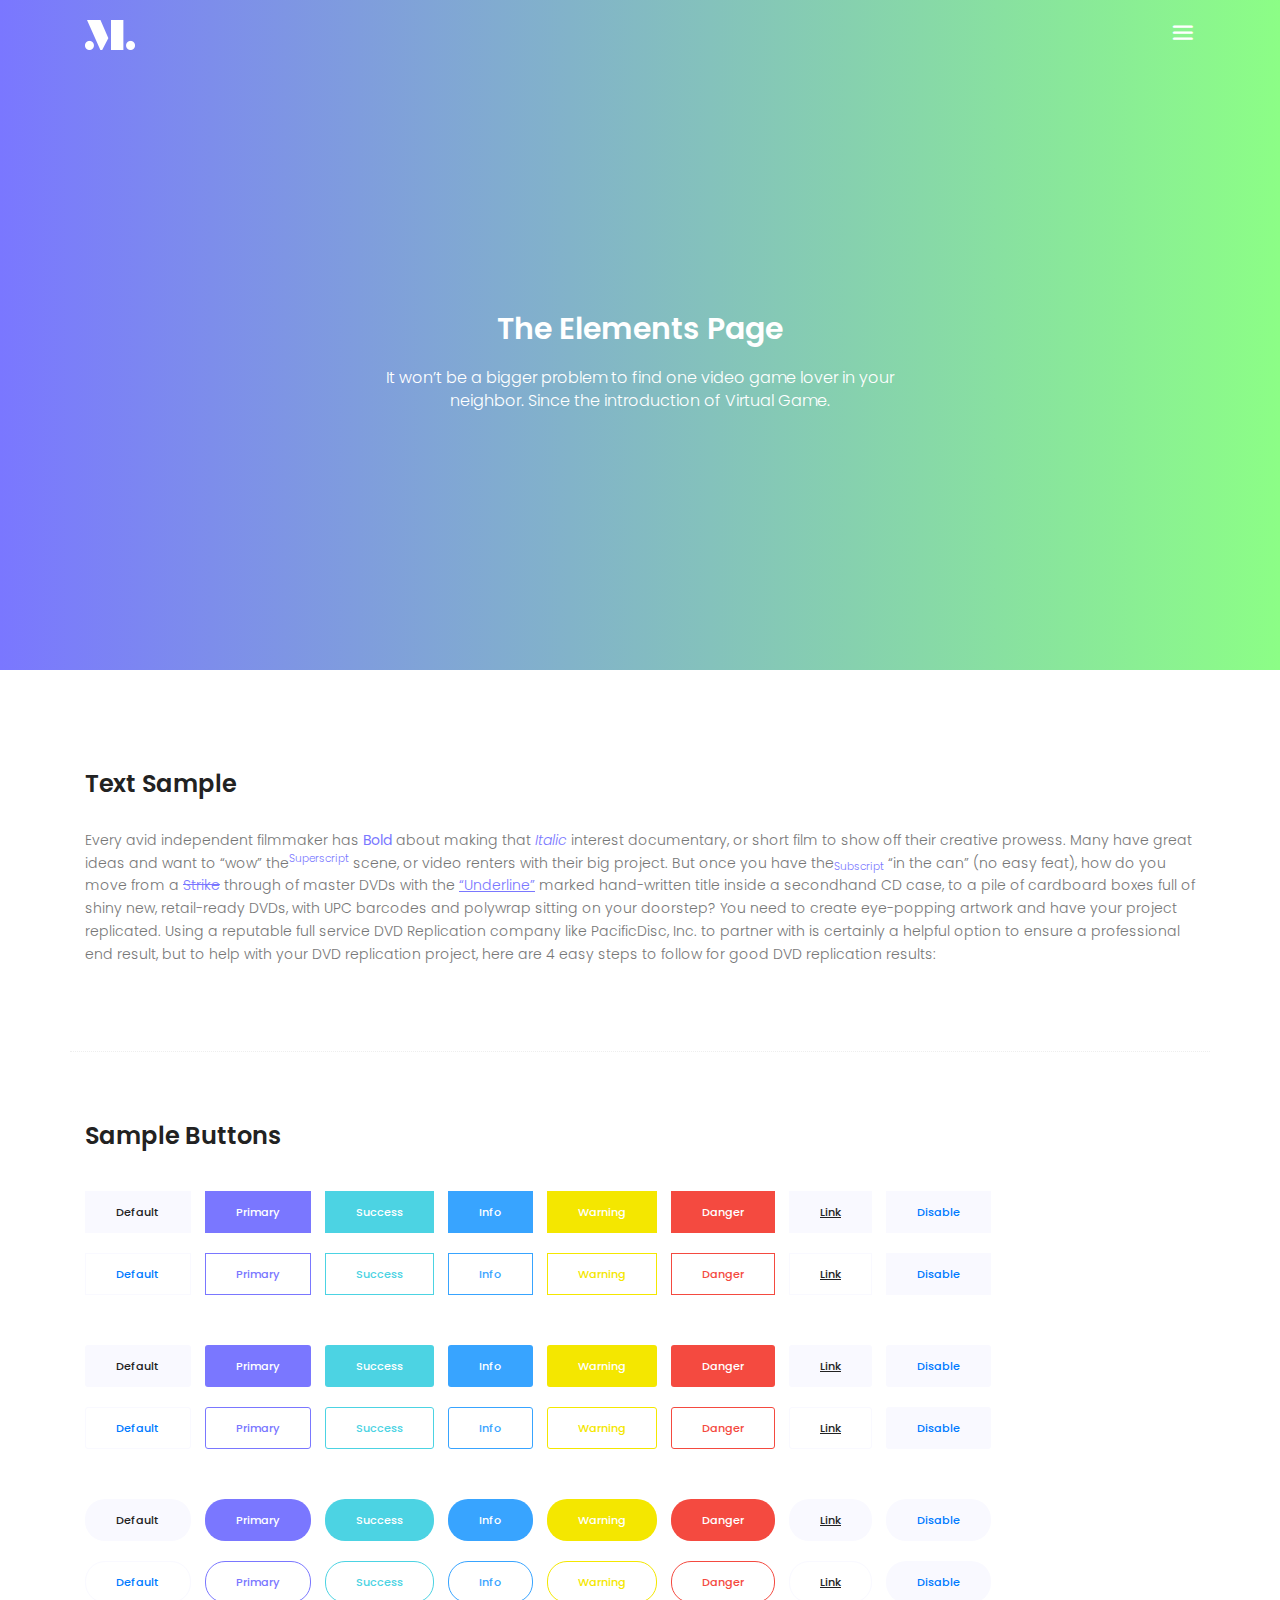
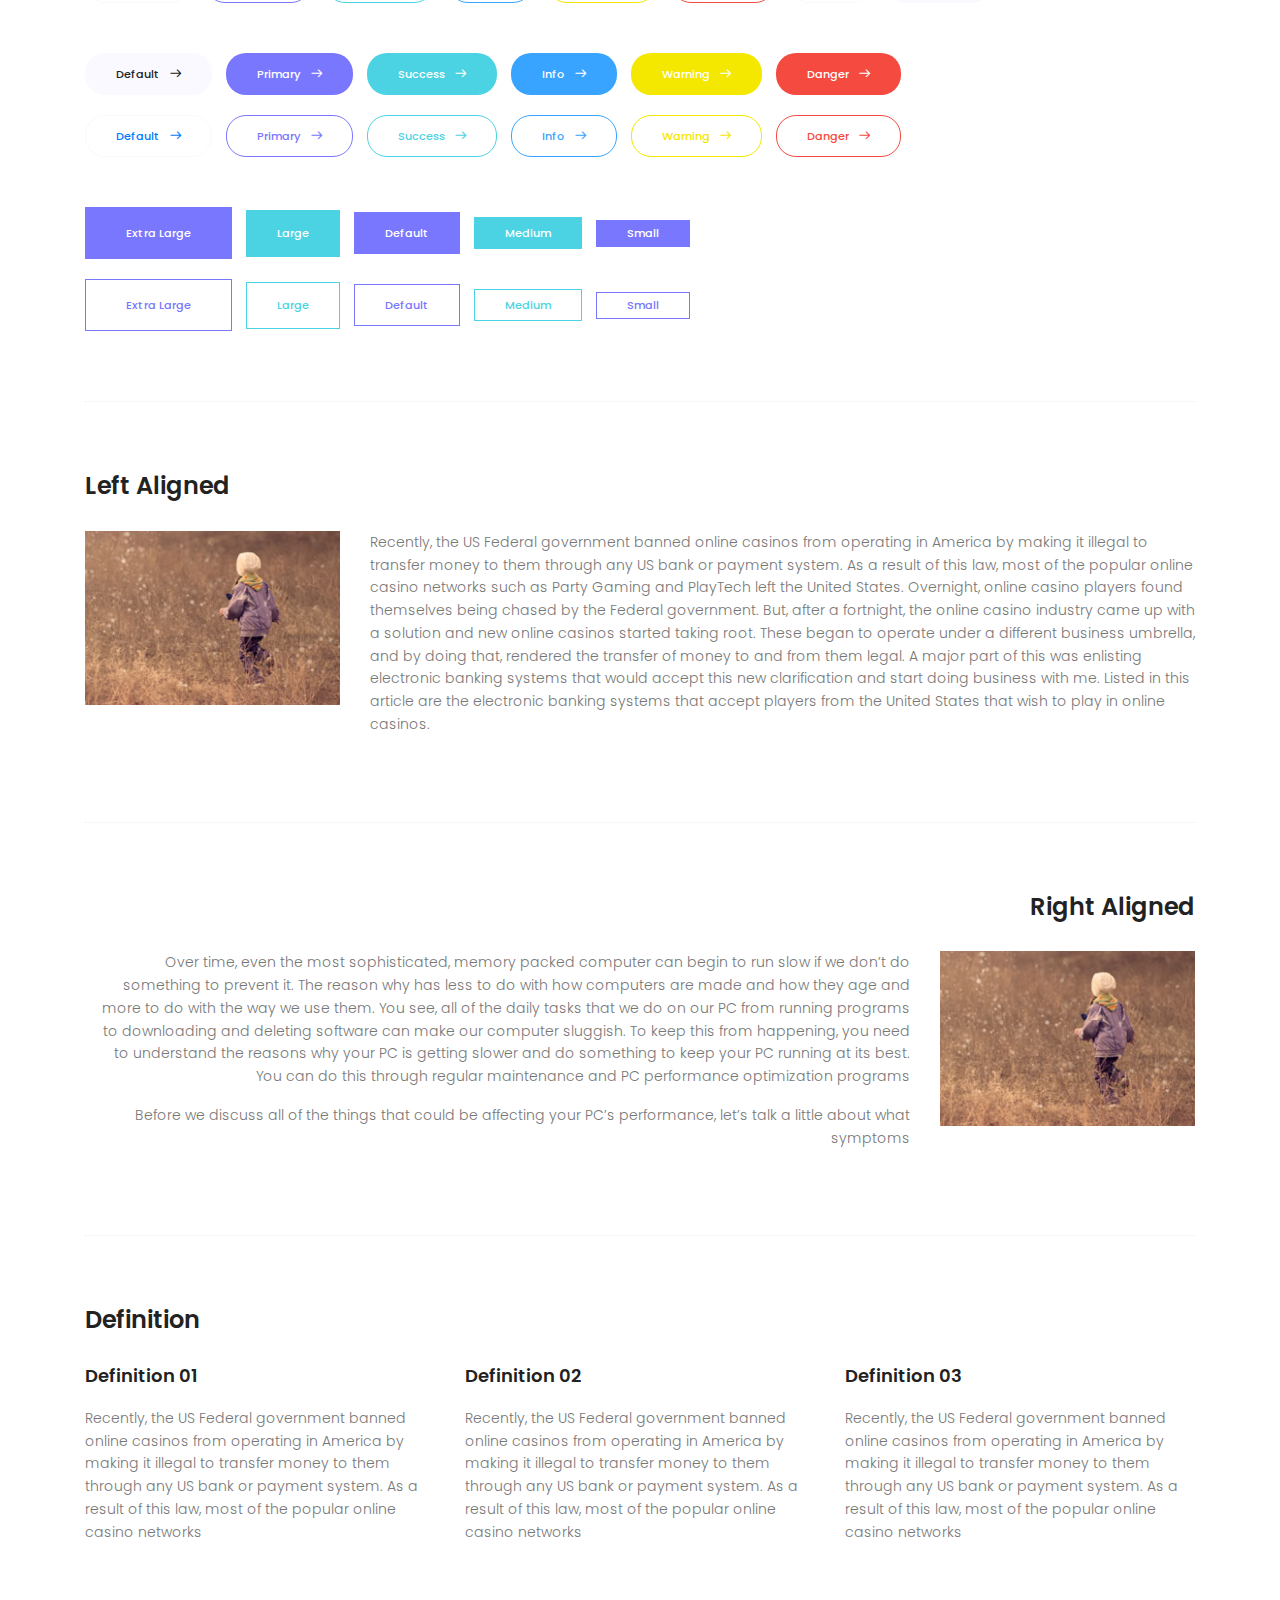
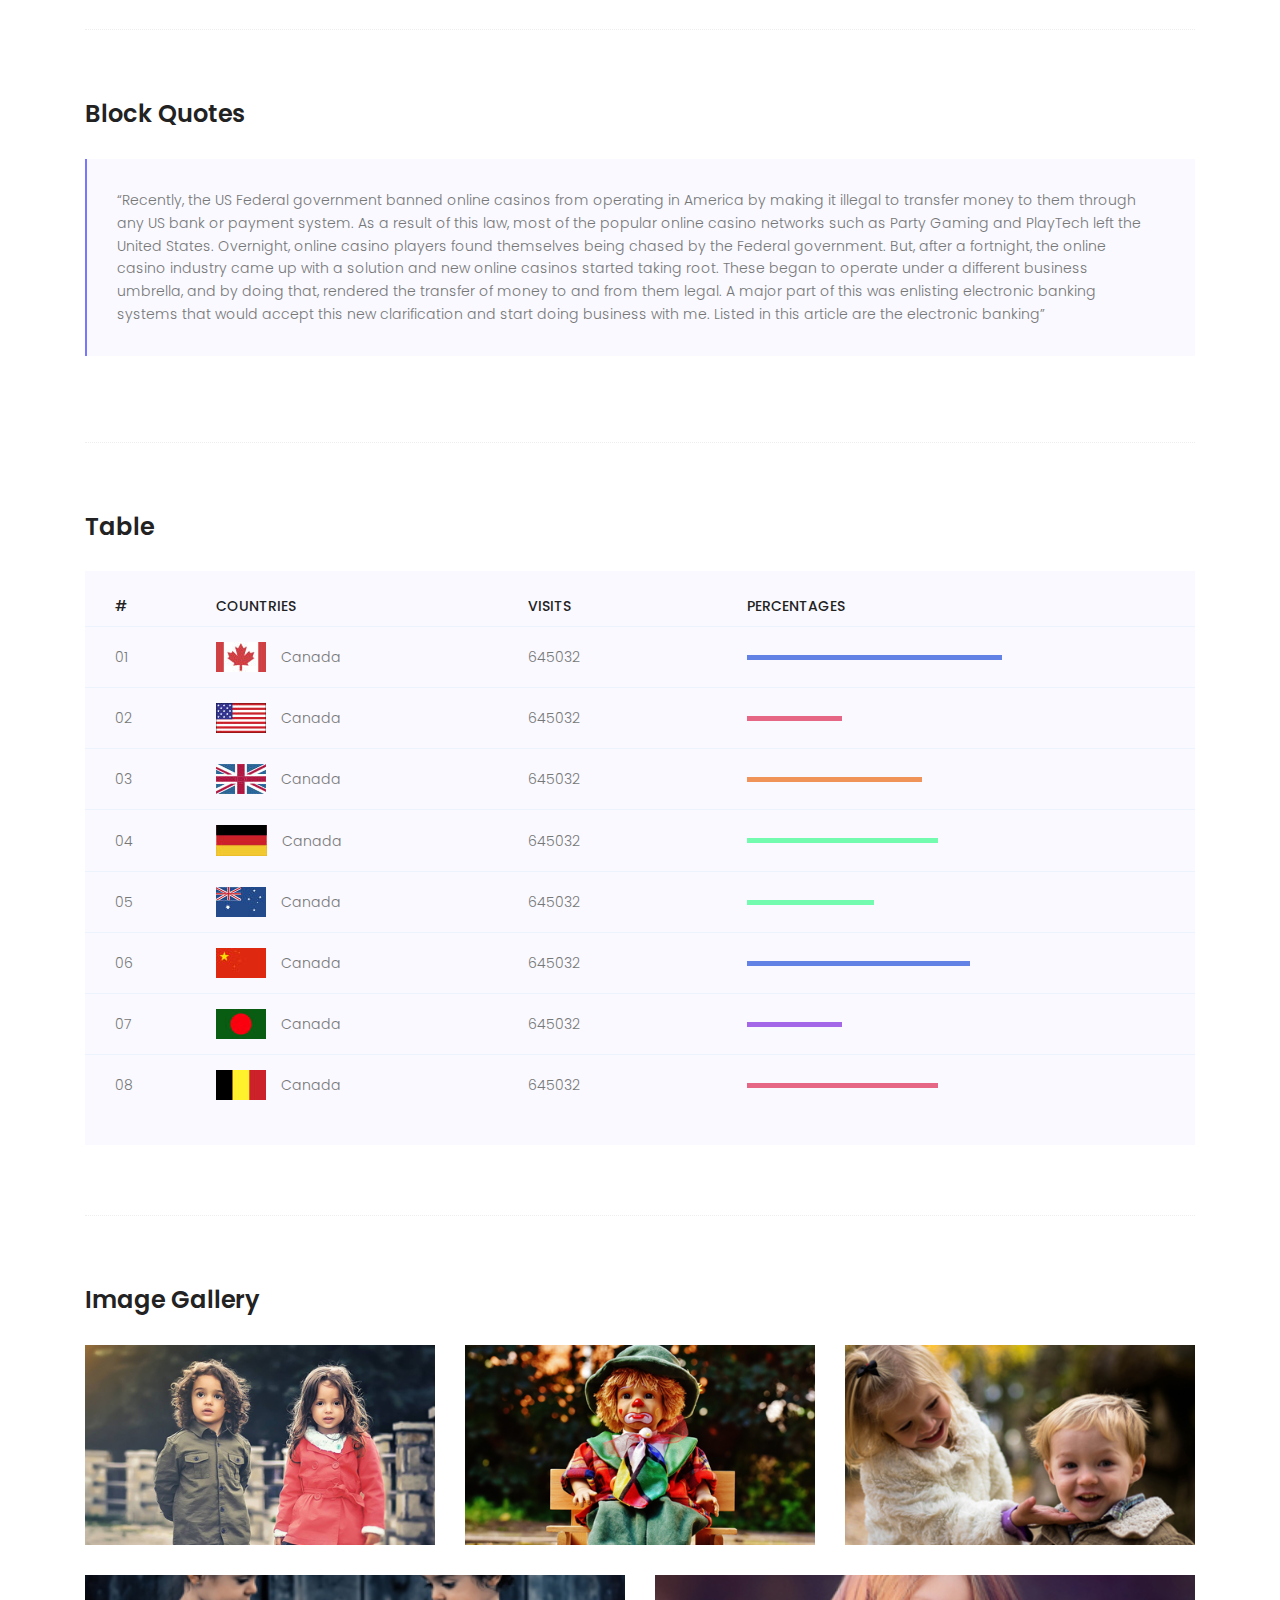
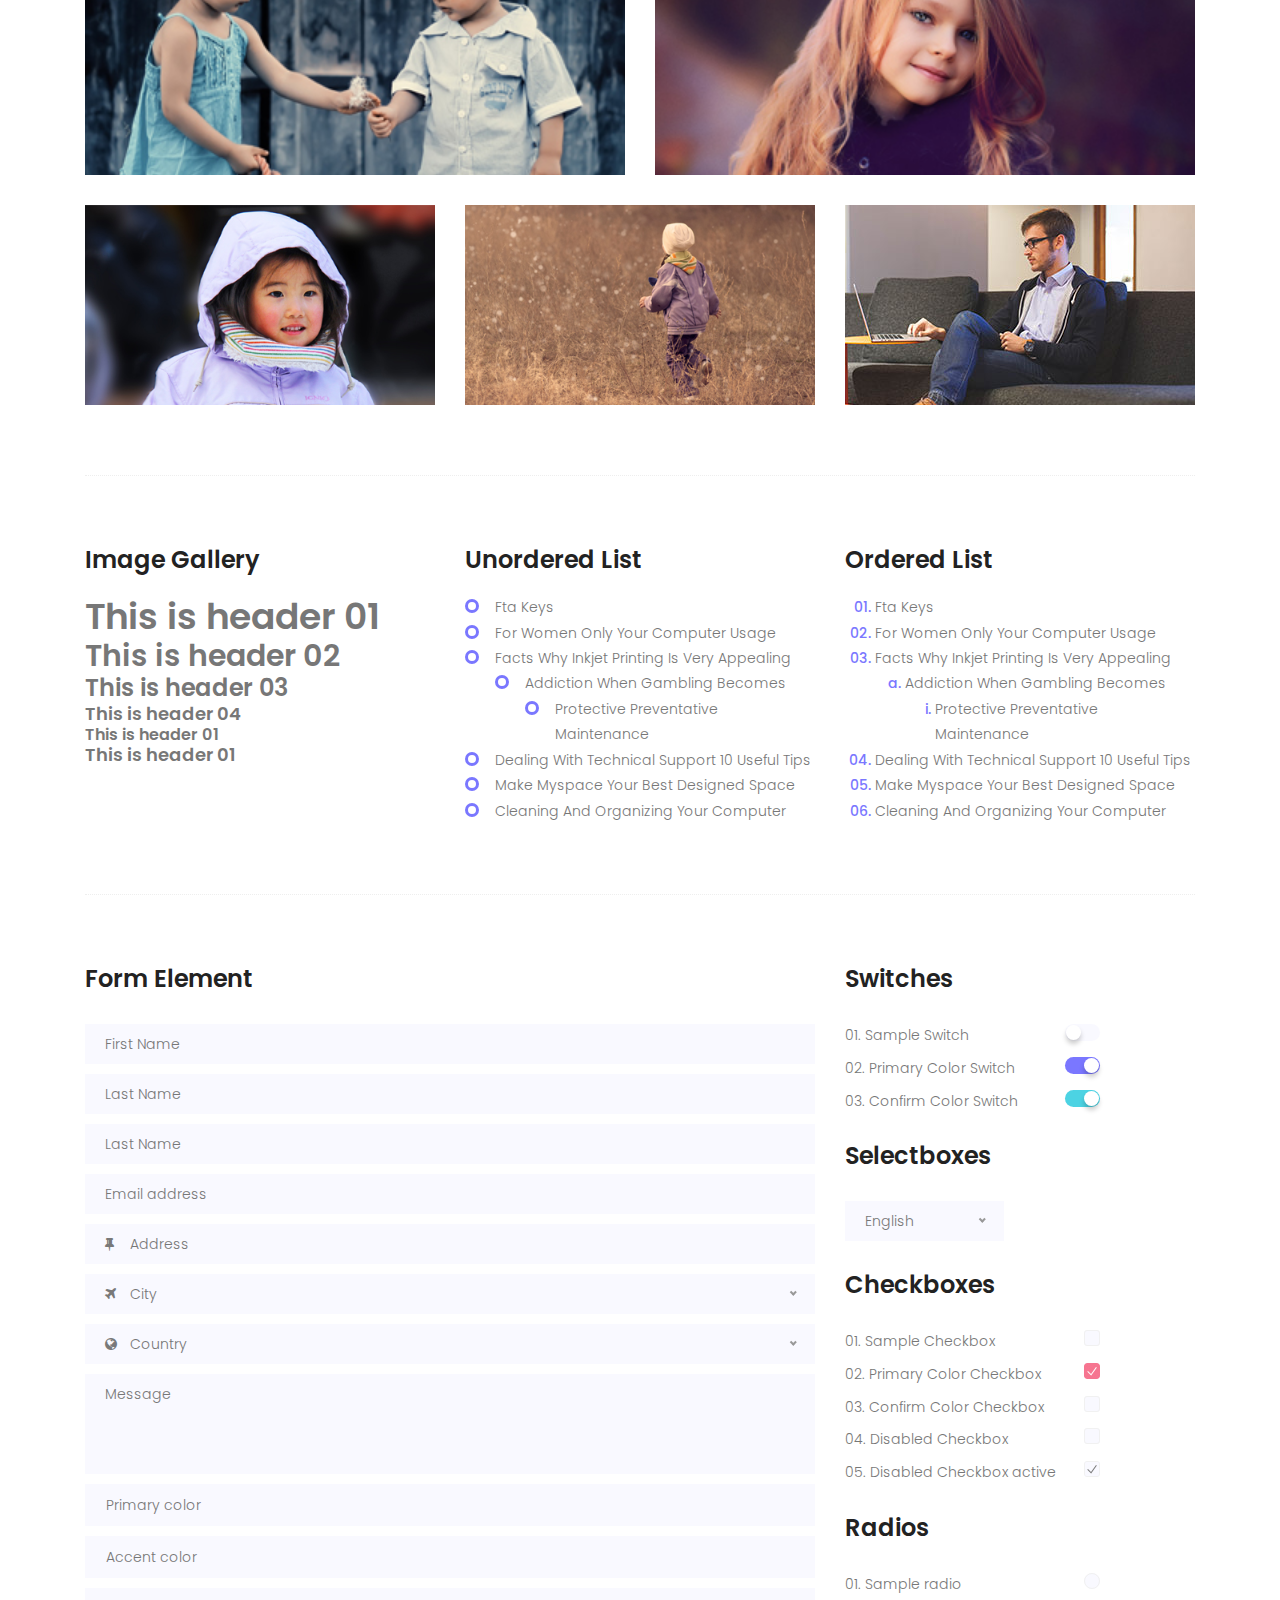
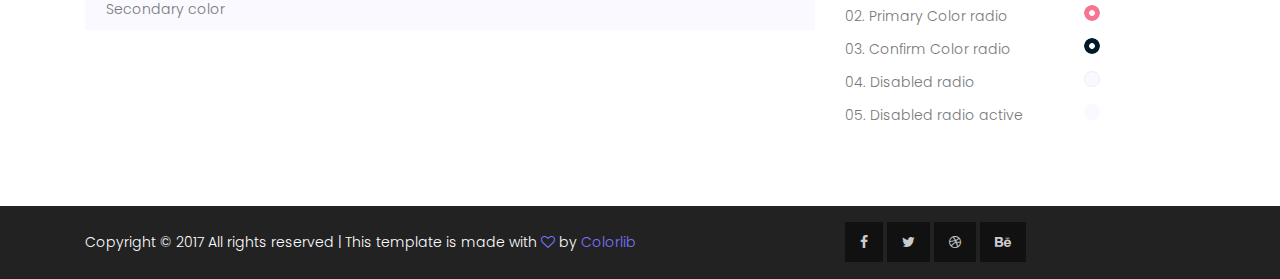
==== elements.html @ a8959bc1 "Importation du template" ====
<!DOCTYPE html>
	<html lang="zxx" class="no-js">
	<head>
		<!-- Mobile Specific Meta -->
		<meta name="viewport" content="width=device-width, initial-scale=1, shrink-to-fit=no">
		<!-- Favicon-->
		<link rel="shortcut icon" href="img/elements/fav.png">
		<!-- Author Meta -->
		<meta name="author" content="CodePixar">
		<!-- Meta Description -->
		<meta name="description" content="">
		<!-- Meta Keyword -->
		<meta name="keywords" content="">
		<!-- meta character set -->
		<meta charset="UTF-8">
		<!-- Site Title -->
		<title>Music</title>

		<link href="https://fonts.googleapis.com/css?family=Poppins:100,200,400,300,500,600,700" rel="stylesheet"> 
			<!--
			CSS
			============================================= -->
			<link rel="stylesheet" href="css/linearicons.css">
			<link rel="stylesheet" href="css/owl.carousel.css">
			<link rel="stylesheet" href="css/font-awesome.min.css">
			<link rel="stylesheet" href="css/nice-select.css">			
			<link rel="stylesheet" href="css/magnific-popup.css">
			<link rel="stylesheet" href="css/bootstrap.css">
			<link rel="stylesheet" href="css/main.css">
		</head>
		<body>
			<!-- Start banner Area -->
			<section class="generic-banner relative">
			<!-- Start Header Area -->
			<header class="default-header">
				<div class="container">
					<div class="header-wrap">
						<div class="header-top d-flex justify-content-between align-items-center">
							<div class="logo">
								<a href="index.html"><img src="img/logo.png" alt=""></a>
							</div>
							<div class="main-menubar d-flex align-items-center">
								<nav class="hide">
									<a href="index.html#home">Home</a>
									<a href="index.html#about">About Me</a>
									<a href="index.html#gallery">Gallery</a>
									<a href="index.html#blog">Blog</a>
									<a href="index.html#contact">Contact</a>
									<a href="generic.html">Generic</a>
									<a href="elements.html">Elements</a>	
								</nav>
								<div class="menu-bar"><span class="lnr lnr-menu"></span></div>
							</div>
						</div>
					</div>
				</div>
			</header>
			<!-- End Header Area -->				
				<div class="container">
					<div class="row height align-items-center justify-content-center">
						<div class="col-lg-10">
							<div class="generic-banner-content">
								<h2 class="text-white">The Elements Page</h2>
								<p class="text-white">It won’t be a bigger problem to find one video game lover in your <br> neighbor. Since the introduction of Virtual Game.</p>
							</div>
						</div>
					</div>
				</div>
			</section>		
			<!-- End banner Area -->
			<!-- Start Sample Area -->
			<section class="sample-text-area">
				<div class="container">
					<h3 class="text-heading">Text Sample</h3>
					<p class="sample-text">
						Every avid independent filmmaker has <b>Bold</b> about making that <i>Italic</i> interest documentary, or short film to show off their creative prowess. Many have great ideas and want to “wow” the<sup>Superscript</sup> scene, or video renters with their big project.  But once you have the<sub>Subscript</sub> “in the can” (no easy feat), how do you move from a <del>Strike</del> through of master DVDs with the <u>“Underline”</u> marked hand-written title inside a secondhand CD case, to a pile of cardboard boxes full of shiny new, retail-ready DVDs, with UPC barcodes and polywrap sitting on your doorstep?  You need to create eye-popping artwork and have your project replicated. Using a reputable full service DVD Replication company like PacificDisc, Inc. to partner with is certainly a helpful option to ensure a professional end result, but to help with your DVD replication project, here are 4 easy steps to follow for good DVD replication results: 

					</p>
				</div>
			</section>
			<!-- End Sample Area -->
			<!-- Start Button -->
			<section class="button-area">
				<div class="container border-top-generic">
					<h3 class="text-heading">Sample Buttons</h3>
					<div class="button-group-area">
						<a href="#" class="genric-btn default">Default</a>
						<a href="#" class="genric-btn primary">Primary</a>
						<a href="#" class="genric-btn success">Success</a>
						<a href="#" class="genric-btn info">Info</a>
						<a href="#" class="genric-btn warning">Warning</a>
						<a href="#" class="genric-btn danger">Danger</a>
						<a href="#" class="genric-btn link">Link</a>
						<a href="#" class="genric-btn disable">Disable</a>
					</div>
					<div class="button-group-area mt-10">
						<a href="#" class="genric-btn default-border">Default</a>
						<a href="#" class="genric-btn primary-border">Primary</a>
						<a href="#" class="genric-btn success-border">Success</a>
						<a href="#" class="genric-btn info-border">Info</a>
						<a href="#" class="genric-btn warning-border">Warning</a>
						<a href="#" class="genric-btn danger-border">Danger</a>
						<a href="#" class="genric-btn link-border">Link</a>
						<a href="#" class="genric-btn disable">Disable</a>
					</div>
					<div class="button-group-area mt-40">
						<a href="#" class="genric-btn default radius">Default</a>
						<a href="#" class="genric-btn primary radius">Primary</a>
						<a href="#" class="genric-btn success radius">Success</a>
						<a href="#" class="genric-btn info radius">Info</a>
						<a href="#" class="genric-btn warning radius">Warning</a>
						<a href="#" class="genric-btn danger radius">Danger</a>
						<a href="#" class="genric-btn link radius">Link</a>
						<a href="#" class="genric-btn disable radius">Disable</a>
					</div>
					<div class="button-group-area mt-10">
						<a href="#" class="genric-btn default-border radius">Default</a>
						<a href="#" class="genric-btn primary-border radius">Primary</a>
						<a href="#" class="genric-btn success-border radius">Success</a>
						<a href="#" class="genric-btn info-border radius">Info</a>
						<a href="#" class="genric-btn warning-border radius">Warning</a>
						<a href="#" class="genric-btn danger-border radius">Danger</a>
						<a href="#" class="genric-btn link-border radius">Link</a>
						<a href="#" class="genric-btn disable radius">Disable</a>
					</div>
					<div class="button-group-area mt-40">
						<a href="#" class="genric-btn default circle">Default</a>
						<a href="#" class="genric-btn primary circle">Primary</a>
						<a href="#" class="genric-btn success circle">Success</a>
						<a href="#" class="genric-btn info circle">Info</a>
						<a href="#" class="genric-btn warning circle">Warning</a>
						<a href="#" class="genric-btn danger circle">Danger</a>
						<a href="#" class="genric-btn link circle">Link</a>
						<a href="#" class="genric-btn disable circle">Disable</a>
					</div>
					<div class="button-group-area mt-10">
						<a href="#" class="genric-btn default-border circle">Default</a>
						<a href="#" class="genric-btn primary-border circle">Primary</a>
						<a href="#" class="genric-btn success-border circle">Success</a>
						<a href="#" class="genric-btn info-border circle">Info</a>
						<a href="#" class="genric-btn warning-border circle">Warning</a>
						<a href="#" class="genric-btn danger-border circle">Danger</a>
						<a href="#" class="genric-btn link-border circle">Link</a>
						<a href="#" class="genric-btn disable circle">Disable</a>
					</div>
					<div class="button-group-area mt-40">
						<a href="#" class="genric-btn default circle arrow">Default<span class="lnr lnr-arrow-right"></span></a>
						<a href="#" class="genric-btn primary circle arrow">Primary<span class="lnr lnr-arrow-right"></span></a>
						<a href="#" class="genric-btn success circle arrow">Success<span class="lnr lnr-arrow-right"></span></a>
						<a href="#" class="genric-btn info circle arrow">Info<span class="lnr lnr-arrow-right"></span></a>
						<a href="#" class="genric-btn warning circle arrow">Warning<span class="lnr lnr-arrow-right"></span></a>
						<a href="#" class="genric-btn danger circle arrow">Danger<span class="lnr lnr-arrow-right"></span></a>
					</div>
					<div class="button-group-area mt-10">
						<a href="#" class="genric-btn default-border circle arrow">Default<span class="lnr lnr-arrow-right"></span></a>
						<a href="#" class="genric-btn primary-border circle arrow">Primary<span class="lnr lnr-arrow-right"></span></a>
						<a href="#" class="genric-btn success-border circle arrow">Success<span class="lnr lnr-arrow-right"></span></a>
						<a href="#" class="genric-btn info-border circle arrow">Info<span class="lnr lnr-arrow-right"></span></a>
						<a href="#" class="genric-btn warning-border circle arrow">Warning<span class="lnr lnr-arrow-right"></span></a>
						<a href="#" class="genric-btn danger-border circle arrow">Danger<span class="lnr lnr-arrow-right"></span></a>
					</div>
					<div class="button-group-area mt-40">
						<a href="#" class="genric-btn primary e-large">Extra Large</a>
						<a href="#" class="genric-btn success large">Large</a>
						<a href="#" class="genric-btn primary">Default</a>
						<a href="#" class="genric-btn success medium">Medium</a>
						<a href="#" class="genric-btn primary small">Small</a>
					</div>
					<div class="button-group-area mt-10">
						<a href="#" class="genric-btn primary-border e-large">Extra Large</a>
						<a href="#" class="genric-btn success-border large">Large</a>
						<a href="#" class="genric-btn primary-border">Default</a>
						<a href="#" class="genric-btn success-border medium">Medium</a>
						<a href="#" class="genric-btn primary-border small">Small</a>
					</div>
				</div>
			</section>
			<!-- End Button -->
			<!-- Start Align Area -->
			<div class="whole-wrap">
				<div class="container">
					<div class="section-top-border">
						<h3 class="mb-30">Left Aligned</h3>
						<div class="row">
							<div class="col-md-3">
								<img src="img/elements/d.jpg" alt="" class="img-fluid">
							</div>
							<div class="col-md-9 mt-sm-20">
								<p>Recently, the US Federal government banned online casinos from operating in America by making it illegal to transfer money to them through any US bank or payment system. As a result of this law, most of the popular online casino networks such as Party Gaming and PlayTech left the United States. Overnight, online casino players found themselves being chased by the Federal government. But, after a fortnight, the online casino industry came up with a solution and new online casinos started taking root. These began to operate under a different business umbrella, and by doing that, rendered the transfer of money to and from them legal. A major part of this was enlisting electronic banking systems that would accept this new clarification and start doing business with me. Listed in this article are the electronic banking systems that accept players from the United States that wish to play in online casinos.</p>
							</div>
						</div>
					</div>
					<div class="section-top-border text-right">
						<h3 class="mb-30">Right Aligned</h3>
						<div class="row">
							<div class="col-md-9">
								<p class="text-right">Over time, even the most sophisticated, memory packed computer can begin to run slow if we don’t do something to prevent it. The reason why has less to do with how computers are made and how they age and more to do with the way we use them. You see, all of the daily tasks that we do on our PC from running programs to downloading and deleting software can make our computer sluggish. To keep this from happening, you need to understand the reasons why your PC is getting slower and do something to keep your PC running at its best. You can do this through regular maintenance and PC performance optimization programs</p>
								<p class="text-right">Before we discuss all of the things that could be affecting your PC’s performance, let’s talk a little about what symptoms</p>
							</div>
							<div class="col-md-3">
								<img src="img/elements/d.jpg" alt="" class="img-fluid">
							</div>
						</div>
					</div>
					<div class="section-top-border">
						<h3 class="mb-30">Definition</h3>
						<div class="row">
							<div class="col-md-4">
								<div class="single-defination">
									<h4 class="mb-20">Definition 01</h4>
									<p>Recently, the US Federal government banned online casinos from operating in America by making it illegal to transfer money to them through any US bank or payment system. As a result of this law, most of the popular online casino networks</p>
								</div>
							</div>
							<div class="col-md-4">
								<div class="single-defination">
									<h4 class="mb-20">Definition 02</h4>
									<p>Recently, the US Federal government banned online casinos from operating in America by making it illegal to transfer money to them through any US bank or payment system. As a result of this law, most of the popular online casino networks</p>
								</div>
							</div>
							<div class="col-md-4">
								<div class="single-defination">
									<h4 class="mb-20">Definition 03</h4>
									<p>Recently, the US Federal government banned online casinos from operating in America by making it illegal to transfer money to them through any US bank or payment system. As a result of this law, most of the popular online casino networks</p>
								</div>
							</div>
						</div>
					</div>
					<div class="section-top-border">
						<h3 class="mb-30">Block Quotes</h3>
						<div class="row">
							<div class="col-lg-12">
								<blockquote class="generic-blockquote">
									“Recently, the US Federal government banned online casinos from operating in America by making it illegal to transfer money to them through any US bank or payment system. As a result of this law, most of the popular online casino networks such as Party Gaming and PlayTech left the United States. Overnight, online casino players found themselves being chased by the Federal government. But, after a fortnight, the online casino industry came up with a solution and new online casinos started taking root. These began to operate under a different business umbrella, and by doing that, rendered the transfer of money to and from them legal. A major part of this was enlisting electronic banking systems that would accept this new clarification and start doing business with me. Listed in this article are the electronic banking” 
								</blockquote>
							</div>
						</div>
					</div>
					<div class="section-top-border">
						<h3 class="mb-30">Table</h3>
						<div class="progress-table-wrap">
							<div class="progress-table">
								<div class="table-head">
									<div class="serial">#</div>
									<div class="country">Countries</div>
									<div class="visit">Visits</div>
									<div class="percentage">Percentages</div>
								</div>
								<div class="table-row">
									<div class="serial">01</div>
									<div class="country"> <img src="img/elements/f1.jpg" alt="flag">Canada</div>
									<div class="visit">645032</div>
									<div class="percentage">
										<div class="progress">
											<div class="progress-bar color-1" role="progressbar" style="width: 80%" aria-valuenow="80" aria-valuemin="0" aria-valuemax="100"></div>
										</div>
									</div>
								</div>
								<div class="table-row">
									<div class="serial">02</div>
									<div class="country"> <img src="img/elements/f2.jpg" alt="flag">Canada</div>
									<div class="visit">645032</div>
									<div class="percentage">
										<div class="progress">
											<div class="progress-bar color-2" role="progressbar" style="width: 30%" aria-valuenow="30" aria-valuemin="0" aria-valuemax="100"></div>
										</div>
									</div>
								</div>
								<div class="table-row">
									<div class="serial">03</div>
									<div class="country"> <img src="img/elements/f3.jpg" alt="flag">Canada</div>
									<div class="visit">645032</div>
									<div class="percentage">
										<div class="progress">
											<div class="progress-bar color-3" role="progressbar" style="width: 55%" aria-valuenow="55" aria-valuemin="0" aria-valuemax="100"></div>
										</div>
									</div>
								</div>
								<div class="table-row">
									<div class="serial">04</div>
									<div class="country"> <img src="img/elements/f4.jpg" alt="flag">Canada</div>
									<div class="visit">645032</div>
									<div class="percentage">
										<div class="progress">
											<div class="progress-bar color-4" role="progressbar" style="width: 60%" aria-valuenow="60" aria-valuemin="0" aria-valuemax="100"></div>
										</div>
									</div>
								</div>
								<div class="table-row">
									<div class="serial">05</div>
									<div class="country"> <img src="img/elements/f5.jpg" alt="flag">Canada</div>
									<div class="visit">645032</div>
									<div class="percentage">
										<div class="progress">
											<div class="progress-bar color-5" role="progressbar" style="width: 40%" aria-valuenow="40" aria-valuemin="0" aria-valuemax="100"></div>
										</div>
									</div>
								</div>
								<div class="table-row">
									<div class="serial">06</div>
									<div class="country"> <img src="img/elements/f6.jpg" alt="flag">Canada</div>
									<div class="visit">645032</div>
									<div class="percentage">
										<div class="progress">
											<div class="progress-bar color-6" role="progressbar" style="width: 70%" aria-valuenow="70" aria-valuemin="0" aria-valuemax="100"></div>
										</div>
									</div>
								</div>
								<div class="table-row">
									<div class="serial">07</div>
									<div class="country"> <img src="img/elements/f7.jpg" alt="flag">Canada</div>
									<div class="visit">645032</div>
									<div class="percentage">
										<div class="progress">
											<div class="progress-bar color-7" role="progressbar" style="width: 30%" aria-valuenow="30" aria-valuemin="0" aria-valuemax="100"></div>
										</div>
									</div>
								</div>
								<div class="table-row">
									<div class="serial">08</div>
									<div class="country"> <img src="img/elements/f8.jpg" alt="flag">Canada</div>
									<div class="visit">645032</div>
									<div class="percentage">
										<div class="progress">
											<div class="progress-bar color-8" role="progressbar" style="width: 60%" aria-valuenow="60" aria-valuemin="0" aria-valuemax="100"></div>
										</div>
									</div>
								</div>
							</div>
						</div>
					</div>
					<div class="section-top-border" id="gallery">
						<h3>Image Gallery</h3>
						<div class="row gallery-item">
							<div class="col-md-4">
								<a href="img/elements/g1.jpg" class="img-pop-up"><div class="single-gallery-image" style="background: url(img/elements/g1.jpg);"></div></a>
							</div>
							<div class="col-md-4">
								<a href="img/elements/g2.jpg" class="img-pop-up"><div class="single-gallery-image" style="background: url(img/elements/g2.jpg);"></div></a>
							</div>
							<div class="col-md-4">
								<a href="img/elements/g3.jpg" class="img-pop-up"><div class="single-gallery-image" style="background: url(img/elements/g3.jpg);"></div></a>
							</div>
							<div class="col-md-6">
								<a href="img/elements/g4.jpg" class="img-pop-up"><div class="single-gallery-image" style="background: url(img/elements/g4.jpg);"></div></a>
							</div>
							<div class="col-md-6">
								<a href="img/elements/g5.jpg" class="img-pop-up"><div class="single-gallery-image" style="background: url(img/elements/g5.jpg);"></div></a>
							</div>
							<div class="col-md-4">
								<a href="img/elements/g6.jpg" class="img-pop-up"><div class="single-gallery-image" style="background: url(img/elements/g6.jpg);"></div></a>
							</div>
							<div class="col-md-4">
								<a href="img/elements/g7.jpg" class="img-pop-up"><div class="single-gallery-image" style="background: url(img/elements/g7.jpg);"></div></a>
							</div>
							<div class="col-md-4">
								<a href="img/elements/g8.jpg" class="img-pop-up"><div class="single-gallery-image" style="background: url(img/elements/g8.jpg);"></div></a>
							</div>
						</div>
					</div>
					<div class="section-top-border">
						<div class="row">
							<div class="col-md-4">
								<h3 class="mb-20">Image Gallery</h3>
								<div class="typography">
									<h1>This is header 01</h1>
									<h2>This is header 02</h2>
									<h3>This is header 03</h3>
									<h4>This is header 04</h4>
									<h5>This is header 01</h5>
									<h6>This is header 01</h6>
								</div>
							</div>
							<div class="col-md-4 mt-sm-30">
								<h3 class="mb-20">Unordered List</h3>
								<div class="">
									<ul class="unordered-list">
										<li>Fta Keys</li>
										<li>For Women Only Your Computer Usage</li>
										<li>Facts Why Inkjet Printing Is Very Appealing
											<ul>
												<li>Addiction When Gambling Becomes
													<ul>
														<li>Protective Preventative Maintenance</li>
													</ul>
												</li>
											</ul>
										</li>
										<li>Dealing With Technical Support 10 Useful Tips</li>
										<li>Make Myspace Your Best Designed Space</li>
										<li>Cleaning And Organizing Your Computer</li>
									</ul>
								</div>
							</div>
							<div class="col-md-4 mt-sm-30">
								<h3 class="mb-20">Ordered List</h3>
								<div class="">
									<ol class="ordered-list">
										<li><span>Fta Keys</span></li>
										<li><span>For Women Only Your Computer Usage</span></li>
										<li><span>Facts Why Inkjet Printing Is Very Appealing</span>
											<ol class="ordered-list-alpha">
												<li><span>Addiction When Gambling Becomes</span>
													<ol class="ordered-list-roman">
														<li><span>Protective Preventative Maintenance</span></li>
													</ol>
												</li>
											</ol>
										</li>
										<li><span>Dealing With Technical Support 10 Useful Tips</span></li>
										<li><span>Make Myspace Your Best Designed Space</span></li>
										<li><span>Cleaning And Organizing Your Computer</span></li>
									</ol>
								</div>
							</div>
						</div>
					</div>
					<div class="section-top-border">
						<div class="row">
							<div class="col-lg-8 col-md-8">
								<h3 class="mb-30">Form Element</h3>
								<form action="#">
									<div class="mt-10">
										<input type="text" name="first_name" placeholder="First Name" onfocus="this.placeholder = ''" onblur="this.placeholder = 'First Name'" required class="single-input">
									</div>
									<div class="mt-10">
										<input type="text" name="last_name" placeholder="Last Name" onfocus="this.placeholder = ''" onblur="this.placeholder = 'Last Name'" required class="single-input">
									</div>
									<div class="mt-10">
										<input type="text" name="last_name" placeholder="Last Name" onfocus="this.placeholder = ''" onblur="this.placeholder = 'Last Name'" required class="single-input">
									</div>
									<div class="mt-10">
										<input type="email" name="EMAIL" placeholder="Email address" onfocus="this.placeholder = ''" onblur="this.placeholder = 'Email address'" required class="single-input">
									</div>
									<div class="input-group-icon mt-10">
										<div class="icon"><i class="fa fa-thumb-tack" aria-hidden="true"></i></div>
										<input type="text" name="address" placeholder="Address" onfocus="this.placeholder = ''" onblur="this.placeholder = 'Address'" required class="single-input">
									</div>
									<div class="input-group-icon mt-10">
										<div class="icon"><i class="fa fa-plane" aria-hidden="true"></i></div>
										<div class="form-select" id="default-select"">
											<select>
												<option value="1">City</option>
												<option value="1">Dhaka</option>
												<option value="1">Dilli</option>
												<option value="1">Newyork</option>
												<option value="1">Islamabad</option>
											</select>
										</div>
									</div>
									<div class="input-group-icon mt-10">
										<div class="icon"><i class="fa fa-globe" aria-hidden="true"></i></div>
										<div class="form-select" id="default-select"">
											<select>
												<option value="1">Country</option>
												<option value="1">Bangladesh</option>
												<option value="1">India</option>
												<option value="1">England</option>
												<option value="1">Srilanka</option>
											</select>
										</div>
									</div>
									
									<div class="mt-10">
										<textarea class="single-textarea" placeholder="Message" onfocus="this.placeholder = ''" onblur="this.placeholder = 'Message'" required></textarea>
									</div>
									<!-- For Gradient Border Use -->
									<!-- <div class="mt-10">
										<div class="primary-input">
											<input id="primary-input" type="text" name="first_name" placeholder="Primary color" onfocus="this.placeholder = ''" onblur="this.placeholder = 'Primary color'">
											<label for="primary-input"></label>
										</div>
									</div> -->
									<div class="mt-10">
										<input type="text" name="first_name" placeholder="Primary color" onfocus="this.placeholder = ''" onblur="this.placeholder = 'Primary color'" required class="single-input-primary">
									</div>
									<div class="mt-10">
										<input type="text" name="first_name" placeholder="Accent color" onfocus="this.placeholder = ''" onblur="this.placeholder = 'Accent color'" required class="single-input-accent">
									</div>
									<div class="mt-10">
										<input type="text" name="first_name" placeholder="Secondary color" onfocus="this.placeholder = ''" onblur="this.placeholder = 'Secondary color'" required class="single-input-secondary">
									</div>
								</form>
							</div>
							<div class="col-lg-3 col-md-4 mt-sm-30">
								<div class="single-element-widget">
									<h3 class="mb-30">Switches</h3>
									<div class="switch-wrap d-flex justify-content-between">
										<p>01. Sample Switch</p>
										<div class="primary-switch">
											<input type="checkbox" id="default-switch">
											<label for="default-switch"></label>
										</div>
									</div>
									<div class="switch-wrap d-flex justify-content-between">
										<p>02. Primary Color Switch</p>
										<div class="primary-switch">
											<input type="checkbox" id="primary-switch" checked>
											<label for="primary-switch"></label>
										</div>
									</div>
									<div class="switch-wrap d-flex justify-content-between">
										<p>03. Confirm Color Switch</p>
										<div class="confirm-switch">
											<input type="checkbox" id="confirm-switch" checked>
											<label for="confirm-switch"></label>
										</div>
									</div>
								</div>
								<div class="single-element-widget mt-30">
									<h3 class="mb-30">Selectboxes</h3>
									<div class="default-select" id="default-select"">
										<select>
											<option value="1">English</option>
											<option value="1">Spanish</option>
											<option value="1">Arabic</option>
											<option value="1">Portuguise</option>
											<option value="1">Bengali</option>
										</select>
									</div>
								</div>
								<div class="single-element-widget mt-30">
									<h3 class="mb-30">Checkboxes</h3>
									<div class="switch-wrap d-flex justify-content-between">
										<p>01. Sample Checkbox</p>
										<div class="primary-checkbox">
											<input type="checkbox" id="default-checkbox">
											<label for="default-checkbox"></label>
										</div>
									</div>
									<div class="switch-wrap d-flex justify-content-between">
										<p>02. Primary Color Checkbox</p>
										<div class="primary-checkbox">
											<input type="checkbox" id="primary-checkbox" checked>
											<label for="primary-checkbox"></label>
										</div>
									</div>
									<div class="switch-wrap d-flex justify-content-between">
										<p>03. Confirm Color Checkbox</p>
										<div class="confirm-checkbox">
											<input type="checkbox" id="confirm-checkbox">
											<label for="confirm-checkbox"></label>
										</div>
									</div>
									<div class="switch-wrap d-flex justify-content-between">
										<p>04. Disabled Checkbox</p>
										<div class="disabled-checkbox">
											<input type="checkbox" id="disabled-checkbox" disabled>
											<label for="disabled-checkbox"></label>
										</div>
									</div>
									<div class="switch-wrap d-flex justify-content-between">
										<p>05. Disabled Checkbox active</p>
										<div class="disabled-checkbox">
											<input type="checkbox" id="disabled-checkbox-active" checked disabled>
											<label for="disabled-checkbox-active"></label>
										</div>
									</div>
								</div>
								<div class="single-element-widget mt-30">
									<h3 class="mb-30">Radios</h3>
									<div class="switch-wrap d-flex justify-content-between">
										<p>01. Sample radio</p>
										<div class="primary-radio">
											<input type="checkbox" id="default-radio">
											<label for="default-radio"></label>
										</div>
									</div>
									<div class="switch-wrap d-flex justify-content-between">
										<p>02. Primary Color radio</p>
										<div class="primary-radio">
											<input type="checkbox" id="primary-radio" checked>
											<label for="primary-radio"></label>
										</div>
									</div>
									<div class="switch-wrap d-flex justify-content-between">
										<p>03. Confirm Color radio</p>
										<div class="confirm-radio">
											<input type="checkbox" id="confirm-radio" checked>
											<label for="confirm-radio"></label>
										</div>
									</div>
									<div class="switch-wrap d-flex justify-content-between">
										<p>04. Disabled radio</p>
										<div class="disabled-radio">
											<input type="checkbox" id="disabled-radio" disabled>
											<label for="disabled-radio"></label>
										</div>
									</div>
									<div class="switch-wrap d-flex justify-content-between">
										<p>05. Disabled radio active</p>
										<div class="disabled-radio">
											<input type="checkbox" id="disabled-radio-active" checked disabled>
											<label for="disabled-radio-active"></label>
										</div>
									</div>
								</div>
							</div>
						</div>
					</div>
				</div>
			</div>
			<!-- End Align Area -->


			<!-- start footer Area -->		
			<footer class="footer-area">
				<div class="container">
					<div class="row footer-bottom d-flex justify-content-between">
						<p class="col-lg-8 col-sm-12 footer-text m-0 text-white">Copyright © 2017 All rights reserved   |   This template is made with <i class="fa fa-heart-o" aria-hidden="true"></i> by <a href="#">Colorlib</a></p>
						<div class="col-lg-4 col-sm-12 footer-social">
							<a href="#"><i class="fa fa-facebook"></i></a>
							<a href="#"><i class="fa fa-twitter"></i></a>
							<a href="#"><i class="fa fa-dribbble"></i></a>
							<a href="#"><i class="fa fa-behance"></i></a>
						</div>
					</div>
				</div>
			</footer>
			<!-- End footer Area -->	


			<script src="js/vendor/jquery-2.2.4.min.js"></script>
			<script src="https://cdnjs.cloudflare.com/ajax/libs/popper.js/1.11.0/umd/popper.min.js" integrity="sha384-b/U6ypiBEHpOf/4+1nzFpr53nxSS+GLCkfwBdFNTxtclqqenISfwAzpKaMNFNmj4" crossorigin="anonymous"></script>
			<script src="js/vendor/bootstrap.min.js"></script>
			<script src="js/owl.carousel.min.js"></script>
			<script src="js/jquery.sticky.js"></script>
			<script src="js/jquery.nice-select.min.js"></script>			
			<script src="js/parallax.min.js"></script>
			<script src="js/jquery.magnific-popup.min.js"></script>
			<script src="js/main.js"></script>	
		</body>
	</html>
---- css/linearicons.css ----
@font-face {
	font-family: 'Linearicons-Free';
	src:url('../fonts/Linearicons-Free.eot?w118d');
	src:url('../fonts/Linearicons-Free.eot?#iefixw118d') format('embedded-opentype'),
		url('../fonts/Linearicons-Free.woff2?w118d') format('woff2'),
		url('../fonts/Linearicons-Free.woff?w118d') format('woff'),
		url('../fonts/Linearicons-Free.ttf?w118d') format('truetype'),
		url('../fonts/Linearicons-Free.svg?w118d#Linearicons-Free') format('svg');
	font-weight: normal;
	font-style: normal;
}

.lnr {
	font-family: 'Linearicons-Free';
	speak: none;
	font-style: normal;
	font-weight: normal;
	font-variant: normal;
	text-transform: none;
	line-height: 1;

	/* Better Font Rendering =========== */
	-webkit-font-smoothing: antialiased;
	-moz-osx-font-smoothing: grayscale;
}

.lnr-home:before {
	content: "\e800";
}
.lnr-apartment:before {
	content: "\e801";
}
.lnr-pencil:before {
	content: "\e802";
}
.lnr-magic-wand:before {
	content: "\e803";
}
.lnr-drop:before {
	content: "\e804";
}
.lnr-lighter:before {
	content: "\e805";
}
.lnr-poop:before {
	content: "\e806";
}
.lnr-sun:before {
	content: "\e807";
}
.lnr-moon:before {
	content: "\e808";
}
.lnr-cloud:before {
	content: "\e809";
}
.lnr-cloud-upload:before {
	content: "\e80a";
}
.lnr-cloud-download:before {
	content: "\e80b";
}
.lnr-cloud-sync:before {
	content: "\e80c";
}
.lnr-cloud-check:before {
	content: "\e80d";
}
.lnr-database:before {
	content: "\e80e";
}
.lnr-lock:before {
	content: "\e80f";
}
.lnr-cog:before {
	content: "\e810";
}
.lnr-trash:before {
	content: "\e811";
}
.lnr-dice:before {
	content: "\e812";
}
.lnr-heart:before {
	content: "\e813";
}
.lnr-star:before {
	content: "\e814";
}
.lnr-star-half:before {
	content: "\e815";
}
.lnr-star-empty:before {
	content: "\e816";
}
.lnr-flag:before {
	content: "\e817";
}
.lnr-envelope:before {
	content: "\e818";
}
.lnr-paperclip:before {
	content: "\e819";
}
.lnr-inbox:before {
	content: "\e81a";
}
.lnr-eye:before {
	content: "\e81b";
}
.lnr-printer:before {
	content: "\e81c";
}
.lnr-file-empty:before {
	content: "\e81d";
}
.lnr-file-add:before {
	content: "\e81e";
}
.lnr-enter:before {
	content: "\e81f";
}
.lnr-exit:before {
	content: "\e820";
}
.lnr-graduation-hat:before {
	content: "\e821";
}
.lnr-license:before {
	content: "\e822";
}
.lnr-music-note:before {
	content: "\e823";
}
.lnr-film-play:before {
	content: "\e824";
}
.lnr-camera-video:before {
	content: "\e825";
}
.lnr-camera:before {
	content: "\e826";
}
.lnr-picture:before {
	content: "\e827";
}
.lnr-book:before {
	content: "\e828";
}
.lnr-bookmark:before {
	content: "\e829";
}
.lnr-user:before {
	content: "\e82a";
}
.lnr-users:before {
	content: "\e82b";
}
.lnr-shirt:before {
	content: "\e82c";
}
.lnr-store:before {
	content: "\e82d";
}
.lnr-cart:before {
	content: "\e82e";
}
.lnr-tag:before {
	content: "\e82f";
}
.lnr-phone-handset:before {
	content: "\e830";
}
.lnr-phone:before {
	content: "\e831";
}
.lnr-pushpin:before {
	content: "\e832";
}
.lnr-map-marker:before {
	content: "\e833";
}
.lnr-map:before {
	content: "\e834";
}
.lnr-location:before {
	content: "\e835";
}
.lnr-calendar-full:before {
	content: "\e836";
}
.lnr-keyboard:before {
	content: "\e837";
}
.lnr-spell-check:before {
	content: "\e838";
}
.lnr-screen:before {
	content: "\e839";
}
.lnr-smartphone:before {
	content: "\e83a";
}
.lnr-tablet:before {
	content: "\e83b";
}
.lnr-laptop:before {
	content: "\e83c";
}
.lnr-laptop-phone:before {
	content: "\e83d";
}
.lnr-power-switch:before {
	content: "\e83e";
}
.lnr-bubble:before {
	content: "\e83f";
}
.lnr-heart-pulse:before {
	content: "\e840";
}
.lnr-construction:before {
	content: "\e841";
}
.lnr-pie-chart:before {
	content: "\e842";
}
.lnr-chart-bars:before {
	content: "\e843";
}
.lnr-gift:before {
	content: "\e844";
}
.lnr-diamond:before {
	content: "\e845";
}
.lnr-linearicons:before {
	content: "\e846";
}
.lnr-dinner:before {
	content: "\e847";
}
.lnr-coffee-cup:before {
	content: "\e848";
}
.lnr-leaf:before {
	content: "\e849";
}
.lnr-paw:before {
	content: "\e84a";
}
.lnr-rocket:before {
	content: "\e84b";
}
.lnr-briefcase:before {
	content: "\e84c";
}
.lnr-bus:before {
	content: "\e84d";
}
.lnr-car:before {
	content: "\e84e";
}
.lnr-train:before {
	content: "\e84f";
}
.lnr-bicycle:before {
	content: "\e850";
}
.lnr-wheelchair:before {
	content: "\e851";
}
.lnr-select:before {
	content: "\e852";
}
.lnr-earth:before {
	content: "\e853";
}
.lnr-smile:before {
	content: "\e854";
}
.lnr-sad:before {
	content: "\e855";
}
.lnr-neutral:before {
	content: "\e856";
}
.lnr-mustache:before {
	content: "\e857";
}
.lnr-alarm:before {
	content: "\e858";
}
.lnr-bullhorn:before {
	content: "\e859";
}
.lnr-volume-high:before {
	content: "\e85a";
}
.lnr-volume-medium:before {
	content: "\e85b";
}
.lnr-volume-low:before {
	content: "\e85c";
}
.lnr-volume:before {
	content: "\e85d";
}
.lnr-mic:before {
	content: "\e85e";
}
.lnr-hourglass:before {
	content: "\e85f";
}
.lnr-undo:before {
	content: "\e860";
}
.lnr-redo:before {
	content: "\e861";
}
.lnr-sync:before {
	content: "\e862";
}
.lnr-history:before {
	content: "\e863";
}
.lnr-clock:before {
	content: "\e864";
}
.lnr-download:before {
	content: "\e865";
}
.lnr-upload:before {
	content: "\e866";
}
.lnr-enter-down:before {
	content: "\e867";
}
.lnr-exit-up:before {
	content: "\e868";
}
.lnr-bug:before {
	content: "\e869";
}
.lnr-code:before {
	content: "\e86a";
}
.lnr-link:before {
	content: "\e86b";
}
.lnr-unlink:before {
	content: "\e86c";
}
.lnr-thumbs-up:before {
	content: "\e86d";
}
.lnr-thumbs-down:before {
	content: "\e86e";
}
.lnr-magnifier:before {
	content: "\e86f";
}
.lnr-cross:before {
	content: "\e870";
}
.lnr-menu:before {
	content: "\e871";
}
.lnr-list:before {
	content: "\e872";
}
.lnr-chevron-up:before {
	content: "\e873";
}
.lnr-chevron-down:before {
	content: "\e874";
}
.lnr-chevron-left:before {
	content: "\e875";
}
.lnr-chevron-right:before {
	content: "\e876";
}
.lnr-arrow-up:before {
	content: "\e877";
}
.lnr-arrow-down:before {
	content: "\e878";
}
.lnr-arrow-left:before {
	content: "\e879";
}
.lnr-arrow-right:before {
	content: "\e87a";
}
.lnr-move:before {
	content: "\e87b";
}
.lnr-warning:before {
	content: "\e87c";
}
.lnr-question-circle:before {
	content: "\e87d";
}
.lnr-menu-circle:before {
	content: "\e87e";
}
.lnr-checkmark-circle:before {
	content: "\e87f";
}
.lnr-cross-circle:before {
	content: "\e880";
}
.lnr-plus-circle:before {
	content: "\e881";
}
.lnr-circle-minus:before {
	content: "\e882";
}
.lnr-arrow-up-circle:before {
	content: "\e883";
}
.lnr-arrow-down-circle:before {
	content: "\e884";
}
.lnr-arrow-left-circle:before {
	content: "\e885";
}
.lnr-arrow-right-circle:before {
	content: "\e886";
}
.lnr-chevron-up-circle:before {
	content: "\e887";
}
.lnr-chevron-down-circle:before {
	content: "\e888";
}
.lnr-chevron-left-circle:before {
	content: "\e889";
}
.lnr-chevron-right-circle:before {
	content: "\e88a";
}
.lnr-crop:before {
	content: "\e88b";
}
.lnr-frame-expand:before {
	content: "\e88c";
}
.lnr-frame-contract:before {
	content: "\e88d";
}
.lnr-layers:before {
	content: "\e88e";
}
.lnr-funnel:before {
	content: "\e88f";
}
.lnr-text-format:before {
	content: "\e890";
}
.lnr-text-format-remove:before {
	content: "\e891";
}
.lnr-text-size:before {
	content: "\e892";
}
.lnr-bold:before {
	content: "\e893";
}
.lnr-italic:before {
	content: "\e894";
}
.lnr-underline:before {
	content: "\e895";
}
.lnr-strikethrough:before {
	content: "\e896";
}
.lnr-highlight:before {
	content: "\e897";
}
.lnr-text-align-left:before {
	content: "\e898";
}
.lnr-text-align-center:before {
	content: "\e899";
}
.lnr-text-align-right:before {
	content: "\e89a";
}
.lnr-text-align-justify:before {
	content: "\e89b";
}
.lnr-line-spacing:before {
	content: "\e89c";
}
.lnr-indent-increase:before {
	content: "\e89d";
}
.lnr-indent-decrease:before {
	content: "\e89e";
}
.lnr-pilcrow:before {
	content: "\e89f";
}
.lnr-direction-ltr:before {
	content: "\e8a0";
}
.lnr-direction-rtl:before {
	content: "\e8a1";
}
.lnr-page-break:before {
	content: "\e8a2";
}
.lnr-sort-alpha-asc:before {
	content: "\e8a3";
}
.lnr-sort-amount-asc:before {
	content: "\e8a4";
}
.lnr-hand:before {
	content: "\e8a5";
}
.lnr-pointer-up:before {
	content: "\e8a6";
}
.lnr-pointer-right:before {
	content: "\e8a7";
}
.lnr-pointer-down:before {
	content: "\e8a8";
}
.lnr-pointer-left:before {
	content: "\e8a9";
}
---- css/nice-select.css ----
.nice-select {
  -webkit-tap-highlight-color: transparent;
  background-color: #fff;
  border-radius: 5px;
  border: solid 1px #e8e8e8;
  box-sizing: border-box;
  clear: both;
  cursor: pointer;
  display: block;
  float: left;
  font-family: inherit;
  font-size: 14px;
  font-weight: normal;
  height: 42px;
  line-height: 40px;
  outline: none;
  padding-left: 18px;
  padding-right: 30px;
  position: relative;
  text-align: left !important;
  -webkit-transition: all 0.2s ease-in-out;
  transition: all 0.2s ease-in-out;
  -webkit-user-select: none;
     -moz-user-select: none;
      -ms-user-select: none;
          user-select: none;
  white-space: nowrap;
  width: auto; }
  .nice-select:hover {
    border-color: #dbdbdb; }
  .nice-select:active, .nice-select.open, .nice-select:focus {
    border-color: #999; }
  .nice-select:after {
    border-bottom: 2px solid #999;
    border-right: 2px solid #999;
    content: '';
    display: block;
    height: 5px;
    margin-top: -4px;
    pointer-events: none;
    position: absolute;
    right: 12px;
    top: 50%;
    -webkit-transform-origin: 66% 66%;
        -ms-transform-origin: 66% 66%;
            transform-origin: 66% 66%;
    -webkit-transform: rotate(45deg);
        -ms-transform: rotate(45deg);
            transform: rotate(45deg);
    -webkit-transition: all 0.15s ease-in-out;
    transition: all 0.15s ease-in-out;
    width: 5px; }
  .nice-select.open:after {
    -webkit-transform: rotate(-135deg);
        -ms-transform: rotate(-135deg);
            transform: rotate(-135deg); }
  .nice-select.open .list {
    opacity: 1;
    pointer-events: auto;
    -webkit-transform: scale(1) translateY(0);
        -ms-transform: scale(1) translateY(0);
            transform: scale(1) translateY(0); }
  .nice-select.disabled {
    border-color: #ededed;
    color: #999;
    pointer-events: none; }
    .nice-select.disabled:after {
      border-color: #cccccc; }
  .nice-select.wide {
    width: 100%; }
    .nice-select.wide .list {
      left: 0 !important;
      right: 0 !important; }
  .nice-select.right {
    float: right; }
    .nice-select.right .list {
      left: auto;
      right: 0; }
  .nice-select.small {
    font-size: 12px;
    height: 36px;
    line-height: 34px; }
    .nice-select.small:after {
      height: 4px;
      width: 4px; }
    .nice-select.small .option {
      line-height: 34px;
      min-height: 34px; }
  .nice-select .list {
    background-color: #fff;
    border-radius: 5px;
    box-shadow: 0 0 0 1px rgba(68, 68, 68, 0.11);
    box-sizing: border-box;
    margin-top: 4px;
    opacity: 0;
    overflow: hidden;
    padding: 0;
    pointer-events: none;
    position: absolute;
    top: 100%;
    left: 0;
    -webkit-transform-origin: 50% 0;
        -ms-transform-origin: 50% 0;
            transform-origin: 50% 0;
    -webkit-transform: scale(0.75) translateY(-21px);
        -ms-transform: scale(0.75) translateY(-21px);
            transform: scale(0.75) translateY(-21px);
    -webkit-transition: all 0.2s cubic-bezier(0.5, 0, 0, 1.25), opacity 0.15s ease-out;
    transition: all 0.2s cubic-bezier(0.5, 0, 0, 1.25), opacity 0.15s ease-out;
    z-index: 9; }
    .nice-select .list:hover .option:not(:hover) {
      background-color: transparent !important; }
  .nice-select .option {
    cursor: pointer;
    font-weight: 400;
    line-height: 40px;
    list-style: none;
    min-height: 40px;
    outline: none;
    padding-left: 18px;
    padding-right: 29px;
    text-align: left;
    -webkit-transition: all 0.2s;
    transition: all 0.2s; }
    .nice-select .option:hover, .nice-select .option.focus, .nice-select .option.selected.focus {
      background-color: #f6f6f6; }
    .nice-select .option.selected {
      font-weight: bold; }
    .nice-select .option.disabled {
      background-color: transparent;
      color: #999;
      cursor: default; }

.no-csspointerevents .nice-select .list {
  display: none; }

.no-csspointerevents .nice-select.open .list {
  display: block; }
---- css/main.css ----
/*--------------------------- Color variations ----------------------*/
/* Medium Layout: 1280px */
/* Tablet Layout: 768px */
/* Mobile Layout: 320px */
/* Wide Mobile Layout: 480px */
/* =================================== */
/*  Basic Style 
/* =================================== */
::-moz-selection {
  /* Code for Firefox */
  background-color: #7a77ff;
  color: #fff; }

::selection {
  background-color: #7a77ff;
  color: #fff; }

::-webkit-input-placeholder {
  /* WebKit, Blink, Edge */
  color: #777777;
  font-weight: 300; }

:-moz-placeholder {
  /* Mozilla Firefox 4 to 18 */
  color: #777777;
  opacity: 1;
  font-weight: 300; }

::-moz-placeholder {
  /* Mozilla Firefox 19+ */
  color: #777777;
  opacity: 1;
  font-weight: 300; }

:-ms-input-placeholder {
  /* Internet Explorer 10-11 */
  color: #777777;
  font-weight: 300; }

::-ms-input-placeholder {
  /* Microsoft Edge */
  color: #777777;
  font-weight: 300; }

body {
  color: #777777;
  font-family: "Poppins", sans-serif;
  font-size: 14px;
  font-weight: 300;
  line-height: 1.625em;
  position: relative; }

ol, ul {
  margin: 0;
  padding: 0;
  list-style: none; }

select {
  display: block; }

figure {
  margin: 0; }

a {
  -webkit-transition: all 0.3s ease 0s;
  -moz-transition: all 0.3s ease 0s;
  -o-transition: all 0.3s ease 0s;
  transition: all 0.3s ease 0s; }

iframe {
  border: 0; }

a, a:focus, a:hover {
  text-decoration: none;
  outline: 0; }

.btn.active.focus,
.btn.active:focus,
.btn.focus,
.btn.focus:active,
.btn:active:focus,
.btn:focus {
  text-decoration: none;
  outline: 0; }

.card-panel {
  margin: 0;
  padding: 60px; }

/**
 *  Typography
 *
 **/
.btn i, .btn-large i, .btn-floating i, .btn-large i, .btn-flat i {
  font-size: 1em;
  line-height: inherit; }

.gray-bg {
  background: #f9f9ff; }

h1, h2, h3,
h4, h5, h6 {
  font-family: "Poppins", sans-serif;
  color: #222222;
  line-height: 1.2em !important;
  margin-bottom: 0;
  margin-top: 0;
  font-weight: 600; }

.h1, .h2, .h3,
.h4, .h5, .h6 {
  margin-bottom: 0;
  margin-top: 0;
  font-family: "Poppins", sans-serif;
  font-weight: 600;
  color: #222222; }

h1, .h1 {
  font-size: 36px; }

h2, .h2 {
  font-size: 30px; }

h3, .h3 {
  font-size: 24px; }

h4, .h4 {
  font-size: 20px; }

h5, .h5 {
  font-size: 16px; }

h6, .h6 {
  font-size: 14px;
  color: #222222; }

td, th {
  border-radius: 0px; }

/**
 * For modern browsers
 * 1. The space content is one way to avoid an Opera bug when the
 *    contenteditable attribute is included anywhere else in the document.
 *    Otherwise it causes space to appear at the top and bottom of elements
 *    that are clearfixed.
 * 2. The use of `table` rather than `block` is only necessary if using
 *    `:before` to contain the top-margins of child elements.
 */
.clear::before, .clear::after {
  content: " ";
  display: table; }
.clear::after {
  clear: both; }

.fz-11 {
  font-size: 11px; }

.fz-12 {
  font-size: 12px; }

.fz-13 {
  font-size: 13px; }

.fz-14 {
  font-size: 14px; }

.fz-15 {
  font-size: 15px; }

.fz-16 {
  font-size: 16px; }

.fz-18 {
  font-size: 18px; }

.fz-30 {
  font-size: 30px; }

.fz-48 {
  font-size: 48px !important; }

.fw100 {
  font-weight: 100; }

.fw300 {
  font-weight: 300; }

.fw400 {
  font-weight: 400 !important; }

.fw500 {
  font-weight: 500; }

.f700 {
  font-weight: 700; }

.fsi {
  font-style: italic; }

.mt-10 {
  margin-top: 10px; }

.mt-15 {
  margin-top: 15px; }

.mt-20 {
  margin-top: 20px; }

.mt-25 {
  margin-top: 25px; }

.mt-30 {
  margin-top: 30px; }

.mt-35 {
  margin-top: 35px; }

.mt-40 {
  margin-top: 40px; }

.mt-50 {
  margin-top: 50px; }

.mt-60 {
  margin-top: 60px; }

.mt-70 {
  margin-top: 70px; }

.mt-80 {
  margin-top: 80px; }

.mt-100 {
  margin-top: 100px; }

.mt-120 {
  margin-top: 120px; }

.mt-150 {
  margin-top: 150px; }

.ml-0 {
  margin-left: 0 !important; }

.ml-5 {
  margin-left: 5px !important; }

.ml-10 {
  margin-left: 10px; }

.ml-15 {
  margin-left: 15px; }

.ml-20 {
  margin-left: 20px; }

.ml-30 {
  margin-left: 30px; }

.ml-50 {
  margin-left: 50px; }

.mr-0 {
  margin-right: 0 !important; }

.mr-5 {
  margin-right: 5px !important; }

.mr-15 {
  margin-right: 15px; }

.mr-10 {
  margin-right: 10px; }

.mr-20 {
  margin-right: 20px; }

.mr-30 {
  margin-right: 30px; }

.mr-50 {
  margin-right: 50px; }

.mb-0 {
  margin-bottom: 0px; }

.mb-0-i {
  margin-bottom: 0px !important; }

.mb-5 {
  margin-bottom: 5px; }

.mb-10 {
  margin-bottom: 10px; }

.mb-15 {
  margin-bottom: 15px; }

.mb-20 {
  margin-bottom: 20px; }

.mb-25 {
  margin-bottom: 25px; }

.mb-30 {
  margin-bottom: 30px; }

.mb-40 {
  margin-bottom: 40px; }

.mb-50 {
  margin-bottom: 50px; }

.mb-60 {
  margin-bottom: 60px; }

.mb-70 {
  margin-bottom: 70px; }

.mb-80 {
  margin-bottom: 80px; }

.mb-90 {
  margin-bottom: 90px; }

.mb-100 {
  margin-bottom: 100px; }

.pt-0 {
  padding-top: 0px; }

.pt-10 {
  padding-top: 10px; }

.pt-15 {
  padding-top: 15px; }

.pt-20 {
  padding-top: 20px; }

.pt-25 {
  padding-top: 25px; }

.pt-30 {
  padding-top: 30px; }

.pt-40 {
  padding-top: 40px; }

.pt-50 {
  padding-top: 50px; }

.pt-60 {
  padding-top: 60px; }

.pt-70 {
  padding-top: 70px; }

.pt-80 {
  padding-top: 80px; }

.pt-90 {
  padding-top: 90px; }

.pt-100 {
  padding-top: 100px; }

.pt-120 {
  padding-top: 120px; }

.pt-150 {
  padding-top: 150px; }

.pb-0 {
  padding-bottom: 0px; }

.pb-10 {
  padding-bottom: 10px; }

.pb-15 {
  padding-bottom: 15px; }

.pb-20 {
  padding-bottom: 20px; }

.pb-25 {
  padding-bottom: 25px; }

.pb-30 {
  padding-bottom: 30px; }

.pb-40 {
  padding-bottom: 40px; }

.pb-50 {
  padding-bottom: 50px; }

.pb-60 {
  padding-bottom: 60px; }

.pb-70 {
  padding-bottom: 70px; }

.pb-80 {
  padding-bottom: 80px; }

.pb-90 {
  padding-bottom: 90px; }

.pb-100 {
  padding-bottom: 100px; }

.pb-120 {
  padding-bottom: 120px; }

.pb-150 {
  padding-bottom: 150px; }

.pr-30 {
  padding-right: 30px; }

.pl-30 {
  padding-left: 30px; }

.pl-90 {
  padding-left: 90px; }

.p-40 {
  padding: 40px; }

.float-left {
  float: left; }

.float-right {
  float: right; }

.text-italic {
  font-style: italic; }

.text-white {
  color: #fff; }

.transition {
  -webkit-transition: all 0.3s ease 0s;
  -moz-transition: all 0.3s ease 0s;
  -o-transition: all 0.3s ease 0s;
  transition: all 0.3s ease 0s; }

.section-full {
  padding: 100px 0; }

.section-half {
  padding: 75px 0; }

.text-center {
  text-align: center; }

.text-left {
  text-align: left; }

.text-rigth {
  text-align: right; }

.flex {
  display: -webkit-box;
  display: -webkit-flex;
  display: -moz-flex;
  display: -ms-flexbox;
  display: flex; }

.inline-flex {
  display: -webkit-inline-box;
  display: -webkit-inline-flex;
  display: -moz-inline-flex;
  display: -ms-inline-flexbox;
  display: inline-flex; }

.flex-grow {
  -webkit-box-flex: 1;
  -webkit-flex-grow: 1;
  -moz-flex-grow: 1;
  -ms-flex-positive: 1;
  flex-grow: 1; }

.flex-wrap {
  -webkit-flex-wrap: wrap;
  -moz-flex-wrap: wrap;
  -ms-flex-wrap: wrap;
  flex-wrap: wrap; }

.flex-left {
  -webkit-box-pack: start;
  -ms-flex-pack: start;
  -webkit-justify-content: flex-start;
  -moz-justify-content: flex-start;
  justify-content: flex-start; }

.flex-middle {
  -webkit-box-align: center;
  -ms-flex-align: center;
  -webkit-align-items: center;
  -moz-align-items: center;
  align-items: center; }

.flex-right {
  -webkit-box-pack: end;
  -ms-flex-pack: end;
  -webkit-justify-content: flex-end;
  -moz-justify-content: flex-end;
  justify-content: flex-end; }

.flex-top {
  -webkit-align-self: flex-start;
  -moz-align-self: flex-start;
  -ms-flex-item-align: start;
  align-self: flex-start; }

.flex-center {
  -webkit-box-pack: center;
  -ms-flex-pack: center;
  -webkit-justify-content: center;
  -moz-justify-content: center;
  justify-content: center; }

.flex-bottom {
  -webkit-align-self: flex-end;
  -moz-align-self: flex-end;
  -ms-flex-item-align: end;
  align-self: flex-end; }

.space-between {
  -webkit-box-pack: justify;
  -ms-flex-pack: justify;
  -webkit-justify-content: space-between;
  -moz-justify-content: space-between;
  justify-content: space-between; }

.space-around {
  -ms-flex-pack: distribute;
  -webkit-justify-content: space-around;
  -moz-justify-content: space-around;
  justify-content: space-around; }

.flex-column {
  -webkit-box-direction: normal;
  -webkit-box-orient: vertical;
  -webkit-flex-direction: column;
  -moz-flex-direction: column;
  -ms-flex-direction: column;
  flex-direction: column; }

.flex-cell {
  display: -webkit-box;
  display: -webkit-flex;
  display: -moz-flex;
  display: -ms-flexbox;
  display: flex;
  -webkit-box-flex: 1;
  -webkit-flex-grow: 1;
  -moz-flex-grow: 1;
  -ms-flex-positive: 1;
  flex-grow: 1; }

.display-table {
  display: table; }

.light {
  color: #fff; }

.dark {
  color: #000; }

.relative {
  position: relative; }

.overflow-hidden {
  overflow: hidden; }

.overlay {
  position: absolute;
  left: 0;
  right: 0;
  top: 0;
  bottom: 0; }

.container.fullwidth {
  width: 100%; }
.container.no-padding {
  padding-left: 0;
  padding-right: 0; }

.no-padding {
  padding: 0; }

.section-bg {
  background: #f9fafc; }

@media (max-width: 767px) {
  .no-flex-xs {
    display: block !important; } }

.row.no-margin {
  margin-left: 0;
  margin-right: 0; }

.sample-text-area {
  background: #fff;
  padding: 100px 0 70px 0; }

.text-heading {
  margin-bottom: 30px;
  font-size: 24px; }

b, i, sup, sub, u, del {
  color: #7a77ff; }

h1 {
  font-size: 36px; }

h2 {
  font-size: 30px; }

h3 {
  font-size: 24px; }

h4 {
  font-size: 18px; }

h5 {
  font-size: 16px; }

h6 {
  font-size: 14px; }

h1, h2, h3, h4, h5, h6 {
  line-height: 1.5em; }

.typography h1, .typography h2, .typography h3, .typography h4, .typography h5, .typography h6 {
  color: #777777; }

.button-area {
  background: #fff; }
  .button-area .border-top-generic {
    padding: 70px 15px;
    border-top: 1px dotted #eee; }

.button-group-area .genric-btn {
  margin-right: 10px;
  margin-top: 10px; }
  .button-group-area .genric-btn:last-child {
    margin-right: 0; }

.genric-btn {
  display: inline-block;
  outline: none;
  line-height: 40px;
  padding: 0 30px;
  font-size: .8em;
  text-align: center;
  text-decoration: none;
  font-weight: 500;
  cursor: pointer;
  -webkit-transition: all 0.3s ease 0s;
  -moz-transition: all 0.3s ease 0s;
  -o-transition: all 0.3s ease 0s;
  transition: all 0.3s ease 0s; }
  .genric-btn:focus {
    outline: none; }
  .genric-btn.e-large {
    padding: 0 40px;
    line-height: 50px; }
  .genric-btn.large {
    line-height: 45px; }
  .genric-btn.medium {
    line-height: 30px; }
  .genric-btn.small {
    line-height: 25px; }
  .genric-btn.radius {
    border-radius: 3px; }
  .genric-btn.circle {
    border-radius: 20px; }
  .genric-btn.arrow {
    display: -webkit-inline-box;
    display: -ms-inline-flexbox;
    display: inline-flex;
    -webkit-box-align: center;
    -ms-flex-align: center;
    align-items: center; }
    .genric-btn.arrow span {
      margin-left: 10px; }
  .genric-btn.default {
    color: #222222;
    background: #f9f9ff;
    border: 1px solid transparent; }
    .genric-btn.default:hover {
      border: 1px solid #f9f9ff;
      background: #fff; }
  .genric-btn.default-border {
    border: 1px solid #f9f9ff;
    background: #fff; }
    .genric-btn.default-border:hover {
      color: #222222;
      background: #f9f9ff;
      border: 1px solid transparent; }
  .genric-btn.primary {
    color: #fff;
    background: #7a77ff;
    border: 1px solid transparent; }
    .genric-btn.primary:hover {
      color: #7a77ff;
      border: 1px solid #7a77ff;
      background: #fff; }
  .genric-btn.primary-border {
    color: #7a77ff;
    border: 1px solid #7a77ff;
    background: #fff; }
    .genric-btn.primary-border:hover {
      color: #fff;
      background: #7a77ff;
      border: 1px solid transparent; }
  .genric-btn.success {
    color: #fff;
    background: #4cd3e3;
    border: 1px solid transparent; }
    .genric-btn.success:hover {
      color: #4cd3e3;
      border: 1px solid #4cd3e3;
      background: #fff; }
  .genric-btn.success-border {
    color: #4cd3e3;
    border: 1px solid #4cd3e3;
    background: #fff; }
    .genric-btn.success-border:hover {
      color: #fff;
      background: #4cd3e3;
      border: 1px solid transparent; }
  .genric-btn.info {
    color: #fff;
    background: #38a4ff;
    border: 1px solid transparent; }
    .genric-btn.info:hover {
      color: #38a4ff;
      border: 1px solid #38a4ff;
      background: #fff; }
  .genric-btn.info-border {
    color: #38a4ff;
    border: 1px solid #38a4ff;
    background: #fff; }
    .genric-btn.info-border:hover {
      color: #fff;
      background: #38a4ff;
      border: 1px solid transparent; }
  .genric-btn.warning {
    color: #fff;
    background: #f4e700;
    border: 1px solid transparent; }
    .genric-btn.warning:hover {
      color: #f4e700;
      border: 1px solid #f4e700;
      background: #fff; }
  .genric-btn.warning-border {
    color: #f4e700;
    border: 1px solid #f4e700;
    background: #fff; }
    .genric-btn.warning-border:hover {
      color: #fff;
      background: #f4e700;
      border: 1px solid transparent; }
  .genric-btn.danger {
    color: #fff;
    background: #f44a40;
    border: 1px solid transparent; }
    .genric-btn.danger:hover {
      color: #f44a40;
      border: 1px solid #f44a40;
      background: #fff; }
  .genric-btn.danger-border {
    color: #f44a40;
    border: 1px solid #f44a40;
    background: #fff; }
    .genric-btn.danger-border:hover {
      color: #fff;
      background: #f44a40;
      border: 1px solid transparent; }
  .genric-btn.link {
    color: #222222;
    background: #f9f9ff;
    text-decoration: underline;
    border: 1px solid transparent; }
    .genric-btn.link:hover {
      color: #222222;
      border: 1px solid #f9f9ff;
      background: #fff; }
  .genric-btn.link-border {
    color: #222222;
    border: 1px solid #f9f9ff;
    background: #fff;
    text-decoration: underline; }
    .genric-btn.link-border:hover {
      color: #222222;
      background: #f9f9ff;
      border: 1px solid transparent; }
  .genric-btn.disable {
    color: #222222, 0.3;
    background: #f9f9ff;
    border: 1px solid transparent;
    cursor: not-allowed; }

.generic-blockquote {
  padding: 30px 50px 30px 30px;
  background: #f9f9ff;
  border-left: 2px solid #7a77ff; }

.progress-table-wrap {
  overflow-x: scroll; }

.progress-table {
  background: #f9f9ff;
  padding: 15px 0px 30px 0px;
  min-width: 800px; }
  .progress-table .serial {
    width: 11.83%;
    padding-left: 30px; }
  .progress-table .country {
    width: 28.07%; }
  .progress-table .visit {
    width: 19.74%; }
  .progress-table .percentage {
    width: 40.36%;
    padding-right: 50px; }
  .progress-table .table-head {
    display: flex; }
    .progress-table .table-head .serial, .progress-table .table-head .country, .progress-table .table-head .visit, .progress-table .table-head .percentage {
      color: #222222;
      line-height: 40px;
      text-transform: uppercase;
      font-weight: 500; }
  .progress-table .table-row {
    padding: 15px 0;
    border-top: 1px solid #edf3fd;
    display: flex; }
    .progress-table .table-row .serial, .progress-table .table-row .country, .progress-table .table-row .visit, .progress-table .table-row .percentage {
      display: flex;
      align-items: center; }
    .progress-table .table-row .country img {
      margin-right: 15px; }
    .progress-table .table-row .percentage .progress {
      width: 80%;
      border-radius: 0px;
      background: transparent; }
      .progress-table .table-row .percentage .progress .progress-bar {
        height: 5px;
        line-height: 5px; }
        .progress-table .table-row .percentage .progress .progress-bar.color-1 {
          background-color: #6382e6; }
        .progress-table .table-row .percentage .progress .progress-bar.color-2 {
          background-color: #e66686; }
        .progress-table .table-row .percentage .progress .progress-bar.color-3 {
          background-color: #f09359; }
        .progress-table .table-row .percentage .progress .progress-bar.color-4 {
          background-color: #73fbaf; }
        .progress-table .table-row .percentage .progress .progress-bar.color-5 {
          background-color: #73fbaf; }
        .progress-table .table-row .percentage .progress .progress-bar.color-6 {
          background-color: #6382e6; }
        .progress-table .table-row .percentage .progress .progress-bar.color-7 {
          background-color: #a367e7; }
        .progress-table .table-row .percentage .progress .progress-bar.color-8 {
          background-color: #e66686; }

.single-gallery-image {
  margin-top: 30px;
  background-repeat: no-repeat !important;
  background-position: center center !important;
  background-size: cover !important;
  height: 200px; }

.list-style {
  width: 14px;
  height: 14px; }

.unordered-list li {
  position: relative;
  padding-left: 30px;
  line-height: 1.82em !important; }
  .unordered-list li:before {
    content: "";
    position: absolute;
    width: 14px;
    height: 14px;
    border: 3px solid #7a77ff;
    background: #fff;
    top: 4px;
    left: 0;
    border-radius: 50%; }

.ordered-list {
  margin-left: 30px; }
  .ordered-list li {
    list-style-type: decimal-leading-zero;
    color: #7a77ff;
    font-weight: 500;
    line-height: 1.82em !important; }
    .ordered-list li span {
      font-weight: 300;
      color: #777777; }

.ordered-list-alpha li {
  margin-left: 30px;
  list-style-type: lower-alpha;
  color: #7a77ff;
  font-weight: 500;
  line-height: 1.82em !important; }
  .ordered-list-alpha li span {
    font-weight: 300;
    color: #777777; }

.ordered-list-roman li {
  margin-left: 30px;
  list-style-type: lower-roman;
  color: #7a77ff;
  font-weight: 500;
  line-height: 1.82em !important; }
  .ordered-list-roman li span {
    font-weight: 300;
    color: #777777; }

.single-input {
  display: block;
  width: 100%;
  line-height: 40px;
  border: none;
  outline: none;
  background: #f9f9ff;
  padding: 0 20px; }
  .single-input:focus {
    outline: none; }

.input-group-icon {
  position: relative; }
  .input-group-icon .icon {
    position: absolute;
    left: 20px;
    top: 0;
    line-height: 40px;
    z-index: 3; }
    .input-group-icon .icon i {
      color: #797979; }
  .input-group-icon .single-input {
    padding-left: 45px; }

.single-textarea {
  display: block;
  width: 100%;
  line-height: 40px;
  border: none;
  outline: none;
  background: #f9f9ff;
  padding: 0 20px;
  height: 100px;
  resize: none; }
  .single-textarea:focus {
    outline: none; }

.single-input-primary {
  display: block;
  width: 100%;
  line-height: 40px;
  border: 1px solid transparent;
  outline: none;
  background: #f9f9ff;
  padding: 0 20px; }
  .single-input-primary:focus {
    outline: none;
    border: 1px solid #7a77ff; }

.single-input-accent {
  display: block;
  width: 100%;
  line-height: 40px;
  border: 1px solid transparent;
  outline: none;
  background: #f9f9ff;
  padding: 0 20px; }
  .single-input-accent:focus {
    outline: none;
    border: 1px solid #eb6b55; }

.single-input-secondary {
  display: block;
  width: 100%;
  line-height: 40px;
  border: 1px solid transparent;
  outline: none;
  background: #f9f9ff;
  padding: 0 20px; }
  .single-input-secondary:focus {
    outline: none;
    border: 1px solid #f09359; }

.default-switch {
  width: 35px;
  height: 17px;
  border-radius: 8.5px;
  background: #f9f9ff;
  position: relative;
  cursor: pointer; }
  .default-switch input {
    position: absolute;
    left: 0;
    top: 0;
    right: 0;
    bottom: 0;
    width: 100%;
    height: 100%;
    opacity: 0;
    cursor: pointer; }
    .default-switch input + label {
      position: absolute;
      top: 1px;
      left: 1px;
      width: 15px;
      height: 15px;
      border-radius: 50%;
      background: #7a77ff;
      -webkit-transition: all 0.2s;
      -moz-transition: all 0.2s;
      -o-transition: all 0.2s;
      transition: all 0.2s;
      box-shadow: 0px 4px 5px 0px rgba(0, 0, 0, 0.2);
      cursor: pointer; }
    .default-switch input:checked + label {
      left: 19px; }

.primary-switch {
  width: 35px;
  height: 17px;
  border-radius: 8.5px;
  background: #f9f9ff;
  position: relative;
  cursor: pointer; }
  .primary-switch input {
    position: absolute;
    left: 0;
    top: 0;
    right: 0;
    bottom: 0;
    width: 100%;
    height: 100%;
    opacity: 0; }
    .primary-switch input + label {
      position: absolute;
      left: 0;
      top: 0;
      right: 0;
      bottom: 0;
      width: 100%;
      height: 100%; }
      .primary-switch input + label:before {
        content: "";
        position: absolute;
        left: 0;
        top: 0;
        right: 0;
        bottom: 0;
        width: 100%;
        height: 100%;
        background: transparent;
        border-radius: 8.5px;
        cursor: pointer;
        -webkit-transition: all 0.2s;
        -moz-transition: all 0.2s;
        -o-transition: all 0.2s;
        transition: all 0.2s; }
      .primary-switch input + label:after {
        content: "";
        position: absolute;
        top: 1px;
        left: 1px;
        width: 15px;
        height: 15px;
        border-radius: 50%;
        background: #fff;
        -webkit-transition: all 0.2s;
        -moz-transition: all 0.2s;
        -o-transition: all 0.2s;
        transition: all 0.2s;
        box-shadow: 0px 4px 5px 0px rgba(0, 0, 0, 0.2);
        cursor: pointer; }
    .primary-switch input:checked + label:after {
      left: 19px; }
    .primary-switch input:checked + label:before {
      background: #7a77ff; }

.confirm-switch {
  width: 35px;
  height: 17px;
  border-radius: 8.5px;
  background: #f9f9ff;
  position: relative;
  cursor: pointer; }
  .confirm-switch input {
    position: absolute;
    left: 0;
    top: 0;
    right: 0;
    bottom: 0;
    width: 100%;
    height: 100%;
    opacity: 0; }
    .confirm-switch input + label {
      position: absolute;
      left: 0;
      top: 0;
      right: 0;
      bottom: 0;
      width: 100%;
      height: 100%; }
      .confirm-switch input + label:before {
        content: "";
        position: absolute;
        left: 0;
        top: 0;
        right: 0;
        bottom: 0;
        width: 100%;
        height: 100%;
        background: transparent;
        border-radius: 8.5px;
        -webkit-transition: all 0.2s;
        -moz-transition: all 0.2s;
        -o-transition: all 0.2s;
        transition: all 0.2s;
        cursor: pointer; }
      .confirm-switch input + label:after {
        content: "";
        position: absolute;
        top: 1px;
        left: 1px;
        width: 15px;
        height: 15px;
        border-radius: 50%;
        background: #fff;
        -webkit-transition: all 0.2s;
        -moz-transition: all 0.2s;
        -o-transition: all 0.2s;
        transition: all 0.2s;
        box-shadow: 0px 4px 5px 0px rgba(0, 0, 0, 0.2);
        cursor: pointer; }
    .confirm-switch input:checked + label:after {
      left: 19px; }
    .confirm-switch input:checked + label:before {
      background: #4cd3e3; }

.primary-checkbox {
  width: 16px;
  height: 16px;
  border-radius: 3px;
  background: #f9f9ff;
  position: relative;
  cursor: pointer; }
  .primary-checkbox input {
    position: absolute;
    left: 0;
    top: 0;
    right: 0;
    bottom: 0;
    width: 100%;
    height: 100%;
    opacity: 0; }
    .primary-checkbox input + label {
      position: absolute;
      left: 0;
      top: 0;
      right: 0;
      bottom: 0;
      width: 100%;
      height: 100%;
      border-radius: 3px;
      cursor: pointer;
      border: 1px solid #f1f1f1; }
    .primary-checkbox input:checked + label {
      background: url(../img/elements/primary-check.png) no-repeat center center/cover;
      border: none; }

.confirm-checkbox {
  width: 16px;
  height: 16px;
  border-radius: 3px;
  background: #f9f9ff;
  position: relative;
  cursor: pointer; }
  .confirm-checkbox input {
    position: absolute;
    left: 0;
    top: 0;
    right: 0;
    bottom: 0;
    width: 100%;
    height: 100%;
    opacity: 0; }
    .confirm-checkbox input + label {
      position: absolute;
      left: 0;
      top: 0;
      right: 0;
      bottom: 0;
      width: 100%;
      height: 100%;
      border-radius: 3px;
      cursor: pointer;
      border: 1px solid #f1f1f1; }
    .confirm-checkbox input:checked + label {
      background: url(../img/elements/success-check.png) no-repeat center center/cover;
      border: none; }

.disabled-checkbox {
  width: 16px;
  height: 16px;
  border-radius: 3px;
  background: #f9f9ff;
  position: relative;
  cursor: pointer; }
  .disabled-checkbox input {
    position: absolute;
    left: 0;
    top: 0;
    right: 0;
    bottom: 0;
    width: 100%;
    height: 100%;
    opacity: 0; }
    .disabled-checkbox input + label {
      position: absolute;
      left: 0;
      top: 0;
      right: 0;
      bottom: 0;
      width: 100%;
      height: 100%;
      border-radius: 3px;
      cursor: pointer;
      border: 1px solid #f1f1f1; }
    .disabled-checkbox input:disabled {
      cursor: not-allowed;
      z-index: 3; }
    .disabled-checkbox input:checked + label {
      background: url(../img/elements/disabled-check.png) no-repeat center center/cover;
      border: none; }

.primary-radio {
  width: 16px;
  height: 16px;
  border-radius: 8px;
  background: #f9f9ff;
  position: relative;
  cursor: pointer; }
  .primary-radio input {
    position: absolute;
    left: 0;
    top: 0;
    right: 0;
    bottom: 0;
    width: 100%;
    height: 100%;
    opacity: 0; }
    .primary-radio input + label {
      position: absolute;
      left: 0;
      top: 0;
      right: 0;
      bottom: 0;
      width: 100%;
      height: 100%;
      border-radius: 8px;
      cursor: pointer;
      border: 1px solid #f1f1f1; }
    .primary-radio input:checked + label {
      background: url(../img/elements/primary-radio.png) no-repeat center center/cover;
      border: none; }

.confirm-radio {
  width: 16px;
  height: 16px;
  border-radius: 8px;
  background: #f9f9ff;
  position: relative;
  cursor: pointer; }
  .confirm-radio input {
    position: absolute;
    left: 0;
    top: 0;
    right: 0;
    bottom: 0;
    width: 100%;
    height: 100%;
    opacity: 0; }
    .confirm-radio input + label {
      position: absolute;
      left: 0;
      top: 0;
      right: 0;
      bottom: 0;
      width: 100%;
      height: 100%;
      border-radius: 8px;
      cursor: pointer;
      border: 1px solid #f1f1f1; }
    .confirm-radio input:checked + label {
      background: url(../img/elements/success-radio.png) no-repeat center center/cover;
      border: none; }

.disabled-radio {
  width: 16px;
  height: 16px;
  border-radius: 8px;
  background: #f9f9ff;
  position: relative;
  cursor: pointer; }
  .disabled-radio input {
    position: absolute;
    left: 0;
    top: 0;
    right: 0;
    bottom: 0;
    width: 100%;
    height: 100%;
    opacity: 0; }
    .disabled-radio input + label {
      position: absolute;
      left: 0;
      top: 0;
      right: 0;
      bottom: 0;
      width: 100%;
      height: 100%;
      border-radius: 8px;
      cursor: pointer;
      border: 1px solid #f1f1f1; }
    .disabled-radio input:disabled {
      cursor: not-allowed;
      z-index: 3; }
    .disabled-radio input:checked + label {
      background: url(../img/elements/disabled-radio.png) no-repeat center center/cover;
      border: none; }

.default-select {
  height: 40px; }
  .default-select .nice-select {
    border: none;
    border-radius: 0px;
    height: 40px;
    background: #f9f9ff;
    padding-left: 20px;
    padding-right: 40px; }
    .default-select .nice-select .list {
      margin-top: 0;
      border: none;
      border-radius: 0px;
      box-shadow: none;
      width: 100%;
      padding: 10px 0 10px 0px; }
      .default-select .nice-select .list .option {
        font-weight: 300;
        -webkit-transition: all 0.3s ease 0s;
        -moz-transition: all 0.3s ease 0s;
        -o-transition: all 0.3s ease 0s;
        transition: all 0.3s ease 0s;
        line-height: 28px;
        min-height: 28px;
        font-size: 12px;
        padding-left: 20px; }
        .default-select .nice-select .list .option.selected {
          color: #7a77ff;
          background: transparent; }
        .default-select .nice-select .list .option:hover {
          color: #7a77ff;
          background: transparent; }
  .default-select .current {
    margin-right: 50px;
    font-weight: 300; }
  .default-select .nice-select::after {
    right: 20px; }

.form-select {
  height: 40px;
  width: 100%; }
  .form-select .nice-select {
    border: none;
    border-radius: 0px;
    height: 40px;
    background: #f9f9ff;
    padding-left: 45px;
    padding-right: 40px;
    width: 100%; }
    .form-select .nice-select .list {
      margin-top: 0;
      border: none;
      border-radius: 0px;
      box-shadow: none;
      width: 100%;
      padding: 10px 0 10px 0px; }
      .form-select .nice-select .list .option {
        font-weight: 300;
        -webkit-transition: all 0.3s ease 0s;
        -moz-transition: all 0.3s ease 0s;
        -o-transition: all 0.3s ease 0s;
        transition: all 0.3s ease 0s;
        line-height: 28px;
        min-height: 28px;
        font-size: 12px;
        padding-left: 45px; }
        .form-select .nice-select .list .option.selected {
          color: #7a77ff;
          background: transparent; }
        .form-select .nice-select .list .option:hover {
          color: #7a77ff;
          background: transparent; }
  .form-select .current {
    margin-right: 50px;
    font-weight: 300; }
  .form-select .nice-select::after {
    right: 20px; }

body {
  position: relative; }

.default-header {
  padding: 5px 0;
  position: absolute;
  top: 0;
  left: 0;
  width: 100%;
  z-index: 9; }

.menu-bar {
  cursor: pointer; }
  .menu-bar span {
    color: #fff;
    font-size: 24px; }

.main-menubar {
  position: relative; }

nav {
  margin-right: 70px;
  -webkit-transition: all 0.3s ease 0s;
  -moz-transition: all 0.3s ease 0s;
  -o-transition: all 0.3s ease 0s;
  transition: all 0.3s ease 0s;
  transform-origin: 100% 50%; }
  @media (max-width: 767px) {
    nav {
      margin-right: 0;
      position: absolute;
      right: 0;
      top: 47px;
      text-align: right;
      padding: 20px 0;
      z-index: 5;
      background: #fff; }
      nav a {
        color: #7a77ff !important; }
        nav a:hover {
          color: #7a77ff; } }
  nav.hide {
    transform: scale(0); }
  nav a {
    color: #fff;
    font-size: 12px;
    font-weight: 500;
    text-transform: uppercase;
    margin: 0 25px;
    display: inline-block; }
    @media (max-width: 767px) {
      nav a {
        margin: 5px 25px; } }
    nav a:hover {
      color: #7a77ff; }

.carousel-item {
  height: 100vh;
  min-height: 300px;
  background: no-repeat center center scroll;
  -webkit-background-size: cover;
  -moz-background-size: cover;
  -o-background-size: cover;
  background-size: cover; }

.section-gap {
  padding: 120px 0; }

.section-title {
  padding-bottom: 30px; }
  .section-title h2 {
    margin-bottom: 20px; }
  .section-title p {
    font-size: 16px;
    margin-bottom: 0; }
    @media (max-width: 991px) {
      .section-title p br {
        display: none; } }

.lnr {
  font-weight: 700; }

.p1-gradient-bg, .primary-btn, .primary-btn:after, .primary-btn2:after, .callto-area, .callto-area .btn-white:hover, .footer-social a:hover, .generic-banner {
  background-image: -moz-linear-gradient(0deg, #7a77ff 0%, #8cfe86 100%);
  background-image: -webkit-linear-gradient(0deg, #7a77ff 0%, #8cfe86 100%);
  background-image: -ms-linear-gradient(0deg, #7a77ff 0%, #8cfe86 100%); }

.p1-gradient-color {
  background: -moz-linear-gradient(0deg, #7a77ff 0%, #8cfe86 100%);
  background: -webkit-linear-gradient(0deg, #7a77ff 0%, #8cfe86 100%);
  background: -ms-linear-gradient(0deg, #7a77ff 0%, #8cfe86 100%);
  -webkit-background-clip: text;
  -webkit-text-fill-color: transparent; }

.primary-btn {
  line-height: 42px;
  padding-left: 30px;
  padding-right: 60px;
  border-radius: 25px;
  border: none;
  color: #fff;
  display: inline-block;
  font-weight: 500;
  position: relative;
  -webkit-transition: all 0.3s ease 0s;
  -moz-transition: all 0.3s ease 0s;
  -o-transition: all 0.3s ease 0s;
  transition: all 0.3s ease 0s;
  cursor: pointer; }
  .primary-btn:focus {
    outline: none; }
  .primary-btn span {
    color: #fff;
    position: absolute;
    top: 50%;
    transform: translateY(-60%);
    right: 30px;
    -webkit-transition: all 0.3s ease 0s;
    -moz-transition: all 0.3s ease 0s;
    -o-transition: all 0.3s ease 0s;
    transition: all 0.3s ease 0s; }
  .primary-btn:after {
    position: absolute;
    content: "";
    width: 100%;
    height: 100%;
    top: 0;
    left: 0;
    border-radius: 20px;
    opacity: 0;
    -webkit-transition: all 0.3s ease 0s;
    -moz-transition: all 0.3s ease 0s;
    -o-transition: all 0.3s ease 0s;
    transition: all 0.3s ease 0s;
    z-index: 1; }
  .primary-btn:hover {
    color: #fff; }
    .primary-btn:hover span {
      color: #fff;
      right: 20px; }

.primary-btn2 {
  line-height: 42px;
  padding-left: 30px;
  padding-right: 60px;
  border-radius: 25px;
  background: #222222;
  border: none;
  color: #fff;
  display: inline-block;
  font-weight: 500;
  position: relative;
  -webkit-transition: all 0.3s ease 0s;
  -moz-transition: all 0.3s ease 0s;
  -o-transition: all 0.3s ease 0s;
  transition: all 0.3s ease 0s;
  cursor: pointer; }
  .primary-btn2:focus {
    outline: none; }
  .primary-btn2 span {
    color: #fff;
    position: absolute;
    top: 50%;
    transform: translateY(-60%);
    right: 30px;
    -webkit-transition: all 0.3s ease 0s;
    -moz-transition: all 0.3s ease 0s;
    -o-transition: all 0.3s ease 0s;
    transition: all 0.3s ease 0s; }
  .primary-btn2:after {
    position: absolute;
    content: "";
    width: 100%;
    height: 100%;
    top: 0;
    left: 0;
    border-radius: 20px;
    opacity: 0;
    -webkit-transition: all 0.3s ease 0s;
    -moz-transition: all 0.3s ease 0s;
    -o-transition: all 0.3s ease 0s;
    transition: all 0.3s ease 0s;
    z-index: 1; }
  .primary-btn2:hover {
    color: #fff; }
    .primary-btn2:hover span {
      color: #fff;
      right: 20px; }

.no-icon {
  padding-right: 30px; }

.overlay {
  position: absolute;
  left: 0;
  right: 0;
  top: 0;
  bottom: 0; }

.default-header {
  padding: 20px 0;
  width: 100% !important;
  background: transparent; }

.sticky-wrapper {
  background-color: transparent; }

.is-sticky .default-header {
  height: 72px !important;
  background-color: #222;
  border-bottom: 1px solid #323232; }

.banner-area {
  margin-top: -70px; }
  .banner-area .fullscreen {
    height: 850px !important; }
    @media (max-width: 1028px) {
      .banner-area .fullscreen {
        height: 600px !important; } }
    @media (max-width: 768px) {
      .banner-area .fullscreen {
        height: 800px !important; } }
  .banner-area .desc {
    position: absolute;
    bottom: 100px;
    right: 400px; }

.carousel-caption, .carousel-caption h2 {
  color: #fff;
  text-align: right;
  bottom: 85px; }

.carousel-caption h2 {
  margin-bottom: 20px;
  letter-spacing: 3px; }

.gallery-area {
  background-color: #222;
  color: #fff; }

.header-text {
  text-align: center;
  margin-bottom: 20px; }
  .header-text h1 {
    margin-bottom: 20px; }
  .header-text p {
    color: #777; }

.gal {
  -webkit-column-count: 4;
  /* Chrome, Safari, Opera */
  -moz-column-count: 4;
  /* Firefox */
  column-count: 4; }

.gal img {
  width: 100%;
  padding: 7px 0; }

@media (max-width: 500px) {
  .gal {
    -webkit-column-count: 1;
    /* Chrome, Safari, Opera */
    -moz-column-count: 1;
    /* Firefox */
    column-count: 1; } }
.single-feature .icon {
  margin-right: 20px; }
  .single-feature .icon .lnr {
    font-size: 40px;
    font-weight: 300; }
.single-feature h4 {
  font-size: 18px;
  font-weight: 600;
  margin-bottom: 12px; }

@media (max-width: 991px) {
  .callto-right {
    margin-top: 20px; } }
.callto-right {
  text-align: right; }
  @media (max-width: 991px) {
    .callto-right {
      text-align: left; } }

.about-area {
  background-color: #222; }

.about-right {
  padding-right: 8%;
  padding-left: 5%; }
  @media (max-width: 1199px) {
    .about-right {
      padding-left: 5%;
      padding-right: 5%; }
      .about-right h1 {
        font-size: 25px; } }
  @media (max-width: 991px) {
    .about-right {
      padding-top: 50px;
      padding-bottom: 50px; } }
  .about-right h1 {
    margin-bottom: 20px; }
  .about-right .form-control {
    border-radius: 0;
    background-color: transparent;
    border: 1px solid #656463;
    color: #fff;
    font-size: 14px;
    padding: 12px; }
  .about-right input, .about-right textarea {
    font-size: 14px;
    font-weight: 200;
    background-color: transparent;
    border: 1px solid #656463;
    padding: 12px;
    color: #fff; }
  .about-right .option {
    color: #222; }
  .about-right .nice-select span {
    color: #ccc;
    font-size: 14px;
    font-weight: 200; }
  .about-right textarea {
    height: 150px; }
  .about-right .list {
    width: 100%; }
  .about-right .payment-method {
    color: #ccc;
    margin-top: 30px; }

.callto-area h1 {
  font-weight: 700;
  color: #fff; }
.callto-area .btn-white {
  border: 1px solid #777;
  color: #222;
  font-weight: 500;
  background: #fff;
  border: 1px solid transparent;
  text-transform: uppercase;
  border: 1px solid transparent;
  font-size: 14px;
  border-radius: 20px;
  padding: 12px 28px;
  -webkit-transition: all 0.3s ease 0s;
  -moz-transition: all 0.3s ease 0s;
  -o-transition: all 0.3s ease 0s;
  transition: all 0.3s ease 0s; }
  .callto-area .btn-white:hover {
    color: #fff;
    border: 1px solid transparent;
    cursor: pointer; }

.blog-area h1 {
  text-align: center;
  margin-bottom: 25px;
  font-weight: 600;
  text-transform: capitalize; }
.blog-area p {
  margin-bottom: 45px;
  text-align: center; }

.single-blog h4 {
  text-transform: uppercase;
  font-weight: 600;
  letter-spacing: 3px;
  margin-top: 35px; }
.single-blog a {
  color: #222; }
.single-blog .name {
  font-size: 13px;
  font-weight: 100; }
.single-blog p {
  text-align: left;
  margin-top: 15px; }
.single-blog .bottom {
  padding: 10px 0;
  border-top: 1px solid #222;
  border-bottom: 1px solid #222; }
  .single-blog .bottom span {
    margin-left: 10px; }
@media (max-width: 768px) {
  .single-blog {
    margin-bottom: 30px; }
    .single-blog .meta {
      margin-top: 20px; } }
@media (max-width: 767px) {
  .single-blog .meta {
    margin-top: 0px; } }
.single-blog .f-img {
  -webkit-transition: all 0.3s ease 0s;
  -moz-transition: all 0.3s ease 0s;
  -o-transition: all 0.3s ease 0s;
  transition: all 0.3s ease 0s; }
  .single-blog .f-img:hover {
    cursor: pointer;
    opacity: .5;
    transform: scale(1.05); }

.contact-left img {
  width: 100%; }

.contact-right {
  padding-right: 20%;
  padding-left: 5%; }
  @media (max-width: 1280px) {
    .contact-right {
      padding-left: 5%;
      padding-right: 5%; } }
  @media (max-width: 991px) {
    .contact-right {
      padding-top: 50px;
      padding-bottom: 50px; } }
  .contact-right h1 {
    margin-bottom: 25px; }
  .contact-right .form-control {
    border-radius: 0;
    background-color: transparent;
    border: 1px solid #ccc;
    color: #000000;
    font-size: 14px;
    padding: 12px; }
  .contact-right input, .contact-right textarea {
    font-size: 14px;
    font-weight: 300;
    background-color: transparent;
    border: 1px solid #ccc;
    padding: 12px;
    color: #000000; }
    .contact-right input:focus, .contact-right textarea:focus {
      box-shadow: none;
      outline: none; }
  .contact-right .option {
    color: #222; }
  .contact-right textarea {
    height: 150px; }
    @media (max-width: 1024px) and (min-width: 988px) {
      .contact-right textarea {
        height: 70px; } }

.footer-area {
  background-color: #222222; }
  .footer-area .footer-nav li {
    margin-top: 8px; }
    .footer-area .footer-nav li a {
      color: #fff; }
      .footer-area .footer-nav li a:hover {
        color: #7a77ff; }

h6 {
  color: #fff;
  margin-bottom: 25px;
  font-size: 18px;
  font-weight: 600; }

.copy-right-text i, .copy-right-text a {
  color: #7a77ff; }

.footer-social a {
  padding: 10px 15px;
  background: #111111;
  -webkit-transition: all 0.3s ease 0s;
  -moz-transition: all 0.3s ease 0s;
  -o-transition: all 0.3s ease 0s;
  transition: all 0.3s ease 0s; }
  .footer-social a:hover i {
    color: #fff; }
.footer-social i {
  color: #cccccc;
  -webkit-transition: all 0.3s ease 0s;
  -moz-transition: all 0.3s ease 0s;
  -o-transition: all 0.3s ease 0s;
  transition: all 0.3s ease 0s; }
@media (max-width: 1199px) {
  .footer-social {
    margin-top: 30px; } }
@media (max-width: 991px) {
  .footer-social {
    text-align: left; } }

.footer-bottom {
  padding: 25px 0; }

.footer-text a, .footer-text i {
  color: #7a77ff; }

.whole-wrap {
  background-color: #fff; }

.generic-banner {
  text-align: center; }
  .generic-banner .height {
    height: 600px; }
    @media (max-width: 767px) {
      .generic-banner .height {
        height: 400px; } }
  .generic-banner .generic-banner-content h2 {
    line-height: 1.2em;
    margin-bottom: 20px; }
    @media (max-width: 991px) {
      .generic-banner .generic-banner-content h2 br {
        display: none; } }
  .generic-banner .generic-banner-content p {
    text-align: center;
    font-size: 16px; }
    @media (max-width: 991px) {
      .generic-banner .generic-banner-content p br {
        display: none; } }

.generic-content h1 {
  font-weight: 600; }

.about-generic-area {
  background: #fff; }
  .about-generic-area .border-top-generic {
    border-top: 1px dotted #eee; }
  .about-generic-area p {
    margin-bottom: 20px; }

.white-bg {
  background: #fff; }

.section-top-border {
  padding: 70px 0;
  border-top: 1px dotted #eee; }

.switch-wrap {
  margin-bottom: 10px; }
  .switch-wrap p {
    margin: 0; }

/*# sourceMappingURL=main.css.map */
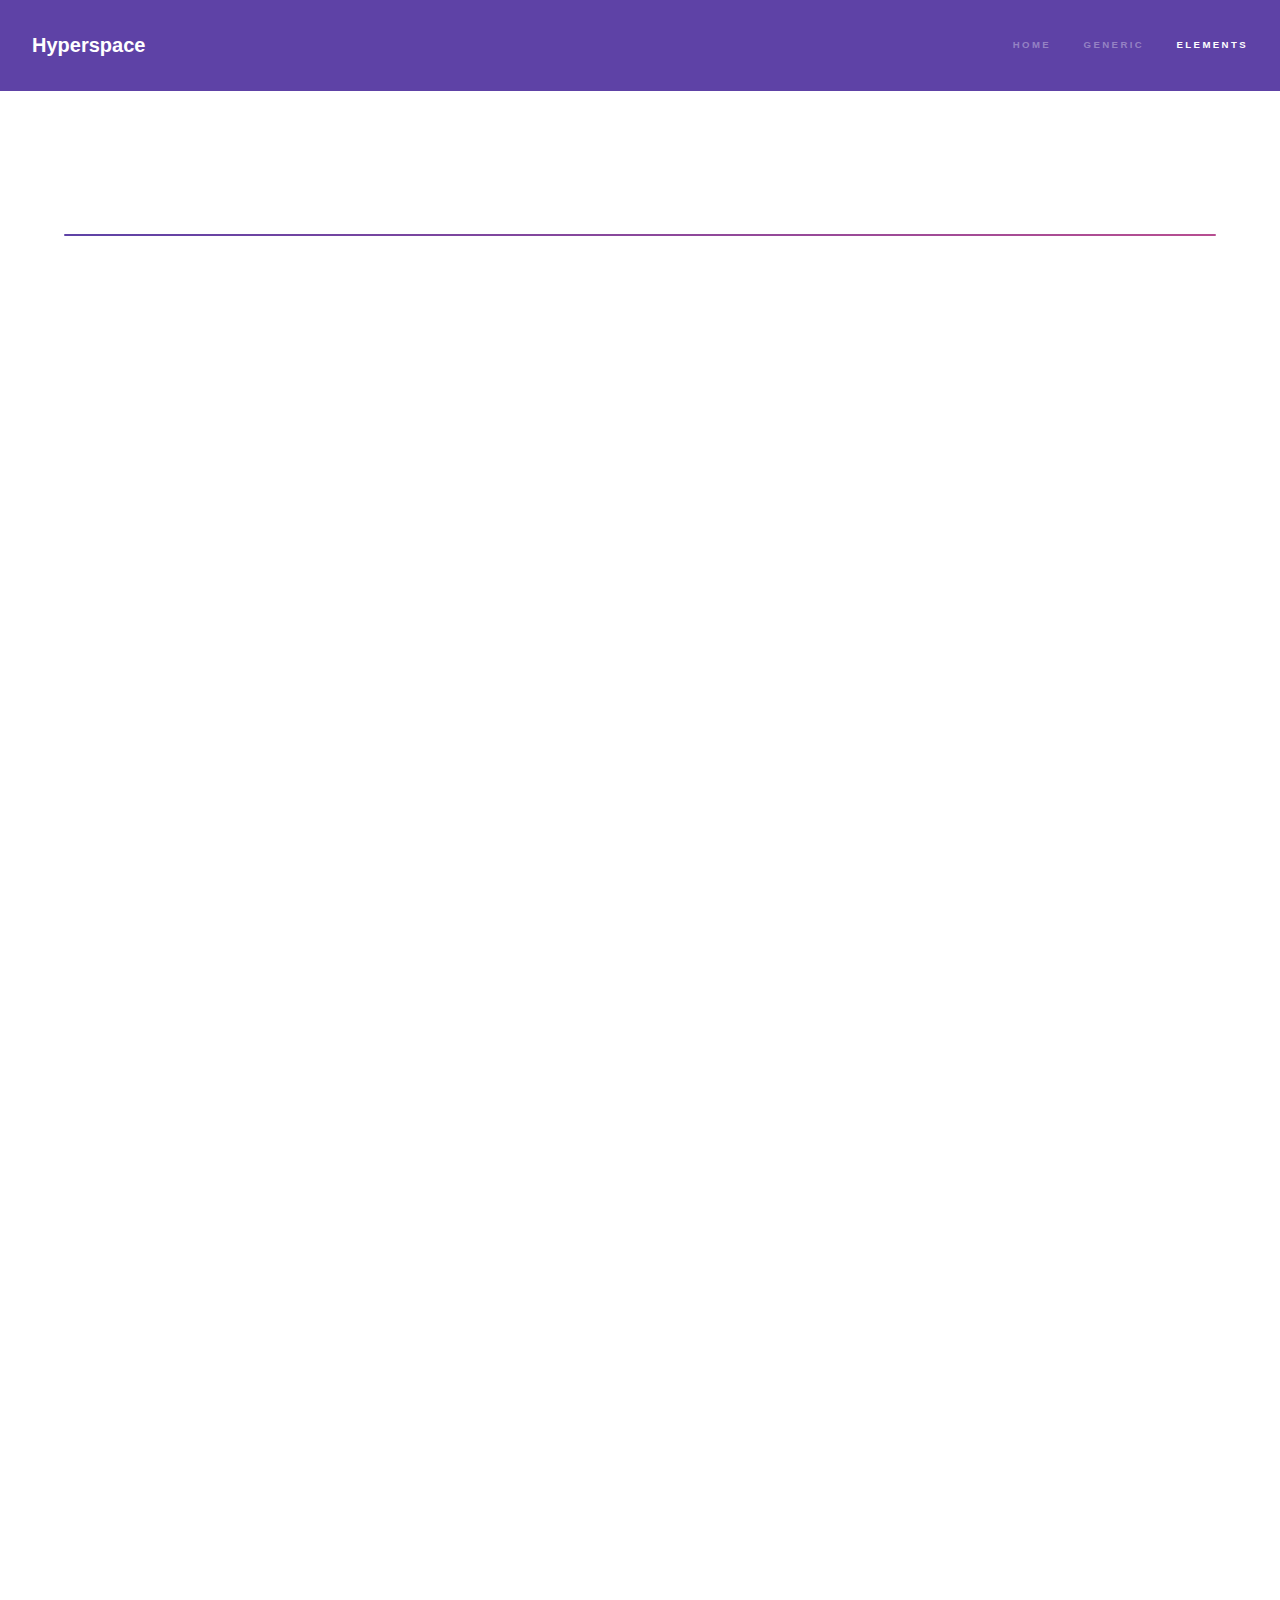
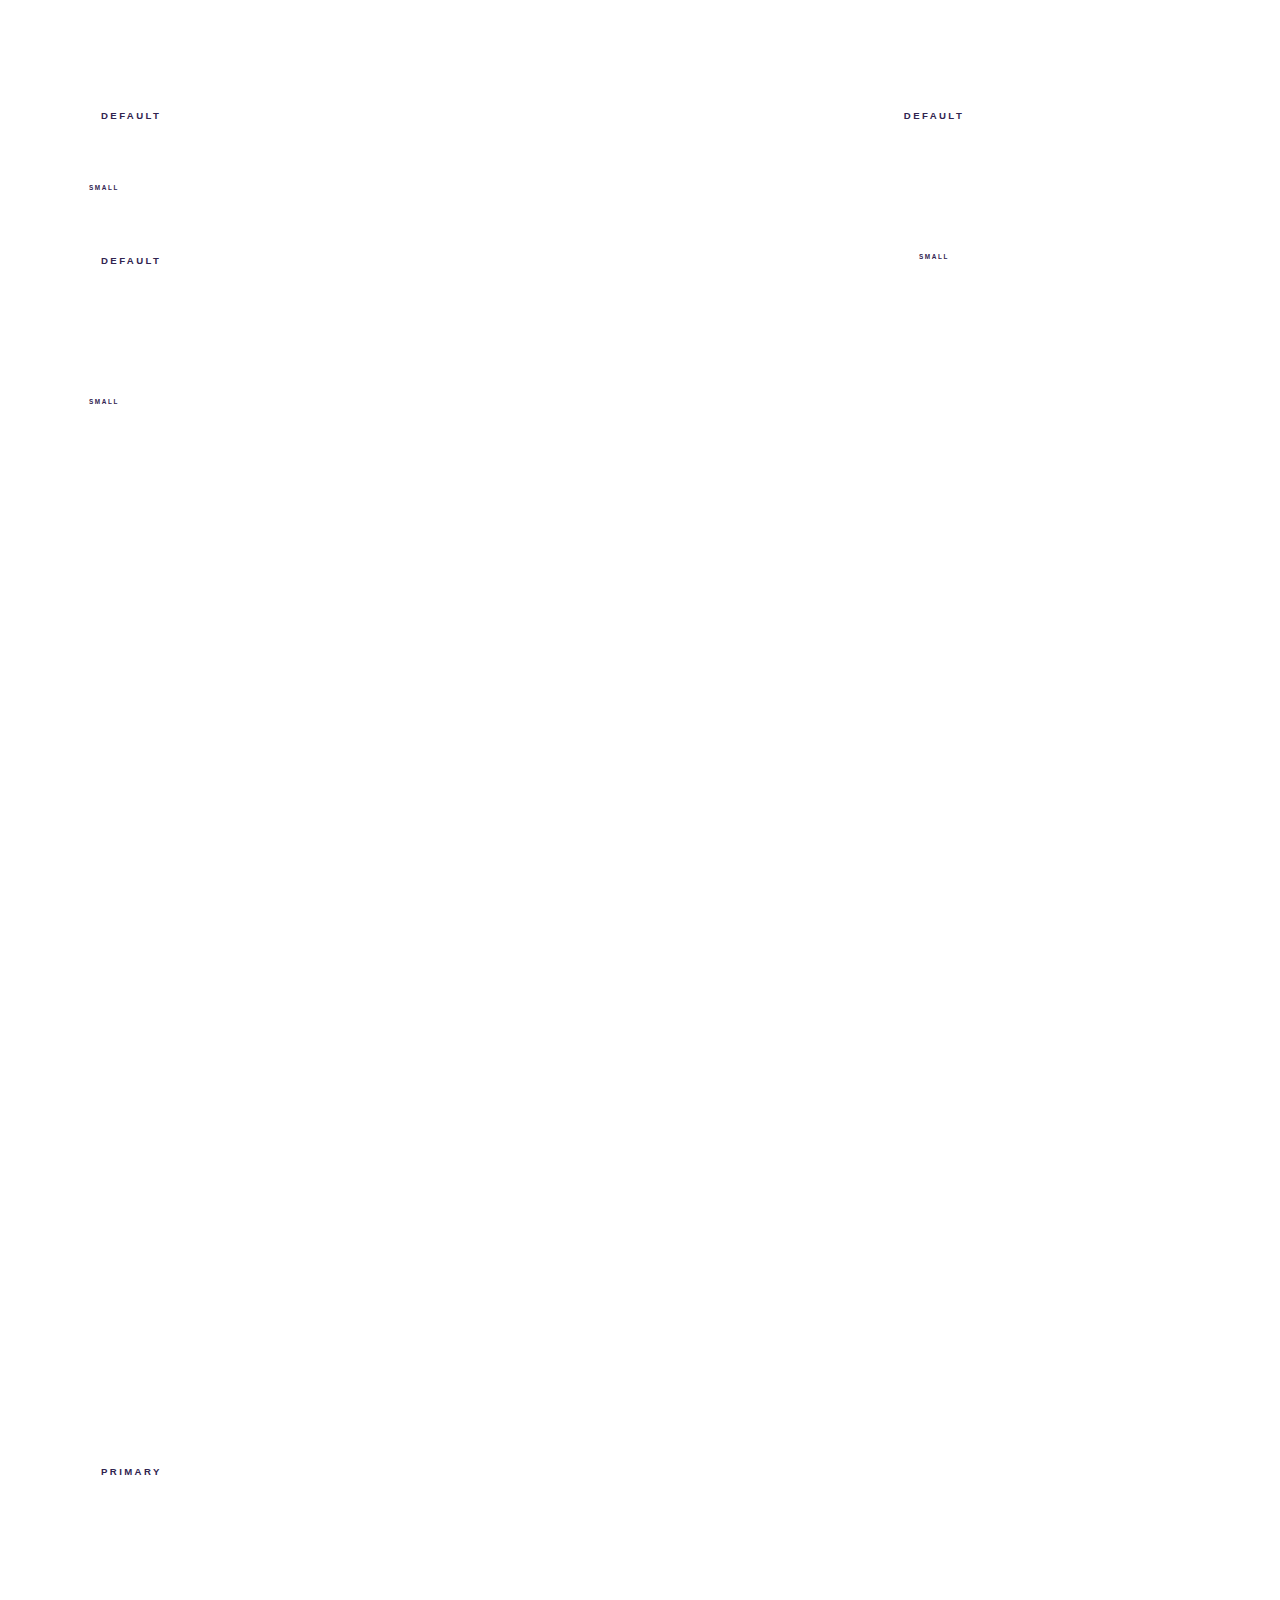
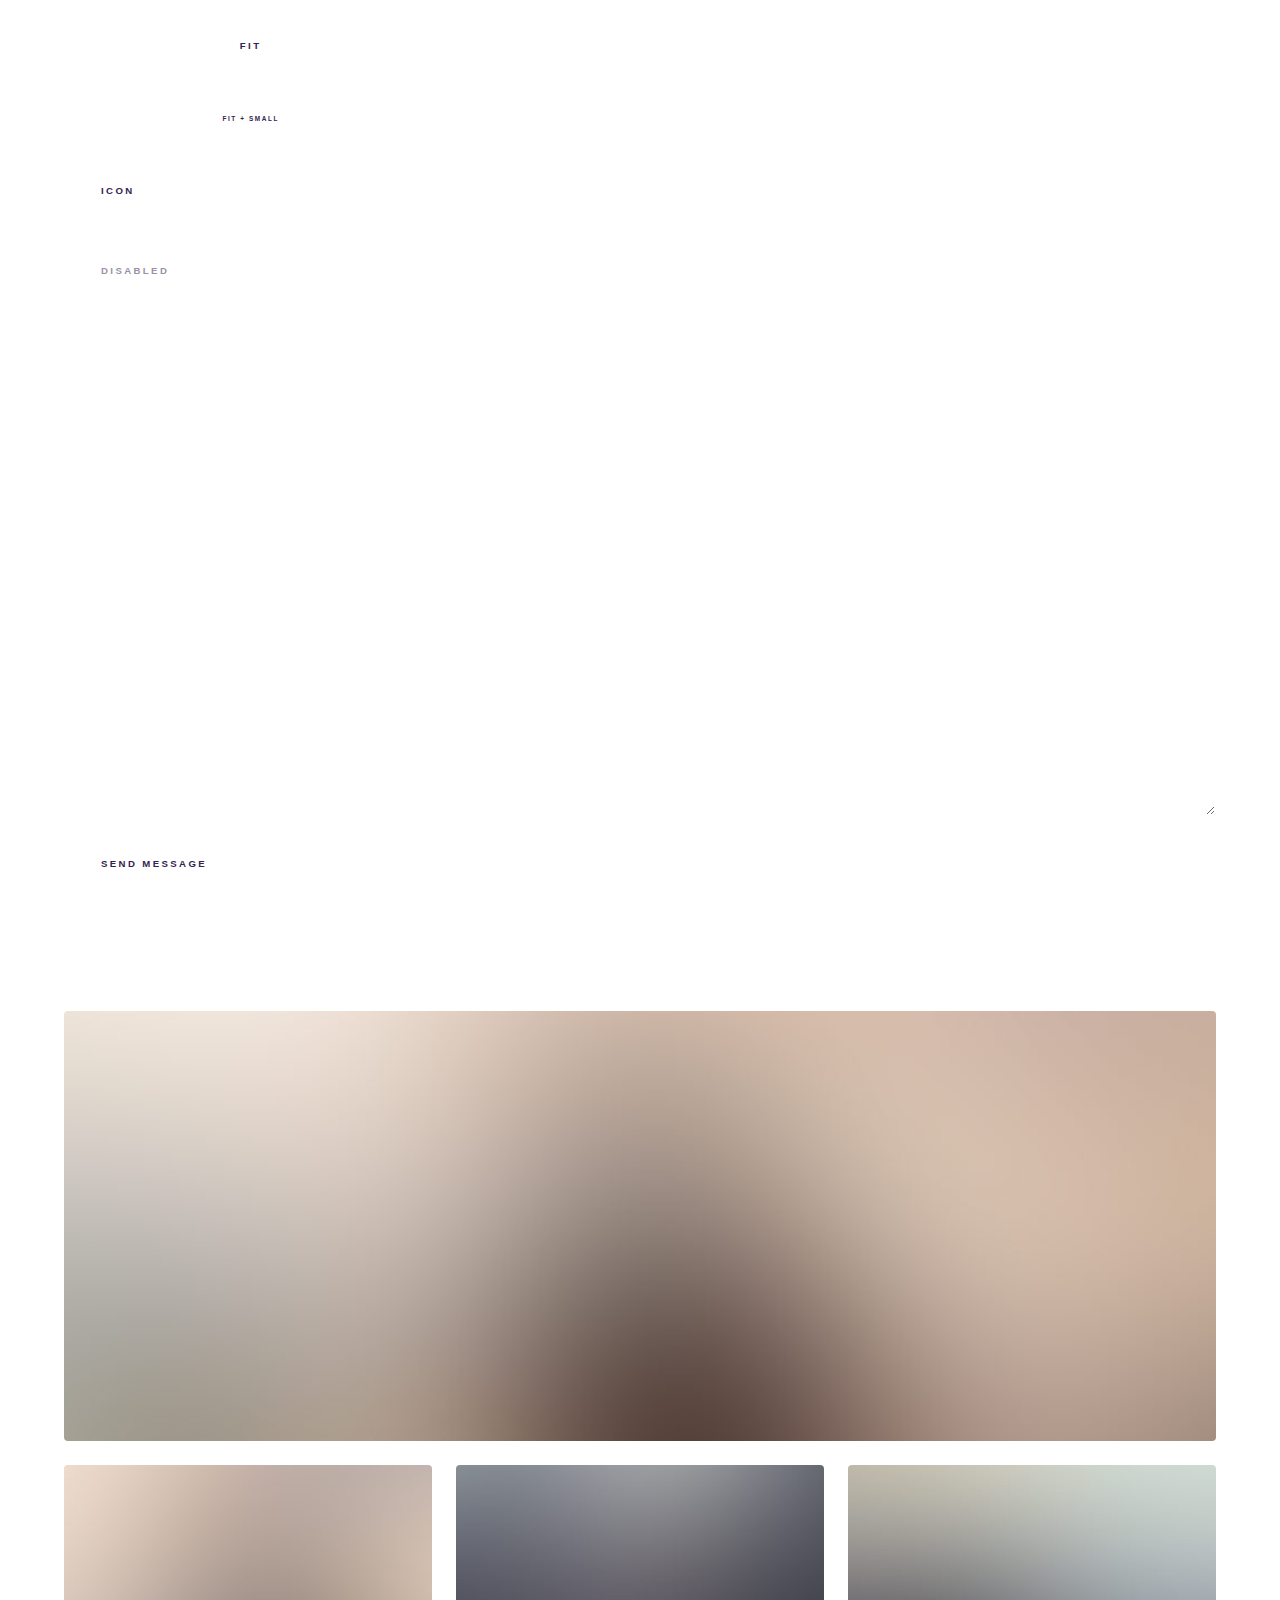
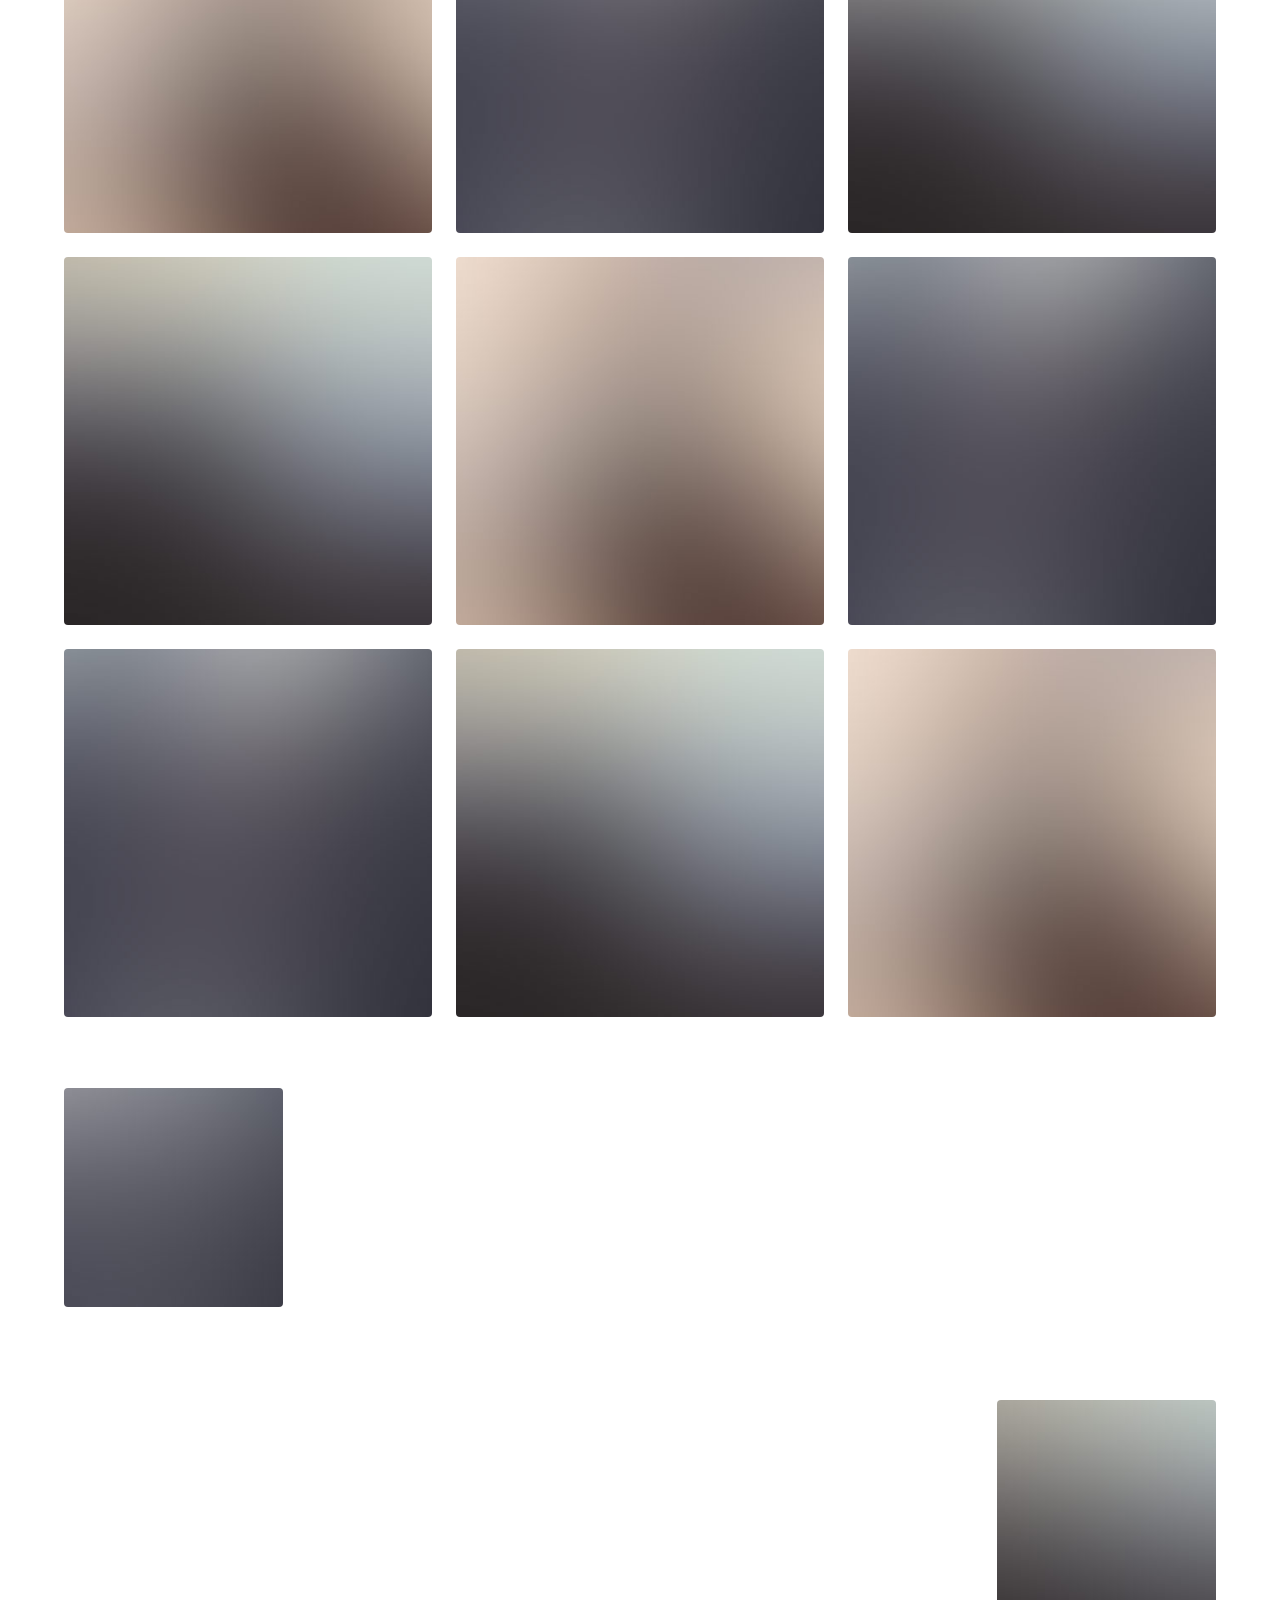
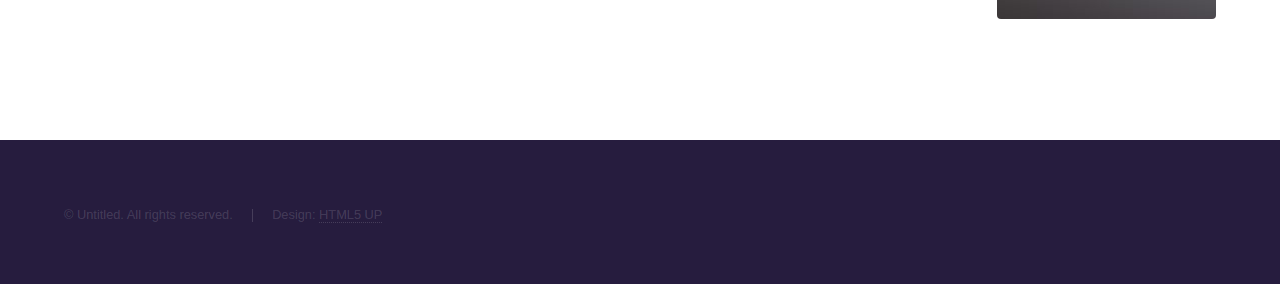
==== commit f51fa286: "Fixed root" ====
--- a/elements.html
+++ b/elements.html
@@ -1,632 +1,363 @@
-	<!DOCTYPE html>
-	<html lang="zxx" class="no-js">
+<!DOCTYPE HTML>
+<!--
+	Hyperspace by HTML5 UP
+	html5up.net | @ajlkn
+	Free for personal and commercial use under the CCA 3.0 license (html5up.net/license)
+-->
+<html>
 	<head>
-		<!-- Mobile Specific Meta -->
-		<meta name="viewport" content="width=device-width, initial-scale=1, shrink-to-fit=no">
-		<!-- Favicon-->
-		<link rel="shortcut icon" href="img/elements/fav.png">
-		<!-- Author Meta -->
-		<meta name="author" content="CodePixar">
-		<!-- Meta Description -->
-		<meta name="description" content="">
-		<!-- Meta Keyword -->
-		<meta name="keywords" content="">
-		<!-- meta character set -->
-		<meta charset="UTF-8">
-		<!-- Site Title -->
-		<title>Music</title>
-
-		<link href="https://fonts.googleapis.com/css?family=Poppins:100,200,400,300,500,600,700" rel="stylesheet"> 
-			<!--
-			CSS
-			============================================= -->
-			<link rel="stylesheet" href="css/linearicons.css">
-			<link rel="stylesheet" href="css/owl.carousel.css">
-			<link rel="stylesheet" href="css/font-awesome.min.css">
-			<link rel="stylesheet" href="css/nice-select.css">			
-			<link rel="stylesheet" href="css/magnific-popup.css">
-			<link rel="stylesheet" href="css/bootstrap.css">
-			<link rel="stylesheet" href="css/main.css">
-		</head>
-		<body>
-			<!-- Start banner Area -->
-			<section class="generic-banner relative">
-			<!-- Start Header Area -->
-			<header class="default-header">
-				<div class="container">
-					<div class="header-wrap">
-						<div class="header-top d-flex justify-content-between align-items-center">
-							<div class="logo">
-								<a href="index.html"><img src="img/logo.png" alt=""></a>
-							</div>
-							<div class="main-menubar d-flex align-items-center">
-								<nav class="hide">
-									<a href="index.html#home">Home</a>
-									<a href="index.html#about">About Me</a>
-									<a href="index.html#gallery">Gallery</a>
-									<a href="index.html#blog">Blog</a>
-									<a href="index.html#contact">Contact</a>
-									<a href="generic.html">Generic</a>
-									<a href="elements.html">Elements</a>	
-								</nav>
-								<div class="menu-bar"><span class="lnr lnr-menu"></span></div>
-							</div>
+		<title>Elements - Hyperspace by HTML5 UP</title>
+		<meta charset="utf-8" />
+		<meta name="viewport" content="width=device-width, initial-scale=1, user-scalable=no" />
+		<link rel="stylesheet" href="assets/css/main.css" />
+		<noscript><link rel="stylesheet" href="assets/css/noscript.css" /></noscript>
+	</head>
+	<body class="is-preload">
+
+		<!-- Header -->
+			<header id="header">
+				<a href="index.html" class="title">Hyperspace</a>
+				<nav>
+					<ul>
+						<li><a href="index.html">Home</a></li>
+						<li><a href="generic.html">Generic</a></li>
+						<li><a href="elements.html"  class="active">Elements</a></li>
+					</ul>
+				</nav>
+			</header>
+
+		<!-- Wrapper -->
+			<div id="wrapper">
+
+				<!-- Main -->
+					<section id="main" class="wrapper">
+						<div class="inner">
+							<h1 class="major">Elements</h1>
+
+							<!-- Text -->
+								<section>
+									<h2>Text</h2>
+									<p>This is <b>bold</b> and this is <strong>strong</strong>. This is <i>italic</i> and this is <em>emphasized</em>.
+									This is <sup>superscript</sup> text and this is <sub>subscript</sub> text.
+									This is <u>underlined</u> and this is code: <code>for (;;) { ... }</code>. Finally, <a href="#">this is a link</a>.</p>
+									<hr />
+									<p>Nunc lacinia ante nunc ac lobortis. Interdum adipiscing gravida odio porttitor sem non mi integer non faucibus ornare mi ut ante amet placerat aliquet. Volutpat eu sed ante lacinia sapien lorem accumsan varius montes viverra nibh in adipiscing blandit tempus accumsan.</p>
+									<hr />
+									<h2>Heading Level 2</h2>
+									<h3>Heading Level 3</h3>
+									<h4>Heading Level 4</h4>
+									<hr />
+									<h3>Blockquote</h3>
+									<blockquote>Fringilla nisl. Donec accumsan interdum nisi, quis tincidunt felis sagittis eget tempus euismod. Vestibulum ante ipsum primis in faucibus vestibulum. Blandit adipiscing eu felis iaculis volutpat ac adipiscing accumsan faucibus. Vestibulum ante ipsum primis in faucibus lorem ipsum dolor sit amet nullam adipiscing eu felis.</blockquote>
+									<h3>Preformatted</h3>
+									<pre><code>i = 0;
+
+while (!deck.isInOrder()) {
+    print 'Iteration ' + i;
+    deck.shuffle();
+    i++;
+}
+
+print 'It took ' + i + ' iterations to sort the deck.';</code></pre>
+								</section>
+
+							<!-- Lists -->
+								<section>
+									<h2>Lists</h2>
+									<div class="row">
+										<div class="col-6 col-12-medium">
+											<h3>Unordered</h3>
+											<ul>
+												<li>Dolor pulvinar etiam.</li>
+												<li>Sagittis adipiscing.</li>
+												<li>Felis enim feugiat.</li>
+											</ul>
+											<h3>Alternate</h3>
+											<ul class="alt">
+												<li>Dolor pulvinar etiam.</li>
+												<li>Sagittis adipiscing.</li>
+												<li>Felis enim feugiat.</li>
+											</ul>
+										</div>
+										<div class="col-6 col-12-medium">
+											<h3>Ordered</h3>
+											<ol>
+												<li>Dolor pulvinar etiam.</li>
+												<li>Etiam vel felis viverra.</li>
+												<li>Felis enim feugiat.</li>
+												<li>Dolor pulvinar etiam.</li>
+												<li>Etiam vel felis lorem.</li>
+												<li>Felis enim et feugiat.</li>
+											</ol>
+											<h3>Icons</h3>
+											<ul class="icons">
+												<li><a href="#" class="icon brands fa-twitter"><span class="label">Twitter</span></a></li>
+												<li><a href="#" class="icon brands fa-facebook-f"><span class="label">Facebook</span></a></li>
+												<li><a href="#" class="icon brands fa-instagram"><span class="label">Instagram</span></a></li>
+												<li><a href="#" class="icon brands fa-github"><span class="label">Github</span></a></li>
+											</ul>
+										</div>
+									</div>
+									<h2>Actions</h2>
+									<div class="row">
+										<div class="col-6 col-12-medium">
+											<ul class="actions">
+												<li><a href="#" class="button primary">Default</a></li>
+												<li><a href="#" class="button">Default</a></li>
+											</ul>
+											<ul class="actions small">
+												<li><a href="#" class="button primary small">Small</a></li>
+												<li><a href="#" class="button small">Small</a></li>
+											</ul>
+											<ul class="actions stacked">
+												<li><a href="#" class="button primary">Default</a></li>
+												<li><a href="#" class="button">Default</a></li>
+											</ul>
+											<ul class="actions stacked">
+												<li><a href="#" class="button primary small">Small</a></li>
+												<li><a href="#" class="button small">Small</a></li>
+											</ul>
+										</div>
+										<div class="col-6 col-12-medium">
+											<ul class="actions stacked">
+												<li><a href="#" class="button primary fit">Default</a></li>
+												<li><a href="#" class="button fit">Default</a></li>
+											</ul>
+											<ul class="actions stacked">
+												<li><a href="#" class="button primary small fit">Small</a></li>
+												<li><a href="#" class="button small fit">Small</a></li>
+											</ul>
+										</div>
+									</div>
+								</section>
+
+							<!-- Table -->
+								<section>
+									<h2>Table</h2>
+									<h3>Default</h3>
+									<div class="table-wrapper">
+										<table>
+											<thead>
+												<tr>
+													<th>Name</th>
+													<th>Description</th>
+													<th>Price</th>
+												</tr>
+											</thead>
+											<tbody>
+												<tr>
+													<td>Item One</td>
+													<td>Ante turpis integer aliquet porttitor.</td>
+													<td>29.99</td>
+												</tr>
+												<tr>
+													<td>Item Two</td>
+													<td>Vis ac commodo adipiscing arcu aliquet.</td>
+													<td>19.99</td>
+												</tr>
+												<tr>
+													<td>Item Three</td>
+													<td> Morbi faucibus arcu accumsan lorem.</td>
+													<td>29.99</td>
+												</tr>
+												<tr>
+													<td>Item Four</td>
+													<td>Vitae integer tempus condimentum.</td>
+													<td>19.99</td>
+												</tr>
+												<tr>
+													<td>Item Five</td>
+													<td>Ante turpis integer aliquet porttitor.</td>
+													<td>29.99</td>
+												</tr>
+											</tbody>
+											<tfoot>
+												<tr>
+													<td colspan="2"></td>
+													<td>100.00</td>
+												</tr>
+											</tfoot>
+										</table>
+									</div>
+
+									<h3>Alternate</h3>
+									<div class="table-wrapper">
+										<table class="alt">
+											<thead>
+												<tr>
+													<th>Name</th>
+													<th>Description</th>
+													<th>Price</th>
+												</tr>
+											</thead>
+											<tbody>
+												<tr>
+													<td>Item One</td>
+													<td>Ante turpis integer aliquet porttitor.</td>
+													<td>29.99</td>
+												</tr>
+												<tr>
+													<td>Item Two</td>
+													<td>Vis ac commodo adipiscing arcu aliquet.</td>
+													<td>19.99</td>
+												</tr>
+												<tr>
+													<td>Item Three</td>
+													<td> Morbi faucibus arcu accumsan lorem.</td>
+													<td>29.99</td>
+												</tr>
+												<tr>
+													<td>Item Four</td>
+													<td>Vitae integer tempus condimentum.</td>
+													<td>19.99</td>
+												</tr>
+												<tr>
+													<td>Item Five</td>
+													<td>Ante turpis integer aliquet porttitor.</td>
+													<td>29.99</td>
+												</tr>
+											</tbody>
+											<tfoot>
+												<tr>
+													<td colspan="2"></td>
+													<td>100.00</td>
+												</tr>
+											</tfoot>
+										</table>
+									</div>
+								</section>
+
+							<!-- Buttons -->
+								<section>
+									<h3>Buttons</h3>
+									<ul class="actions">
+										<li><a href="#" class="button primary">Primary</a></li>
+										<li><a href="#" class="button">Default</a></li>
+									</ul>
+									<ul class="actions">
+										<li><a href="#" class="button large">Large</a></li>
+										<li><a href="#" class="button">Default</a></li>
+										<li><a href="#" class="button small">Small</a></li>
+									</ul>
+									<ul class="actions fit">
+										<li><a href="#" class="button primary fit">Fit</a></li>
+										<li><a href="#" class="button fit">Fit</a></li>
+										<li><a href="#" class="button fit">Fit</a></li>
+									</ul>
+									<ul class="actions fit small">
+										<li><a href="#" class="button primary fit small">Fit + Small</a></li>
+										<li><a href="#" class="button fit small">Fit + Small</a></li>
+										<li><a href="#" class="button fit small">Fit + Small</a></li>
+									</ul>
+									<ul class="actions">
+										<li><a href="#" class="button primary icon solid fa-download">Icon</a></li>
+										<li><a href="#" class="button icon solid fa-upload">Icon</a></li>
+										<li><a href="#" class="button icon solid fa-save">Icon</a></li>
+									</ul>
+									<ul class="actions">
+										<li><span class="button primary disabled">Disabled</span></li>
+										<li><span class="button disabled">Disabled</span></li>
+									</ul>
+								</section>
+
+							<!-- Form -->
+								<section>
+									<h2>Form</h2>
+									<form method="post" action="#">
+										<div class="row gtr-uniform">
+											<div class="col-6 col-12-xsmall">
+												<input type="text" name="demo-name" id="demo-name" value="" placeholder="Name" />
+											</div>
+											<div class="col-6 col-12-xsmall">
+												<input type="email" name="demo-email" id="demo-email" value="" placeholder="Email" />
+											</div>
+											<div class="col-12">
+												<select name="demo-category" id="demo-category">
+													<option value="">- Category -</option>
+													<option value="1">Manufacturing</option>
+													<option value="1">Shipping</option>
+													<option value="1">Administration</option>
+													<option value="1">Human Resources</option>
+												</select>
+											</div>
+											<div class="col-4 col-12-small">
+												<input type="radio" id="demo-priority-low" name="demo-priority" checked>
+												<label for="demo-priority-low">Low</label>
+											</div>
+											<div class="col-4 col-12-small">
+												<input type="radio" id="demo-priority-normal" name="demo-priority">
+												<label for="demo-priority-normal">Normal</label>
+											</div>
+											<div class="col-4 col-12-small">
+												<input type="radio" id="demo-priority-high" name="demo-priority">
+												<label for="demo-priority-high">High</label>
+											</div>
+											<div class="col-6 col-12-small">
+												<input type="checkbox" id="demo-copy" name="demo-copy">
+												<label for="demo-copy">Email me a copy</label>
+											</div>
+											<div class="col-6 col-12-small">
+												<input type="checkbox" id="demo-human" name="demo-human" checked>
+												<label for="demo-human">Not a robot</label>
+											</div>
+											<div class="col-12">
+												<textarea name="demo-message" id="demo-message" placeholder="Enter your message" rows="6"></textarea>
+											</div>
+											<div class="col-12">
+												<ul class="actions">
+													<li><input type="submit" value="Send Message" class="primary" /></li>
+													<li><input type="reset" value="Reset" /></li>
+												</ul>
+											</div>
+										</div>
+									</form>
+								</section>
+
+							<!-- Image -->
+								<section>
+									<h2>Image</h2>
+									<h3>Fit</h3>
+									<div class="box alt">
+										<div class="row gtr-uniform">
+											<div class="col-12"><span class="image fit"><img src="images/pic04.jpg" alt="" /></span></div>
+											<div class="col-4"><span class="image fit"><img src="images/pic01.jpg" alt="" /></span></div>
+											<div class="col-4"><span class="image fit"><img src="images/pic02.jpg" alt="" /></span></div>
+											<div class="col-4"><span class="image fit"><img src="images/pic03.jpg" alt="" /></span></div>
+											<div class="col-4"><span class="image fit"><img src="images/pic03.jpg" alt="" /></span></div>
+											<div class="col-4"><span class="image fit"><img src="images/pic01.jpg" alt="" /></span></div>
+											<div class="col-4"><span class="image fit"><img src="images/pic02.jpg" alt="" /></span></div>
+											<div class="col-4"><span class="image fit"><img src="images/pic02.jpg" alt="" /></span></div>
+											<div class="col-4"><span class="image fit"><img src="images/pic03.jpg" alt="" /></span></div>
+											<div class="col-4"><span class="image fit"><img src="images/pic01.jpg" alt="" /></span></div>
+										</div>
+									</div>
+									<h3>Left &amp; Right</h3>
+									<p><span class="image left"><img src="images/pic05.jpg" alt="" /></span>Fringilla nisl. Donec accumsan interdum nisi, quis tincidunt felis sagittis eget. tempus euismod. Vestibulum ante ipsum primis in faucibus vestibulum. Blandit adipiscing eu felis iaculis volutpat ac adipiscing accumsan eu faucibus. Integer ac pellentesque praesent tincidunt felis sagittis eget. tempus euismod. Vestibulum ante ipsum primis in faucibus vestibulum. Blandit adipiscing eu felis iaculis volutpat ac adipiscing accumsan eu faucibus. Integer ac pellentesque praesent. Donec accumsan interdum nisi, quis tincidunt felis sagittis eget. tempus euismod. Vestibulum ante ipsum primis in faucibus vestibulum. Blandit adipiscing eu felis iaculis volutpat ac adipiscing accumsan eu faucibus. Integer ac pellentesque praesent tincidunt felis sagittis eget. tempus euismod. Vestibulum ante ipsum primis in faucibus vestibulum. Blandit adipiscing eu felis iaculis volutpat ac adipiscing accumsan eu faucibus. Integer ac pellentesque praesent. Blandit adipiscing eu felis iaculis volutpat ac adipiscing accumsan eu faucibus. Integer ac pellentesque praesent tincidunt felis sagittis eget. tempus euismod. Vestibulum ante ipsum primis in faucibus vestibulum. Blandit adipiscing eu felis iaculis volutpat ac adipiscing accumsan eu faucibus. Integer ac pellentesque praesent.</p>
+									<p><span class="image right"><img src="images/pic06.jpg" alt="" /></span>Fringilla nisl. Donec accumsan interdum nisi, quis tincidunt felis sagittis eget. tempus euismod. Vestibulum ante ipsum primis in faucibus vestibulum. Blandit adipiscing eu felis iaculis volutpat ac adipiscing accumsan eu faucibus. Integer ac pellentesque praesent tincidunt felis sagittis eget. tempus euismod. Vestibulum ante ipsum primis in faucibus vestibulum. Blandit adipiscing eu felis iaculis volutpat ac adipiscing accumsan eu faucibus. Integer ac pellentesque praesent. Donec accumsan interdum nisi, quis tincidunt felis sagittis eget. tempus euismod. Vestibulum ante ipsum primis in faucibus vestibulum. Blandit adipiscing eu felis iaculis volutpat ac adipiscing accumsan eu faucibus. Integer ac pellentesque praesent tincidunt felis sagittis eget. tempus euismod. Vestibulum ante ipsum primis in faucibus vestibulum. Blandit adipiscing eu felis iaculis volutpat ac adipiscing accumsan eu faucibus. Integer ac pellentesque praesent. Blandit adipiscing eu felis iaculis volutpat ac adipiscing accumsan eu faucibus. Integer ac pellentesque praesent tincidunt felis sagittis eget. tempus euismod. Vestibulum ante ipsum primis in faucibus vestibulum. Blandit adipiscing eu felis iaculis volutpat ac adipiscing accumsan eu faucibus. Integer ac pellentesque praesent.</p>
+								</section>
+
 						</div>
-					</div>
-				</div>
-			</header>
-			<!-- End Header Area -->				
-				<div class="container">
-					<div class="row height align-items-center justify-content-center">
-						<div class="col-lg-10">
-							<div class="generic-banner-content">
-								<h2 class="text-white">The Elements Page</h2>
-								<p class="text-white">It won’t be a bigger problem to find one video game lover in your <br> neighbor. Since the introduction of Virtual Game.</p>
-							</div>
-						</div>
-					</div>
-				</div>
-			</section>		
-			<!-- End banner Area -->
-			<!-- Start Sample Area -->
-			<section class="sample-text-area">
-				<div class="container">
-					<h3 class="text-heading">Text Sample</h3>
-					<p class="sample-text">
-						Every avid independent filmmaker has <b>Bold</b> about making that <i>Italic</i> interest documentary, or short film to show off their creative prowess. Many have great ideas and want to “wow” the<sup>Superscript</sup> scene, or video renters with their big project.  But once you have the<sub>Subscript</sub> “in the can” (no easy feat), how do you move from a <del>Strike</del> through of master DVDs with the <u>“Underline”</u> marked hand-written title inside a secondhand CD case, to a pile of cardboard boxes full of shiny new, retail-ready DVDs, with UPC barcodes and polywrap sitting on your doorstep?  You need to create eye-popping artwork and have your project replicated. Using a reputable full service DVD Replication company like PacificDisc, Inc. to partner with is certainly a helpful option to ensure a professional end result, but to help with your DVD replication project, here are 4 easy steps to follow for good DVD replication results: 
-
-					</p>
-				</div>
-			</section>
-			<!-- End Sample Area -->
-			<!-- Start Button -->
-			<section class="button-area">
-				<div class="container border-top-generic">
-					<h3 class="text-heading">Sample Buttons</h3>
-					<div class="button-group-area">
-						<a href="#" class="genric-btn default">Default</a>
-						<a href="#" class="genric-btn primary">Primary</a>
-						<a href="#" class="genric-btn success">Success</a>
-						<a href="#" class="genric-btn info">Info</a>
-						<a href="#" class="genric-btn warning">Warning</a>
-						<a href="#" class="genric-btn danger">Danger</a>
-						<a href="#" class="genric-btn link">Link</a>
-						<a href="#" class="genric-btn disable">Disable</a>
-					</div>
-					<div class="button-group-area mt-10">
-						<a href="#" class="genric-btn default-border">Default</a>
-						<a href="#" class="genric-btn primary-border">Primary</a>
-						<a href="#" class="genric-btn success-border">Success</a>
-						<a href="#" class="genric-btn info-border">Info</a>
-						<a href="#" class="genric-btn warning-border">Warning</a>
-						<a href="#" class="genric-btn danger-border">Danger</a>
-						<a href="#" class="genric-btn link-border">Link</a>
-						<a href="#" class="genric-btn disable">Disable</a>
-					</div>
-					<div class="button-group-area mt-40">
-						<a href="#" class="genric-btn default radius">Default</a>
-						<a href="#" class="genric-btn primary radius">Primary</a>
-						<a href="#" class="genric-btn success radius">Success</a>
-						<a href="#" class="genric-btn info radius">Info</a>
-						<a href="#" class="genric-btn warning radius">Warning</a>
-						<a href="#" class="genric-btn danger radius">Danger</a>
-						<a href="#" class="genric-btn link radius">Link</a>
-						<a href="#" class="genric-btn disable radius">Disable</a>
-					</div>
-					<div class="button-group-area mt-10">
-						<a href="#" class="genric-btn default-border radius">Default</a>
-						<a href="#" class="genric-btn primary-border radius">Primary</a>
-						<a href="#" class="genric-btn success-border radius">Success</a>
-						<a href="#" class="genric-btn info-border radius">Info</a>
-						<a href="#" class="genric-btn warning-border radius">Warning</a>
-						<a href="#" class="genric-btn danger-border radius">Danger</a>
-						<a href="#" class="genric-btn link-border radius">Link</a>
-						<a href="#" class="genric-btn disable radius">Disable</a>
-					</div>
-					<div class="button-group-area mt-40">
-						<a href="#" class="genric-btn default circle">Default</a>
-						<a href="#" class="genric-btn primary circle">Primary</a>
-						<a href="#" class="genric-btn success circle">Success</a>
-						<a href="#" class="genric-btn info circle">Info</a>
-						<a href="#" class="genric-btn warning circle">Warning</a>
-						<a href="#" class="genric-btn danger circle">Danger</a>
-						<a href="#" class="genric-btn link circle">Link</a>
-						<a href="#" class="genric-btn disable circle">Disable</a>
-					</div>
-					<div class="button-group-area mt-10">
-						<a href="#" class="genric-btn default-border circle">Default</a>
-						<a href="#" class="genric-btn primary-border circle">Primary</a>
-						<a href="#" class="genric-btn success-border circle">Success</a>
-						<a href="#" class="genric-btn info-border circle">Info</a>
-						<a href="#" class="genric-btn warning-border circle">Warning</a>
-						<a href="#" class="genric-btn danger-border circle">Danger</a>
-						<a href="#" class="genric-btn link-border circle">Link</a>
-						<a href="#" class="genric-btn disable circle">Disable</a>
-					</div>
-					<div class="button-group-area mt-40">
-						<a href="#" class="genric-btn default circle arrow">Default<span class="lnr lnr-arrow-right"></span></a>
-						<a href="#" class="genric-btn primary circle arrow">Primary<span class="lnr lnr-arrow-right"></span></a>
-						<a href="#" class="genric-btn success circle arrow">Success<span class="lnr lnr-arrow-right"></span></a>
-						<a href="#" class="genric-btn info circle arrow">Info<span class="lnr lnr-arrow-right"></span></a>
-						<a href="#" class="genric-btn warning circle arrow">Warning<span class="lnr lnr-arrow-right"></span></a>
-						<a href="#" class="genric-btn danger circle arrow">Danger<span class="lnr lnr-arrow-right"></span></a>
-					</div>
-					<div class="button-group-area mt-10">
-						<a href="#" class="genric-btn default-border circle arrow">Default<span class="lnr lnr-arrow-right"></span></a>
-						<a href="#" class="genric-btn primary-border circle arrow">Primary<span class="lnr lnr-arrow-right"></span></a>
-						<a href="#" class="genric-btn success-border circle arrow">Success<span class="lnr lnr-arrow-right"></span></a>
-						<a href="#" class="genric-btn info-border circle arrow">Info<span class="lnr lnr-arrow-right"></span></a>
-						<a href="#" class="genric-btn warning-border circle arrow">Warning<span class="lnr lnr-arrow-right"></span></a>
-						<a href="#" class="genric-btn danger-border circle arrow">Danger<span class="lnr lnr-arrow-right"></span></a>
-					</div>
-					<div class="button-group-area mt-40">
-						<a href="#" class="genric-btn primary e-large">Extra Large</a>
-						<a href="#" class="genric-btn success large">Large</a>
-						<a href="#" class="genric-btn primary">Default</a>
-						<a href="#" class="genric-btn success medium">Medium</a>
-						<a href="#" class="genric-btn primary small">Small</a>
-					</div>
-					<div class="button-group-area mt-10">
-						<a href="#" class="genric-btn primary-border e-large">Extra Large</a>
-						<a href="#" class="genric-btn success-border large">Large</a>
-						<a href="#" class="genric-btn primary-border">Default</a>
-						<a href="#" class="genric-btn success-border medium">Medium</a>
-						<a href="#" class="genric-btn primary-border small">Small</a>
-					</div>
-				</div>
-			</section>
-			<!-- End Button -->
-			<!-- Start Align Area -->
-			<div class="whole-wrap">
-				<div class="container">
-					<div class="section-top-border">
-						<h3 class="mb-30">Left Aligned</h3>
-						<div class="row">
-							<div class="col-md-3">
-								<img src="img/elements/d.jpg" alt="" class="img-fluid">
-							</div>
-							<div class="col-md-9 mt-sm-20">
-								<p>Recently, the US Federal government banned online casinos from operating in America by making it illegal to transfer money to them through any US bank or payment system. As a result of this law, most of the popular online casino networks such as Party Gaming and PlayTech left the United States. Overnight, online casino players found themselves being chased by the Federal government. But, after a fortnight, the online casino industry came up with a solution and new online casinos started taking root. These began to operate under a different business umbrella, and by doing that, rendered the transfer of money to and from them legal. A major part of this was enlisting electronic banking systems that would accept this new clarification and start doing business with me. Listed in this article are the electronic banking systems that accept players from the United States that wish to play in online casinos.</p>
-							</div>
-						</div>
-					</div>
-					<div class="section-top-border text-right">
-						<h3 class="mb-30">Right Aligned</h3>
-						<div class="row">
-							<div class="col-md-9">
-								<p class="text-right">Over time, even the most sophisticated, memory packed computer can begin to run slow if we don’t do something to prevent it. The reason why has less to do with how computers are made and how they age and more to do with the way we use them. You see, all of the daily tasks that we do on our PC from running programs to downloading and deleting software can make our computer sluggish. To keep this from happening, you need to understand the reasons why your PC is getting slower and do something to keep your PC running at its best. You can do this through regular maintenance and PC performance optimization programs</p>
-								<p class="text-right">Before we discuss all of the things that could be affecting your PC’s performance, let’s talk a little about what symptoms</p>
-							</div>
-							<div class="col-md-3">
-								<img src="img/elements/d.jpg" alt="" class="img-fluid">
-							</div>
-						</div>
-					</div>
-					<div class="section-top-border">
-						<h3 class="mb-30">Definition</h3>
-						<div class="row">
-							<div class="col-md-4">
-								<div class="single-defination">
-									<h4 class="mb-20">Definition 01</h4>
-									<p>Recently, the US Federal government banned online casinos from operating in America by making it illegal to transfer money to them through any US bank or payment system. As a result of this law, most of the popular online casino networks</p>
-								</div>
-							</div>
-							<div class="col-md-4">
-								<div class="single-defination">
-									<h4 class="mb-20">Definition 02</h4>
-									<p>Recently, the US Federal government banned online casinos from operating in America by making it illegal to transfer money to them through any US bank or payment system. As a result of this law, most of the popular online casino networks</p>
-								</div>
-							</div>
-							<div class="col-md-4">
-								<div class="single-defination">
-									<h4 class="mb-20">Definition 03</h4>
-									<p>Recently, the US Federal government banned online casinos from operating in America by making it illegal to transfer money to them through any US bank or payment system. As a result of this law, most of the popular online casino networks</p>
-								</div>
-							</div>
-						</div>
-					</div>
-					<div class="section-top-border">
-						<h3 class="mb-30">Block Quotes</h3>
-						<div class="row">
-							<div class="col-lg-12">
-								<blockquote class="generic-blockquote">
-									“Recently, the US Federal government banned online casinos from operating in America by making it illegal to transfer money to them through any US bank or payment system. As a result of this law, most of the popular online casino networks such as Party Gaming and PlayTech left the United States. Overnight, online casino players found themselves being chased by the Federal government. But, after a fortnight, the online casino industry came up with a solution and new online casinos started taking root. These began to operate under a different business umbrella, and by doing that, rendered the transfer of money to and from them legal. A major part of this was enlisting electronic banking systems that would accept this new clarification and start doing business with me. Listed in this article are the electronic banking” 
-								</blockquote>
-							</div>
-						</div>
-					</div>
-					<div class="section-top-border">
-						<h3 class="mb-30">Table</h3>
-						<div class="progress-table-wrap">
-							<div class="progress-table">
-								<div class="table-head">
-									<div class="serial">#</div>
-									<div class="country">Countries</div>
-									<div class="visit">Visits</div>
-									<div class="percentage">Percentages</div>
-								</div>
-								<div class="table-row">
-									<div class="serial">01</div>
-									<div class="country"> <img src="img/elements/f1.jpg" alt="flag">Canada</div>
-									<div class="visit">645032</div>
-									<div class="percentage">
-										<div class="progress">
-											<div class="progress-bar color-1" role="progressbar" style="width: 80%" aria-valuenow="80" aria-valuemin="0" aria-valuemax="100"></div>
-										</div>
-									</div>
-								</div>
-								<div class="table-row">
-									<div class="serial">02</div>
-									<div class="country"> <img src="img/elements/f2.jpg" alt="flag">Canada</div>
-									<div class="visit">645032</div>
-									<div class="percentage">
-										<div class="progress">
-											<div class="progress-bar color-2" role="progressbar" style="width: 30%" aria-valuenow="30" aria-valuemin="0" aria-valuemax="100"></div>
-										</div>
-									</div>
-								</div>
-								<div class="table-row">
-									<div class="serial">03</div>
-									<div class="country"> <img src="img/elements/f3.jpg" alt="flag">Canada</div>
-									<div class="visit">645032</div>
-									<div class="percentage">
-										<div class="progress">
-											<div class="progress-bar color-3" role="progressbar" style="width: 55%" aria-valuenow="55" aria-valuemin="0" aria-valuemax="100"></div>
-										</div>
-									</div>
-								</div>
-								<div class="table-row">
-									<div class="serial">04</div>
-									<div class="country"> <img src="img/elements/f4.jpg" alt="flag">Canada</div>
-									<div class="visit">645032</div>
-									<div class="percentage">
-										<div class="progress">
-											<div class="progress-bar color-4" role="progressbar" style="width: 60%" aria-valuenow="60" aria-valuemin="0" aria-valuemax="100"></div>
-										</div>
-									</div>
-								</div>
-								<div class="table-row">
-									<div class="serial">05</div>
-									<div class="country"> <img src="img/elements/f5.jpg" alt="flag">Canada</div>
-									<div class="visit">645032</div>
-									<div class="percentage">
-										<div class="progress">
-											<div class="progress-bar color-5" role="progressbar" style="width: 40%" aria-valuenow="40" aria-valuemin="0" aria-valuemax="100"></div>
-										</div>
-									</div>
-								</div>
-								<div class="table-row">
-									<div class="serial">06</div>
-									<div class="country"> <img src="img/elements/f6.jpg" alt="flag">Canada</div>
-									<div class="visit">645032</div>
-									<div class="percentage">
-										<div class="progress">
-											<div class="progress-bar color-6" role="progressbar" style="width: 70%" aria-valuenow="70" aria-valuemin="0" aria-valuemax="100"></div>
-										</div>
-									</div>
-								</div>
-								<div class="table-row">
-									<div class="serial">07</div>
-									<div class="country"> <img src="img/elements/f7.jpg" alt="flag">Canada</div>
-									<div class="visit">645032</div>
-									<div class="percentage">
-										<div class="progress">
-											<div class="progress-bar color-7" role="progressbar" style="width: 30%" aria-valuenow="30" aria-valuemin="0" aria-valuemax="100"></div>
-										</div>
-									</div>
-								</div>
-								<div class="table-row">
-									<div class="serial">08</div>
-									<div class="country"> <img src="img/elements/f8.jpg" alt="flag">Canada</div>
-									<div class="visit">645032</div>
-									<div class="percentage">
-										<div class="progress">
-											<div class="progress-bar color-8" role="progressbar" style="width: 60%" aria-valuenow="60" aria-valuemin="0" aria-valuemax="100"></div>
-										</div>
-									</div>
-								</div>
-							</div>
-						</div>
-					</div>
-					<div class="section-top-border" id="gallery">
-						<h3>Image Gallery</h3>
-						<div class="row gallery-item">
-							<div class="col-md-4">
-								<a href="img/elements/g1.jpg" class="img-pop-up"><div class="single-gallery-image" style="background: url(img/elements/g1.jpg);"></div></a>
-							</div>
-							<div class="col-md-4">
-								<a href="img/elements/g2.jpg" class="img-pop-up"><div class="single-gallery-image" style="background: url(img/elements/g2.jpg);"></div></a>
-							</div>
-							<div class="col-md-4">
-								<a href="img/elements/g3.jpg" class="img-pop-up"><div class="single-gallery-image" style="background: url(img/elements/g3.jpg);"></div></a>
-							</div>
-							<div class="col-md-6">
-								<a href="img/elements/g4.jpg" class="img-pop-up"><div class="single-gallery-image" style="background: url(img/elements/g4.jpg);"></div></a>
-							</div>
-							<div class="col-md-6">
-								<a href="img/elements/g5.jpg" class="img-pop-up"><div class="single-gallery-image" style="background: url(img/elements/g5.jpg);"></div></a>
-							</div>
-							<div class="col-md-4">
-								<a href="img/elements/g6.jpg" class="img-pop-up"><div class="single-gallery-image" style="background: url(img/elements/g6.jpg);"></div></a>
-							</div>
-							<div class="col-md-4">
-								<a href="img/elements/g7.jpg" class="img-pop-up"><div class="single-gallery-image" style="background: url(img/elements/g7.jpg);"></div></a>
-							</div>
-							<div class="col-md-4">
-								<a href="img/elements/g8.jpg" class="img-pop-up"><div class="single-gallery-image" style="background: url(img/elements/g8.jpg);"></div></a>
-							</div>
-						</div>
-					</div>
-					<div class="section-top-border">
-						<div class="row">
-							<div class="col-md-4">
-								<h3 class="mb-20">Image Gallery</h3>
-								<div class="typography">
-									<h1>This is header 01</h1>
-									<h2>This is header 02</h2>
-									<h3>This is header 03</h3>
-									<h4>This is header 04</h4>
-									<h5>This is header 01</h5>
-									<h6>This is header 01</h6>
-								</div>
-							</div>
-							<div class="col-md-4 mt-sm-30">
-								<h3 class="mb-20">Unordered List</h3>
-								<div class="">
-									<ul class="unordered-list">
-										<li>Fta Keys</li>
-										<li>For Women Only Your Computer Usage</li>
-										<li>Facts Why Inkjet Printing Is Very Appealing
-											<ul>
-												<li>Addiction When Gambling Becomes
-													<ul>
-														<li>Protective Preventative Maintenance</li>
-													</ul>
-												</li>
-											</ul>
-										</li>
-										<li>Dealing With Technical Support 10 Useful Tips</li>
-										<li>Make Myspace Your Best Designed Space</li>
-										<li>Cleaning And Organizing Your Computer</li>
-									</ul>
-								</div>
-							</div>
-							<div class="col-md-4 mt-sm-30">
-								<h3 class="mb-20">Ordered List</h3>
-								<div class="">
-									<ol class="ordered-list">
-										<li><span>Fta Keys</span></li>
-										<li><span>For Women Only Your Computer Usage</span></li>
-										<li><span>Facts Why Inkjet Printing Is Very Appealing</span>
-											<ol class="ordered-list-alpha">
-												<li><span>Addiction When Gambling Becomes</span>
-													<ol class="ordered-list-roman">
-														<li><span>Protective Preventative Maintenance</span></li>
-													</ol>
-												</li>
-											</ol>
-										</li>
-										<li><span>Dealing With Technical Support 10 Useful Tips</span></li>
-										<li><span>Make Myspace Your Best Designed Space</span></li>
-										<li><span>Cleaning And Organizing Your Computer</span></li>
-									</ol>
-								</div>
-							</div>
-						</div>
-					</div>
-					<div class="section-top-border">
-						<div class="row">
-							<div class="col-lg-8 col-md-8">
-								<h3 class="mb-30">Form Element</h3>
-								<form action="#">
-									<div class="mt-10">
-										<input type="text" name="first_name" placeholder="First Name" onfocus="this.placeholder = ''" onblur="this.placeholder = 'First Name'" required class="single-input">
-									</div>
-									<div class="mt-10">
-										<input type="text" name="last_name" placeholder="Last Name" onfocus="this.placeholder = ''" onblur="this.placeholder = 'Last Name'" required class="single-input">
-									</div>
-									<div class="mt-10">
-										<input type="text" name="last_name" placeholder="Last Name" onfocus="this.placeholder = ''" onblur="this.placeholder = 'Last Name'" required class="single-input">
-									</div>
-									<div class="mt-10">
-										<input type="email" name="EMAIL" placeholder="Email address" onfocus="this.placeholder = ''" onblur="this.placeholder = 'Email address'" required class="single-input">
-									</div>
-									<div class="input-group-icon mt-10">
-										<div class="icon"><i class="fa fa-thumb-tack" aria-hidden="true"></i></div>
-										<input type="text" name="address" placeholder="Address" onfocus="this.placeholder = ''" onblur="this.placeholder = 'Address'" required class="single-input">
-									</div>
-									<div class="input-group-icon mt-10">
-										<div class="icon"><i class="fa fa-plane" aria-hidden="true"></i></div>
-										<div class="form-select" id="default-select"">
-											<select>
-												<option value="1">City</option>
-												<option value="1">Dhaka</option>
-												<option value="1">Dilli</option>
-												<option value="1">Newyork</option>
-												<option value="1">Islamabad</option>
-											</select>
-										</div>
-									</div>
-									<div class="input-group-icon mt-10">
-										<div class="icon"><i class="fa fa-globe" aria-hidden="true"></i></div>
-										<div class="form-select" id="default-select"">
-											<select>
-												<option value="1">Country</option>
-												<option value="1">Bangladesh</option>
-												<option value="1">India</option>
-												<option value="1">England</option>
-												<option value="1">Srilanka</option>
-											</select>
-										</div>
-									</div>
-									
-									<div class="mt-10">
-										<textarea class="single-textarea" placeholder="Message" onfocus="this.placeholder = ''" onblur="this.placeholder = 'Message'" required></textarea>
-									</div>
-									<!-- For Gradient Border Use -->
-									<!-- <div class="mt-10">
-										<div class="primary-input">
-											<input id="primary-input" type="text" name="first_name" placeholder="Primary color" onfocus="this.placeholder = ''" onblur="this.placeholder = 'Primary color'">
-											<label for="primary-input"></label>
-										</div>
-									</div> -->
-									<div class="mt-10">
-										<input type="text" name="first_name" placeholder="Primary color" onfocus="this.placeholder = ''" onblur="this.placeholder = 'Primary color'" required class="single-input-primary">
-									</div>
-									<div class="mt-10">
-										<input type="text" name="first_name" placeholder="Accent color" onfocus="this.placeholder = ''" onblur="this.placeholder = 'Accent color'" required class="single-input-accent">
-									</div>
-									<div class="mt-10">
-										<input type="text" name="first_name" placeholder="Secondary color" onfocus="this.placeholder = ''" onblur="this.placeholder = 'Secondary color'" required class="single-input-secondary">
-									</div>
-								</form>
-							</div>
-							<div class="col-lg-3 col-md-4 mt-sm-30">
-								<div class="single-element-widget">
-									<h3 class="mb-30">Switches</h3>
-									<div class="switch-wrap d-flex justify-content-between">
-										<p>01. Sample Switch</p>
-										<div class="primary-switch">
-											<input type="checkbox" id="default-switch">
-											<label for="default-switch"></label>
-										</div>
-									</div>
-									<div class="switch-wrap d-flex justify-content-between">
-										<p>02. Primary Color Switch</p>
-										<div class="primary-switch">
-											<input type="checkbox" id="primary-switch" checked>
-											<label for="primary-switch"></label>
-										</div>
-									</div>
-									<div class="switch-wrap d-flex justify-content-between">
-										<p>03. Confirm Color Switch</p>
-										<div class="confirm-switch">
-											<input type="checkbox" id="confirm-switch" checked>
-											<label for="confirm-switch"></label>
-										</div>
-									</div>
-								</div>
-								<div class="single-element-widget mt-30">
-									<h3 class="mb-30">Selectboxes</h3>
-									<div class="default-select" id="default-select"">
-										<select>
-											<option value="1">English</option>
-											<option value="1">Spanish</option>
-											<option value="1">Arabic</option>
-											<option value="1">Portuguise</option>
-											<option value="1">Bengali</option>
-										</select>
-									</div>
-								</div>
-								<div class="single-element-widget mt-30">
-									<h3 class="mb-30">Checkboxes</h3>
-									<div class="switch-wrap d-flex justify-content-between">
-										<p>01. Sample Checkbox</p>
-										<div class="primary-checkbox">
-											<input type="checkbox" id="default-checkbox">
-											<label for="default-checkbox"></label>
-										</div>
-									</div>
-									<div class="switch-wrap d-flex justify-content-between">
-										<p>02. Primary Color Checkbox</p>
-										<div class="primary-checkbox">
-											<input type="checkbox" id="primary-checkbox" checked>
-											<label for="primary-checkbox"></label>
-										</div>
-									</div>
-									<div class="switch-wrap d-flex justify-content-between">
-										<p>03. Confirm Color Checkbox</p>
-										<div class="confirm-checkbox">
-											<input type="checkbox" id="confirm-checkbox">
-											<label for="confirm-checkbox"></label>
-										</div>
-									</div>
-									<div class="switch-wrap d-flex justify-content-between">
-										<p>04. Disabled Checkbox</p>
-										<div class="disabled-checkbox">
-											<input type="checkbox" id="disabled-checkbox" disabled>
-											<label for="disabled-checkbox"></label>
-										</div>
-									</div>
-									<div class="switch-wrap d-flex justify-content-between">
-										<p>05. Disabled Checkbox active</p>
-										<div class="disabled-checkbox">
-											<input type="checkbox" id="disabled-checkbox-active" checked disabled>
-											<label for="disabled-checkbox-active"></label>
-										</div>
-									</div>
-								</div>
-								<div class="single-element-widget mt-30">
-									<h3 class="mb-30">Radios</h3>
-									<div class="switch-wrap d-flex justify-content-between">
-										<p>01. Sample radio</p>
-										<div class="primary-radio">
-											<input type="checkbox" id="default-radio">
-											<label for="default-radio"></label>
-										</div>
-									</div>
-									<div class="switch-wrap d-flex justify-content-between">
-										<p>02. Primary Color radio</p>
-										<div class="primary-radio">
-											<input type="checkbox" id="primary-radio" checked>
-											<label for="primary-radio"></label>
-										</div>
-									</div>
-									<div class="switch-wrap d-flex justify-content-between">
-										<p>03. Confirm Color radio</p>
-										<div class="confirm-radio">
-											<input type="checkbox" id="confirm-radio" checked>
-											<label for="confirm-radio"></label>
-										</div>
-									</div>
-									<div class="switch-wrap d-flex justify-content-between">
-										<p>04. Disabled radio</p>
-										<div class="disabled-radio">
-											<input type="checkbox" id="disabled-radio" disabled>
-											<label for="disabled-radio"></label>
-										</div>
-									</div>
-									<div class="switch-wrap d-flex justify-content-between">
-										<p>05. Disabled radio active</p>
-										<div class="disabled-radio">
-											<input type="checkbox" id="disabled-radio-active" checked disabled>
-											<label for="disabled-radio-active"></label>
-										</div>
-									</div>
-								</div>
-							</div>
-						</div>
-					</div>
-				</div>
+					</section>
+
 			</div>
-			<!-- End Align Area -->
-
-
-			<!-- start footer Area -->		
-			<footer class="footer-area">
-				<div class="container">
-					<div class="row footer-bottom d-flex justify-content-between">
-						<p class="col-lg-8 col-sm-12 footer-text m-0 text-white">Copyright © 2017 All rights reserved   |   This template is made with <i class="fa fa-heart-o" aria-hidden="true"></i> by <a href="#">Colorlib</a></p>
-						<div class="col-lg-4 col-sm-12 footer-social">
-							<a href="#"><i class="fa fa-facebook"></i></a>
-							<a href="#"><i class="fa fa-twitter"></i></a>
-							<a href="#"><i class="fa fa-dribbble"></i></a>
-							<a href="#"><i class="fa fa-behance"></i></a>
-						</div>
-					</div>
+
+		<!-- Footer -->
+			<footer id="footer" class="wrapper alt">
+				<div class="inner">
+					<ul class="menu">
+						<li>&copy; Untitled. All rights reserved.</li><li>Design: <a href="http://html5up.net">HTML5 UP</a></li>
+					</ul>
 				</div>
 			</footer>
-			<!-- End footer Area -->	
-
-
-			<script src="js/vendor/jquery-2.2.4.min.js"></script>
-			<script src="https://cdnjs.cloudflare.com/ajax/libs/popper.js/1.11.0/umd/popper.min.js" integrity="sha384-b/U6ypiBEHpOf/4+1nzFpr53nxSS+GLCkfwBdFNTxtclqqenISfwAzpKaMNFNmj4" crossorigin="anonymous"></script>
-			<script src="js/vendor/bootstrap.min.js"></script>
-			<script src="js/owl.carousel.min.js"></script>
-			<script src="js/jquery.sticky.js"></script>
-			<script src="js/jquery.nice-select.min.js"></script>			
-			<script src="js/parallax.min.js"></script>
-			<script src="js/jquery.magnific-popup.min.js"></script>
-			<script src="js/main.js"></script>	
-		</body>
-	</html>+
+		<!-- Scripts -->
+			<script src="assets/js/jquery.min.js"></script>
+			<script src="assets/js/jquery.scrollex.min.js"></script>
+			<script src="assets/js/jquery.scrolly.min.js"></script>
+			<script src="assets/js/browser.min.js"></script>
+			<script src="assets/js/breakpoints.min.js"></script>
+			<script src="assets/js/util.js"></script>
+			<script src="assets/js/main.js"></script>
+
+	</body>
+</html>--- a/assets/css/main.css
+++ b/assets/css/main.css
@@ -0,0 +1,4091 @@
+
+
+/*
+	Hyperspace by HTML5 UP
+	html5up.net | @ajlkn
+	Free for personal and commercial use under the CCA 3.0 license (html5up.net/license)
+*/
+
+html, body, div, span, applet, object,
+iframe, h1, h2, h3, h4, h5, h6, p, blockquote,
+pre, a, abbr, acronym, address, big, cite,
+code, del, dfn, em, img, ins, kbd, q, s, samp,
+small, strike, strong, sub, sup, tt, var, b,
+u, i, center, dl, dt, dd, ol, ul, li, fieldset,
+form, label, legend, table, caption, tbody,
+tfoot, thead, tr, th, td, article, aside,
+canvas, details, embed, figure, figcaption,
+footer, header, hgroup, menu, nav, output, ruby,
+section, summary, time, mark, audio, video {
+    margin: 0;
+    padding: 0;
+    border: 0;
+    font-size: 100%;
+    font: inherit;
+    vertical-align: baseline;
+}
+
+article, aside, details, figcaption, figure,
+footer, header, hgroup, menu, nav, section {
+    display: block;
+}
+
+body {
+    line-height: 1;
+}
+
+ol, ul {
+    list-style: none;
+}
+
+blockquote, q {
+    quotes: none;
+}
+
+blockquote:before, blockquote:after, q:before, q:after {
+    content: '';
+    content: none;
+}
+
+table {
+    border-collapse: collapse;
+    border-spacing: 0;
+}
+
+body {
+    -webkit-text-size-adjust: none;
+}
+
+mark {
+    background-color: transparent;
+    color: inherit;
+}
+
+input::-moz-focus-inner {
+    border: 0;
+    padding: 0;
+}
+
+input, select, textarea {
+    -moz-appearance: none;
+    -webkit-appearance: none;
+    -ms-appearance: none;
+    appearance: none;
+}
+
+/* Basic */
+
+@-ms-viewport {
+    width: device-width;
+}
+
+body {
+    -ms-overflow-style: scrollbar;
+}
+
+@media screen and (max-width: 480px) {
+
+    html, body {
+        min-width: 320px;
+    }
+
+}
+
+html {
+    box-sizing: border-box;
+}
+
+*, *:before, *:after {
+    box-sizing: inherit;
+}
+
+body {
+    background: rgba(255, 0, 0, 0);;
+}
+
+body.is-preload *, body.is-preload *:before, body.is-preload *:after {
+    -moz-animation: none !important;
+    -webkit-animation: none !important;
+    -ms-animation: none !important;
+    animation: none !important;
+    -moz-transition: none !important;
+    -webkit-transition: none !important;
+    -ms-transition: none !important;
+    transition: none !important;
+}
+
+/* Type */
+
+body, input, select, textarea {
+    color: rgba(255, 255, 255, 0.55);
+    font-family: Arial, Helvetica, sans-serif;
+    font-size: 16.5pt;
+    font-weight: normal;
+    line-height: 1.75;
+}
+
+@media screen and (max-width: 1680px) {
+
+    body, input, select, textarea {
+        font-size: 13pt;
+    }
+
+}
+
+@media screen and (max-width: 1280px) {
+
+    body, input, select, textarea {
+        font-size: 12pt;
+    }
+
+}
+
+@media screen and (max-width: 360px) {
+
+    body, input, select, textarea {
+        font-size: 11pt;
+    }
+
+}
+
+a {
+    -moz-transition: color 0.2s ease, border-bottom-color 0.2s ease;
+    -webkit-transition: color 0.2s ease, border-bottom-color 0.2s ease;
+    -ms-transition: color 0.2s ease, border-bottom-color 0.2s ease;
+    transition: color 0.2s ease, border-bottom-color 0.2s ease;
+    border-bottom: dotted 1px rgba(255, 255, 255, 0.35);
+    color: inherit;
+    text-decoration: none;
+}
+
+a:hover {
+    border-bottom-color: transparent;
+    color: #ffffff;
+}
+
+strong, b {
+    color: #ffffff;
+    font-weight: bold;
+}
+
+em, i {
+    font-style: italic;
+}
+
+p {
+    margin: 0 0 2em 0;
+}
+
+h1, h2, h3, h4, h5, h6 {
+    color: #ffffff;
+    font-weight: bold;
+    line-height: 1.5;
+    margin: 0 0 0.5em 0;
+}
+
+h1 a, h2 a, h3 a, h4 a, h5 a, h6 a {
+    color: inherit;
+    text-decoration: none;
+}
+
+h1 {
+    font-size: 2.75em;
+}
+
+h1.major {
+    margin: 0 0 1.3em 0;
+    position: relative;
+    padding-bottom: 0.35em;
+}
+
+h1.major:after {
+    background-image: -moz-linear-gradient(to right, #5e42a6, #b74e91);
+    background-image: -webkit-linear-gradient(to right, #5e42a6, #b74e91);
+    background-image: -ms-linear-gradient(to right, #5e42a6, #b74e91);
+    background-image: linear-gradient(to right, #5e42a6, #b74e91);
+    -moz-transition: max-width 0.2s ease;
+    -webkit-transition: max-width 0.2s ease;
+    -ms-transition: max-width 0.2s ease;
+    transition: max-width 0.2s ease;
+    border-radius: 0.2em;
+    bottom: 0;
+    content: '';
+    height: 0.05em;
+    position: absolute;
+    right: 0;
+    width: 100%;
+}
+
+h2 {
+    font-size: 1.75em;
+}
+
+h3 {
+    font-size: 1.1em;
+}
+
+h4 {
+    font-size: 1em;
+}
+
+h5 {
+    font-size: 0.8em;
+}
+
+h6 {
+    font-size: 0.6em;
+}
+
+@media screen and (max-width: 736px) {
+
+    h1 {
+        font-size: 2em;
+    }
+
+    h2 {
+        font-size: 1.25em;
+    }
+
+    h3 {
+        font-size: 1em;
+    }
+
+    h4 {
+        font-size: 0.8em;
+    }
+
+    h5 {
+        font-size: 0.6em;
+    }
+
+    h6 {
+        font-size: 0.6em;
+    }
+
+}
+
+sub {
+    font-size: 0.8em;
+    position: relative;
+    top: 0.5em;
+}
+
+sup {
+    font-size: 0.8em;
+    position: relative;
+    top: -0.5em;
+}
+
+blockquote {
+    border-left: solid 4px rgba(255, 255, 255, 0.15);
+    font-style: italic;
+    margin: 0 0 2em 0;
+    padding: 0.5em 0 0.5em 2em;
+}
+
+code {
+    background: rgba(255, 255, 255, 0.05);
+    border-radius: 0.25em;
+    border: solid 1px rgba(255, 255, 255, 0.15);
+    font-family: "Courier New", monospace;
+    font-size: 0.9em;
+    margin: 0 0.25em;
+    padding: 0.25em 0.65em;
+}
+
+pre {
+    -webkit-overflow-scrolling: touch;
+    font-family: "Courier New", monospace;
+    font-size: 0.9em;
+    margin: 0 0 2em 0;
+}
+
+pre code {
+    display: block;
+    line-height: 1.75em;
+    padding: 1em 1.5em;
+    overflow-x: auto;
+}
+
+hr {
+    border: 0;
+    border-bottom: solid 1px rgba(255, 255, 255, 0.15);
+    margin: 2em 0;
+}
+
+hr.major {
+    margin: 3em 0;
+}
+
+.align-left {
+    text-align: left;
+}
+
+.align-center {
+    text-align: center;
+}
+
+.align-right {
+    text-align: right;
+}
+
+/* Row */
+
+.row {
+    display: flex;
+    flex-wrap: wrap;
+    box-sizing: border-box;
+    align-items: stretch;
+}
+
+.row > * {
+    box-sizing: border-box;
+}
+
+.row.gtr-uniform > * > :last-child {
+    margin-bottom: 0;
+}
+
+.row.aln-left {
+    justify-content: flex-start;
+}
+
+.row.aln-center {
+    justify-content: center;
+}
+
+.row.aln-right {
+    justify-content: flex-end;
+}
+
+.row.aln-top {
+    align-items: flex-start;
+}
+
+.row.aln-middle {
+    align-items: center;
+}
+
+.row.aln-bottom {
+    align-items: flex-end;
+}
+
+.row > .imp {
+    order: -1;
+}
+
+.row > .col-1 {
+    width: 8.33333%;
+}
+
+.row > .off-1 {
+    margin-left: 8.33333%;
+}
+
+.row > .col-2 {
+    width: 16.66667%;
+}
+
+.row > .off-2 {
+    margin-left: 16.66667%;
+}
+
+.row > .col-3 {
+    width: 25%;
+}
+
+.row > .off-3 {
+    margin-left: 25%;
+}
+
+.row > .col-4 {
+    width: 33.33333%;
+}
+
+.row > .off-4 {
+    margin-left: 33.33333%;
+}
+
+.row > .col-5 {
+    width: 41.66667%;
+}
+
+.row > .off-5 {
+    margin-left: 41.66667%;
+}
+
+.row > .col-6 {
+    width: 50%;
+}
+
+.row > .off-6 {
+    margin-left: 50%;
+}
+
+.row > .col-7 {
+    width: 58.33333%;
+}
+
+.row > .off-7 {
+    margin-left: 58.33333%;
+}
+
+.row > .col-8 {
+    width: 66.66667%;
+}
+
+.row > .off-8 {
+    margin-left: 66.66667%;
+}
+
+.row > .col-9 {
+    width: 75%;
+}
+
+.row > .off-9 {
+    margin-left: 75%;
+}
+
+.row > .col-10 {
+    width: 83.33333%;
+}
+
+.row > .off-10 {
+    margin-left: 83.33333%;
+}
+
+.row > .col-11 {
+    width: 91.66667%;
+}
+
+.row > .off-11 {
+    margin-left: 91.66667%;
+}
+
+.row > .col-12 {
+    width: 100%;
+}
+
+.row > .off-12 {
+    margin-left: 100%;
+}
+
+.row.gtr-0 {
+    margin-top: 0;
+    margin-left: 0em;
+}
+
+.row.gtr-0 > * {
+    padding: 0 0 0 0em;
+}
+
+.row.gtr-0.gtr-uniform {
+    margin-top: 0em;
+}
+
+.row.gtr-0.gtr-uniform > * {
+    padding-top: 0em;
+}
+
+.row.gtr-25 {
+    margin-top: 0;
+    margin-left: -0.375em;
+}
+
+.row.gtr-25 > * {
+    padding: 0 0 0 0.375em;
+}
+
+.row.gtr-25.gtr-uniform {
+    margin-top: -0.375em;
+}
+
+.row.gtr-25.gtr-uniform > * {
+    padding-top: 0.375em;
+}
+
+.row.gtr-50 {
+    margin-top: 0;
+    margin-left: -0.75em;
+}
+
+.row.gtr-50 > * {
+    padding: 0 0 0 0.75em;
+}
+
+.row.gtr-50.gtr-uniform {
+    margin-top: -0.75em;
+}
+
+.row.gtr-50.gtr-uniform > * {
+    padding-top: 0.75em;
+}
+
+.row {
+    margin-top: 0;
+    margin-left: -1.5em;
+}
+
+.row > * {
+    padding: 0 0 0 1.5em;
+}
+
+.row.gtr-uniform {
+    margin-top: -1.5em;
+}
+
+.row.gtr-uniform > * {
+    padding-top: 1.5em;
+}
+
+.row.gtr-150 {
+    margin-top: 0;
+    margin-left: -2.25em;
+}
+
+.row.gtr-150 > * {
+    padding: 0 0 0 2.25em;
+}
+
+.row.gtr-150.gtr-uniform {
+    margin-top: -2.25em;
+}
+
+.row.gtr-150.gtr-uniform > * {
+    padding-top: 2.25em;
+}
+
+.row.gtr-200 {
+    margin-top: 0;
+    margin-left: -3em;
+}
+
+.row.gtr-200 > * {
+    padding: 0 0 0 3em;
+}
+
+.row.gtr-200.gtr-uniform {
+    margin-top: -3em;
+}
+
+.row.gtr-200.gtr-uniform > * {
+    padding-top: 3em;
+}
+
+@media screen and (max-width: 1680px) {
+
+    .row {
+        display: flex;
+        flex-wrap: wrap;
+        box-sizing: border-box;
+        align-items: stretch;
+    }
+
+    .row > * {
+        box-sizing: border-box;
+    }
+
+    .row.gtr-uniform > * > :last-child {
+        margin-bottom: 0;
+    }
+
+    .row.aln-left {
+        justify-content: flex-start;
+    }
+
+    .row.aln-center {
+        justify-content: center;
+    }
+
+    .row.aln-right {
+        justify-content: flex-end;
+    }
+
+    .row.aln-top {
+        align-items: flex-start;
+    }
+
+    .row.aln-middle {
+        align-items: center;
+    }
+
+    .row.aln-bottom {
+        align-items: flex-end;
+    }
+
+    .row > .imp-xlarge {
+        order: -1;
+    }
+
+    .row > .col-1-xlarge {
+        width: 8.33333%;
+    }
+
+    .row > .off-1-xlarge {
+        margin-left: 8.33333%;
+    }
+
+    .row > .col-2-xlarge {
+        width: 16.66667%;
+    }
+
+    .row > .off-2-xlarge {
+        margin-left: 16.66667%;
+    }
+
+    .row > .col-3-xlarge {
+        width: 25%;
+    }
+
+    .row > .off-3-xlarge {
+        margin-left: 25%;
+    }
+
+    .row > .col-4-xlarge {
+        width: 33.33333%;
+    }
+
+    .row > .off-4-xlarge {
+        margin-left: 33.33333%;
+    }
+
+    .row > .col-5-xlarge {
+        width: 41.66667%;
+    }
+
+    .row > .off-5-xlarge {
+        margin-left: 41.66667%;
+    }
+
+    .row > .col-6-xlarge {
+        width: 50%;
+    }
+
+    .row > .off-6-xlarge {
+        margin-left: 50%;
+    }
+
+    .row > .col-7-xlarge {
+        width: 58.33333%;
+    }
+
+    .row > .off-7-xlarge {
+        margin-left: 58.33333%;
+    }
+
+    .row > .col-8-xlarge {
+        width: 66.66667%;
+    }
+
+    .row > .off-8-xlarge {
+        margin-left: 66.66667%;
+    }
+
+    .row > .col-9-xlarge {
+        width: 75%;
+    }
+
+    .row > .off-9-xlarge {
+        margin-left: 75%;
+    }
+
+    .row > .col-10-xlarge {
+        width: 83.33333%;
+    }
+
+    .row > .off-10-xlarge {
+        margin-left: 83.33333%;
+    }
+
+    .row > .col-11-xlarge {
+        width: 91.66667%;
+    }
+
+    .row > .off-11-xlarge {
+        margin-left: 91.66667%;
+    }
+
+    .row > .col-12-xlarge {
+        width: 100%;
+    }
+
+    .row > .off-12-xlarge {
+        margin-left: 100%;
+    }
+
+    .row.gtr-0 {
+        margin-top: 0;
+        margin-left: 0em;
+    }
+
+    .row.gtr-0 > * {
+        padding: 0 0 0 0em;
+    }
+
+    .row.gtr-0.gtr-uniform {
+        margin-top: 0em;
+    }
+
+    .row.gtr-0.gtr-uniform > * {
+        padding-top: 0em;
+    }
+
+    .row.gtr-25 {
+        margin-top: 0;
+        margin-left: -0.375em;
+    }
+
+    .row.gtr-25 > * {
+        padding: 0 0 0 0.375em;
+    }
+
+    .row.gtr-25.gtr-uniform {
+        margin-top: -0.375em;
+    }
+
+    .row.gtr-25.gtr-uniform > * {
+        padding-top: 0.375em;
+    }
+
+    .row.gtr-50 {
+        margin-top: 0;
+        margin-left: -0.75em;
+    }
+
+    .row.gtr-50 > * {
+        padding: 0 0 0 0.75em;
+    }
+
+    .row.gtr-50.gtr-uniform {
+        margin-top: -0.75em;
+    }
+
+    .row.gtr-50.gtr-uniform > * {
+        padding-top: 0.75em;
+    }
+
+    .row {
+        margin-top: 0;
+        margin-left: -1.5em;
+    }
+
+    .row > * {
+        padding: 0 0 0 1.5em;
+    }
+
+    .row.gtr-uniform {
+        margin-top: -1.5em;
+    }
+
+    .row.gtr-uniform > * {
+        padding-top: 1.5em;
+    }
+
+    .row.gtr-150 {
+        margin-top: 0;
+        margin-left: -2.25em;
+    }
+
+    .row.gtr-150 > * {
+        padding: 0 0 0 2.25em;
+    }
+
+    .row.gtr-150.gtr-uniform {
+        margin-top: -2.25em;
+    }
+
+    .row.gtr-150.gtr-uniform > * {
+        padding-top: 2.25em;
+    }
+
+    .row.gtr-200 {
+        margin-top: 0;
+        margin-left: -3em;
+    }
+
+    .row.gtr-200 > * {
+        padding: 0 0 0 3em;
+    }
+
+    .row.gtr-200.gtr-uniform {
+        margin-top: -3em;
+    }
+
+    .row.gtr-200.gtr-uniform > * {
+        padding-top: 3em;
+    }
+
+}
+
+@media screen and (max-width: 1280px) {
+
+    .row {
+        display: flex;
+        flex-wrap: wrap;
+        box-sizing: border-box;
+        align-items: stretch;
+    }
+
+    .row > * {
+        box-sizing: border-box;
+    }
+
+    .row.gtr-uniform > * > :last-child {
+        margin-bottom: 0;
+    }
+
+    .row.aln-left {
+        justify-content: flex-start;
+    }
+
+    .row.aln-center {
+        justify-content: center;
+    }
+
+    .row.aln-right {
+        justify-content: flex-end;
+    }
+
+    .row.aln-top {
+        align-items: flex-start;
+    }
+
+    .row.aln-middle {
+        align-items: center;
+    }
+
+    .row.aln-bottom {
+        align-items: flex-end;
+    }
+
+    .row > .imp-large {
+        order: -1;
+    }
+
+    .row > .col-1-large {
+        width: 8.33333%;
+    }
+
+    .row > .off-1-large {
+        margin-left: 8.33333%;
+    }
+
+    .row > .col-2-large {
+        width: 16.66667%;
+    }
+
+    .row > .off-2-large {
+        margin-left: 16.66667%;
+    }
+
+    .row > .col-3-large {
+        width: 25%;
+    }
+
+    .row > .off-3-large {
+        margin-left: 25%;
+    }
+
+    .row > .col-4-large {
+        width: 33.33333%;
+    }
+
+    .row > .off-4-large {
+        margin-left: 33.33333%;
+    }
+
+    .row > .col-5-large {
+        width: 41.66667%;
+    }
+
+    .row > .off-5-large {
+        margin-left: 41.66667%;
+    }
+
+    .row > .col-6-large {
+        width: 50%;
+    }
+
+    .row > .off-6-large {
+        margin-left: 50%;
+    }
+
+    .row > .col-7-large {
+        width: 58.33333%;
+    }
+
+    .row > .off-7-large {
+        margin-left: 58.33333%;
+    }
+
+    .row > .col-8-large {
+        width: 66.66667%;
+    }
+
+    .row > .off-8-large {
+        margin-left: 66.66667%;
+    }
+
+    .row > .col-9-large {
+        width: 75%;
+    }
+
+    .row > .off-9-large {
+        margin-left: 75%;
+    }
+
+    .row > .col-10-large {
+        width: 83.33333%;
+    }
+
+    .row > .off-10-large {
+        margin-left: 83.33333%;
+    }
+
+    .row > .col-11-large {
+        width: 91.66667%;
+    }
+
+    .row > .off-11-large {
+        margin-left: 91.66667%;
+    }
+
+    .row > .col-12-large {
+        width: 100%;
+    }
+
+    .row > .off-12-large {
+        margin-left: 100%;
+    }
+
+    .row.gtr-0 {
+        margin-top: 0;
+        margin-left: 0em;
+    }
+
+    .row.gtr-0 > * {
+        padding: 0 0 0 0em;
+    }
+
+    .row.gtr-0.gtr-uniform {
+        margin-top: 0em;
+    }
+
+    .row.gtr-0.gtr-uniform > * {
+        padding-top: 0em;
+    }
+
+    .row.gtr-25 {
+        margin-top: 0;
+        margin-left: -0.375em;
+    }
+
+    .row.gtr-25 > * {
+        padding: 0 0 0 0.375em;
+    }
+
+    .row.gtr-25.gtr-uniform {
+        margin-top: -0.375em;
+    }
+
+    .row.gtr-25.gtr-uniform > * {
+        padding-top: 0.375em;
+    }
+
+    .row.gtr-50 {
+        margin-top: 0;
+        margin-left: -0.75em;
+    }
+
+    .row.gtr-50 > * {
+        padding: 0 0 0 0.75em;
+    }
+
+    .row.gtr-50.gtr-uniform {
+        margin-top: -0.75em;
+    }
+
+    .row.gtr-50.gtr-uniform > * {
+        padding-top: 0.75em;
+    }
+
+    .row {
+        margin-top: 0;
+        margin-left: -1.5em;
+    }
+
+    .row > * {
+        padding: 0 0 0 1.5em;
+    }
+
+    .row.gtr-uniform {
+        margin-top: -1.5em;
+    }
+
+    .row.gtr-uniform > * {
+        padding-top: 1.5em;
+    }
+
+    .row.gtr-150 {
+        margin-top: 0;
+        margin-left: -2.25em;
+    }
+
+    .row.gtr-150 > * {
+        padding: 0 0 0 2.25em;
+    }
+
+    .row.gtr-150.gtr-uniform {
+        margin-top: -2.25em;
+    }
+
+    .row.gtr-150.gtr-uniform > * {
+        padding-top: 2.25em;
+    }
+
+    .row.gtr-200 {
+        margin-top: 0;
+        margin-left: -3em;
+    }
+
+    .row.gtr-200 > * {
+        padding: 0 0 0 3em;
+    }
+
+    .row.gtr-200.gtr-uniform {
+        margin-top: -3em;
+    }
+
+    .row.gtr-200.gtr-uniform > * {
+        padding-top: 3em;
+    }
+
+}
+
+@media screen and (max-width: 980px) {
+
+    .row {
+        display: flex;
+        flex-wrap: wrap;
+        box-sizing: border-box;
+        align-items: stretch;
+    }
+
+    .row > * {
+        box-sizing: border-box;
+    }
+
+    .row.gtr-uniform > * > :last-child {
+        margin-bottom: 0;
+    }
+
+    .row.aln-left {
+        justify-content: flex-start;
+    }
+
+    .row.aln-center {
+        justify-content: center;
+    }
+
+    .row.aln-right {
+        justify-content: flex-end;
+    }
+
+    .row.aln-top {
+        align-items: flex-start;
+    }
+
+    .row.aln-middle {
+        align-items: center;
+    }
+
+    .row.aln-bottom {
+        align-items: flex-end;
+    }
+
+    .row > .imp-medium {
+        order: -1;
+    }
+
+    .row > .col-1-medium {
+        width: 8.33333%;
+    }
+
+    .row > .off-1-medium {
+        margin-left: 8.33333%;
+    }
+
+    .row > .col-2-medium {
+        width: 16.66667%;
+    }
+
+    .row > .off-2-medium {
+        margin-left: 16.66667%;
+    }
+
+    .row > .col-3-medium {
+        width: 25%;
+    }
+
+    .row > .off-3-medium {
+        margin-left: 25%;
+    }
+
+    .row > .col-4-medium {
+        width: 33.33333%;
+    }
+
+    .row > .off-4-medium {
+        margin-left: 33.33333%;
+    }
+
+    .row > .col-5-medium {
+        width: 41.66667%;
+    }
+
+    .row > .off-5-medium {
+        margin-left: 41.66667%;
+    }
+
+    .row > .col-6-medium {
+        width: 50%;
+    }
+
+    .row > .off-6-medium {
+        margin-left: 50%;
+    }
+
+    .row > .col-7-medium {
+        width: 58.33333%;
+    }
+
+    .row > .off-7-medium {
+        margin-left: 58.33333%;
+    }
+
+    .row > .col-8-medium {
+        width: 66.66667%;
+    }
+
+    .row > .off-8-medium {
+        margin-left: 66.66667%;
+    }
+
+    .row > .col-9-medium {
+        width: 75%;
+    }
+
+    .row > .off-9-medium {
+        margin-left: 75%;
+    }
+
+    .row > .col-10-medium {
+        width: 83.33333%;
+    }
+
+    .row > .off-10-medium {
+        margin-left: 83.33333%;
+    }
+
+    .row > .col-11-medium {
+        width: 91.66667%;
+    }
+
+    .row > .off-11-medium {
+        margin-left: 91.66667%;
+    }
+
+    .row > .col-12-medium {
+        width: 100%;
+    }
+
+    .row > .off-12-medium {
+        margin-left: 100%;
+    }
+
+    .row.gtr-0 {
+        margin-top: 0;
+        margin-left: 0em;
+    }
+
+    .row.gtr-0 > * {
+        padding: 0 0 0 0em;
+    }
+
+    .row.gtr-0.gtr-uniform {
+        margin-top: 0em;
+    }
+
+    .row.gtr-0.gtr-uniform > * {
+        padding-top: 0em;
+    }
+
+    .row.gtr-25 {
+        margin-top: 0;
+        margin-left: -0.375em;
+    }
+
+    .row.gtr-25 > * {
+        padding: 0 0 0 0.375em;
+    }
+
+    .row.gtr-25.gtr-uniform {
+        margin-top: -0.375em;
+    }
+
+    .row.gtr-25.gtr-uniform > * {
+        padding-top: 0.375em;
+    }
+
+    .row.gtr-50 {
+        margin-top: 0;
+        margin-left: -0.75em;
+    }
+
+    .row.gtr-50 > * {
+        padding: 0 0 0 0.75em;
+    }
+
+    .row.gtr-50.gtr-uniform {
+        margin-top: -0.75em;
+    }
+
+    .row.gtr-50.gtr-uniform > * {
+        padding-top: 0.75em;
+    }
+
+    .row {
+        margin-top: 0;
+        margin-left: -1.5em;
+    }
+
+    .row > * {
+        padding: 0 0 0 1.5em;
+    }
+
+    .row.gtr-uniform {
+        margin-top: -1.5em;
+    }
+
+    .row.gtr-uniform > * {
+        padding-top: 1.5em;
+    }
+
+    .row.gtr-150 {
+        margin-top: 0;
+        margin-left: -2.25em;
+    }
+
+    .row.gtr-150 > * {
+        padding: 0 0 0 2.25em;
+    }
+
+    .row.gtr-150.gtr-uniform {
+        margin-top: -2.25em;
+    }
+
+    .row.gtr-150.gtr-uniform > * {
+        padding-top: 2.25em;
+    }
+
+    .row.gtr-200 {
+        margin-top: 0;
+        margin-left: -3em;
+    }
+
+    .row.gtr-200 > * {
+        padding: 0 0 0 3em;
+    }
+
+    .row.gtr-200.gtr-uniform {
+        margin-top: -3em;
+    }
+
+    .row.gtr-200.gtr-uniform > * {
+        padding-top: 3em;
+    }
+
+}
+
+@media screen and (max-width: 736px) {
+
+    .row {
+        display: flex;
+        flex-wrap: wrap;
+        box-sizing: border-box;
+        align-items: stretch;
+    }
+
+    .row > * {
+        box-sizing: border-box;
+    }
+
+    .row.gtr-uniform > * > :last-child {
+        margin-bottom: 0;
+    }
+
+    .row.aln-left {
+        justify-content: flex-start;
+    }
+
+    .row.aln-center {
+        justify-content: center;
+    }
+
+    .row.aln-right {
+        justify-content: flex-end;
+    }
+
+    .row.aln-top {
+        align-items: flex-start;
+    }
+
+    .row.aln-middle {
+        align-items: center;
+    }
+
+    .row.aln-bottom {
+        align-items: flex-end;
+    }
+
+    .row > .imp-small {
+        order: -1;
+    }
+
+    .row > .col-1-small {
+        width: 8.33333%;
+    }
+
+    .row > .off-1-small {
+        margin-left: 8.33333%;
+    }
+
+    .row > .col-2-small {
+        width: 16.66667%;
+    }
+
+    .row > .off-2-small {
+        margin-left: 16.66667%;
+    }
+
+    .row > .col-3-small {
+        width: 25%;
+    }
+
+    .row > .off-3-small {
+        margin-left: 25%;
+    }
+
+    .row > .col-4-small {
+        width: 33.33333%;
+    }
+
+    .row > .off-4-small {
+        margin-left: 33.33333%;
+    }
+
+    .row > .col-5-small {
+        width: 41.66667%;
+    }
+
+    .row > .off-5-small {
+        margin-left: 41.66667%;
+    }
+
+    .row > .col-6-small {
+        width: 50%;
+    }
+
+    .row > .off-6-small {
+        margin-left: 50%;
+    }
+
+    .row > .col-7-small {
+        width: 58.33333%;
+    }
+
+    .row > .off-7-small {
+        margin-left: 58.33333%;
+    }
+
+    .row > .col-8-small {
+        width: 66.66667%;
+    }
+
+    .row > .off-8-small {
+        margin-left: 66.66667%;
+    }
+
+    .row > .col-9-small {
+        width: 75%;
+    }
+
+    .row > .off-9-small {
+        margin-left: 75%;
+    }
+
+    .row > .col-10-small {
+        width: 83.33333%;
+    }
+
+    .row > .off-10-small {
+        margin-left: 83.33333%;
+    }
+
+    .row > .col-11-small {
+        width: 91.66667%;
+    }
+
+    .row > .off-11-small {
+        margin-left: 91.66667%;
+    }
+
+    .row > .col-12-small {
+        width: 100%;
+    }
+
+    .row > .off-12-small {
+        margin-left: 100%;
+    }
+
+    .row.gtr-0 {
+        margin-top: 0;
+        margin-left: 0em;
+    }
+
+    .row.gtr-0 > * {
+        padding: 0 0 0 0em;
+    }
+
+    .row.gtr-0.gtr-uniform {
+        margin-top: 0em;
+    }
+
+    .row.gtr-0.gtr-uniform > * {
+        padding-top: 0em;
+    }
+
+    .row.gtr-25 {
+        margin-top: 0;
+        margin-left: -0.375em;
+    }
+
+    .row.gtr-25 > * {
+        padding: 0 0 0 0.375em;
+    }
+
+    .row.gtr-25.gtr-uniform {
+        margin-top: -0.375em;
+    }
+
+    .row.gtr-25.gtr-uniform > * {
+        padding-top: 0.375em;
+    }
+
+    .row.gtr-50 {
+        margin-top: 0;
+        margin-left: -0.75em;
+    }
+
+    .row.gtr-50 > * {
+        padding: 0 0 0 0.75em;
+    }
+
+    .row.gtr-50.gtr-uniform {
+        margin-top: -0.75em;
+    }
+
+    .row.gtr-50.gtr-uniform > * {
+        padding-top: 0.75em;
+    }
+
+    .row {
+        margin-top: 0;
+        margin-left: -1.5em;
+    }
+
+    .row > * {
+        padding: 0 0 0 1.5em;
+    }
+
+    .row.gtr-uniform {
+        margin-top: -1.5em;
+    }
+
+    .row.gtr-uniform > * {
+        padding-top: 1.5em;
+    }
+
+    .row.gtr-150 {
+        margin-top: 0;
+        margin-left: -2.25em;
+    }
+
+    .row.gtr-150 > * {
+        padding: 0 0 0 2.25em;
+    }
+
+    .row.gtr-150.gtr-uniform {
+        margin-top: -2.25em;
+    }
+
+    .row.gtr-150.gtr-uniform > * {
+        padding-top: 2.25em;
+    }
+
+    .row.gtr-200 {
+        margin-top: 0;
+        margin-left: -3em;
+    }
+
+    .row.gtr-200 > * {
+        padding: 0 0 0 3em;
+    }
+
+    .row.gtr-200.gtr-uniform {
+        margin-top: -3em;
+    }
+
+    .row.gtr-200.gtr-uniform > * {
+        padding-top: 3em;
+    }
+
+}
+
+@media screen and (max-width: 480px) {
+
+    .row {
+        display: flex;
+        flex-wrap: wrap;
+        box-sizing: border-box;
+        align-items: stretch;
+    }
+
+    .row > * {
+        box-sizing: border-box;
+    }
+
+    .row.gtr-uniform > * > :last-child {
+        margin-bottom: 0;
+    }
+
+    .row.aln-left {
+        justify-content: flex-start;
+    }
+
+    .row.aln-center {
+        justify-content: center;
+    }
+
+    .row.aln-right {
+        justify-content: flex-end;
+    }
+
+    .row.aln-top {
+        align-items: flex-start;
+    }
+
+    .row.aln-middle {
+        align-items: center;
+    }
+
+    .row.aln-bottom {
+        align-items: flex-end;
+    }
+
+    .row > .imp-xsmall {
+        order: -1;
+    }
+
+    .row > .col-1-xsmall {
+        width: 8.33333%;
+    }
+
+    .row > .off-1-xsmall {
+        margin-left: 8.33333%;
+    }
+
+    .row > .col-2-xsmall {
+        width: 16.66667%;
+    }
+
+    .row > .off-2-xsmall {
+        margin-left: 16.66667%;
+    }
+
+    .row > .col-3-xsmall {
+        width: 25%;
+    }
+
+    .row > .off-3-xsmall {
+        margin-left: 25%;
+    }
+
+    .row > .col-4-xsmall {
+        width: 33.33333%;
+    }
+
+    .row > .off-4-xsmall {
+        margin-left: 33.33333%;
+    }
+
+    .row > .col-5-xsmall {
+        width: 41.66667%;
+    }
+
+    .row > .off-5-xsmall {
+        margin-left: 41.66667%;
+    }
+
+    .row > .col-6-xsmall {
+        width: 50%;
+    }
+
+    .row > .off-6-xsmall {
+        margin-left: 50%;
+    }
+
+    .row > .col-7-xsmall {
+        width: 58.33333%;
+    }
+
+    .row > .off-7-xsmall {
+        margin-left: 58.33333%;
+    }
+
+    .row > .col-8-xsmall {
+        width: 66.66667%;
+    }
+
+    .row > .off-8-xsmall {
+        margin-left: 66.66667%;
+    }
+
+    .row > .col-9-xsmall {
+        width: 75%;
+    }
+
+    .row > .off-9-xsmall {
+        margin-left: 75%;
+    }
+
+    .row > .col-10-xsmall {
+        width: 83.33333%;
+    }
+
+    .row > .off-10-xsmall {
+        margin-left: 83.33333%;
+    }
+
+    .row > .col-11-xsmall {
+        width: 91.66667%;
+    }
+
+    .row > .off-11-xsmall {
+        margin-left: 91.66667%;
+    }
+
+    .row > .col-12-xsmall {
+        width: 100%;
+    }
+
+    .row > .off-12-xsmall {
+        margin-left: 100%;
+    }
+
+    .row.gtr-0 {
+        margin-top: 0;
+        margin-left: 0em;
+    }
+
+    .row.gtr-0 > * {
+        padding: 0 0 0 0em;
+    }
+
+    .row.gtr-0.gtr-uniform {
+        margin-top: 0em;
+    }
+
+    .row.gtr-0.gtr-uniform > * {
+        padding-top: 0em;
+    }
+
+    .row.gtr-25 {
+        margin-top: 0;
+        margin-left: -0.375em;
+    }
+
+    .row.gtr-25 > * {
+        padding: 0 0 0 0.375em;
+    }
+
+    .row.gtr-25.gtr-uniform {
+        margin-top: -0.375em;
+    }
+
+    .row.gtr-25.gtr-uniform > * {
+        padding-top: 0.375em;
+    }
+
+    .row.gtr-50 {
+        margin-top: 0;
+        margin-left: -0.75em;
+    }
+
+    .row.gtr-50 > * {
+        padding: 0 0 0 0.75em;
+    }
+
+    .row.gtr-50.gtr-uniform {
+        margin-top: -0.75em;
+    }
+
+    .row.gtr-50.gtr-uniform > * {
+        padding-top: 0.75em;
+    }
+
+    .row {
+        margin-top: 0;
+        margin-left: -1.5em;
+    }
+
+    .row > * {
+        padding: 0 0 0 1.5em;
+    }
+
+    .row.gtr-uniform {
+        margin-top: -1.5em;
+    }
+
+    .row.gtr-uniform > * {
+        padding-top: 1.5em;
+    }
+
+    .row.gtr-150 {
+        margin-top: 0;
+        margin-left: -2.25em;
+    }
+
+    .row.gtr-150 > * {
+        padding: 0 0 0 2.25em;
+    }
+
+    .row.gtr-150.gtr-uniform {
+        margin-top: -2.25em;
+    }
+
+    .row.gtr-150.gtr-uniform > * {
+        padding-top: 2.25em;
+    }
+
+    .row.gtr-200 {
+        margin-top: 0;
+        margin-left: -3em;
+    }
+
+    .row.gtr-200 > * {
+        padding: 0 0 0 3em;
+    }
+
+    .row.gtr-200.gtr-uniform {
+        margin-top: -3em;
+    }
+
+    .row.gtr-200.gtr-uniform > * {
+        padding-top: 3em;
+    }
+
+}
+
+/* Box */
+
+.box {
+    border-radius: 0.25em;
+    border: solid 1px rgba(255, 255, 255, 0.15);
+    margin-bottom: 2em;
+    padding: 1.5em;
+}
+
+.box > :last-child,
+.box > :last-child > :last-child,
+.box > :last-child > :last-child > :last-child {
+    margin-bottom: 0;
+}
+
+.box.alt {
+    border: 0;
+    border-radius: 0;
+    padding: 0;
+}
+
+/* Button */
+
+input[type="submit"],
+input[type="reset"],
+input[type="button"],
+button,
+.button {
+    -moz-appearance: none;
+    -webkit-appearance: none;
+    -ms-appearance: none;
+    appearance: none;
+    -moz-transition: border-color 0.2s ease;
+    -webkit-transition: border-color 0.2s ease;
+    -ms-transition: border-color 0.2s ease;
+    transition: border-color 0.2s ease;
+    background-color: transparent;
+    border: solid 1px !important;
+    border-color: rgba(255, 255, 255, 0.15) !important;
+    border-radius: 3em;
+    color: #ffffff !important;
+    cursor: pointer;
+    display: inline-block;
+    font-size: 0.6em;
+    font-weight: bold;
+    height: calc(4.75em + 2px);
+    letter-spacing: 0.25em;
+    line-height: 4.75em;
+    outline: 0;
+    padding: 0 3.75em;
+    position: relative;
+    text-align: center;
+    text-decoration: none;
+    text-transform: uppercase;
+    white-space: nowrap;
+}
+
+input[type="submit"]:after,
+input[type="reset"]:after,
+input[type="button"]:after,
+button:after,
+.button:after {
+    -moz-transform: scale(0.25);
+    -webkit-transform: scale(0.25);
+    -ms-transform: scale(0.25);
+    transform: scale(0.25);
+    pointer-events: none;
+    -moz-transition: opacity 0.2s ease, -moz-transform 0.2s ease;
+    -webkit-transition: opacity 0.2s ease, -webkit-transform 0.2s ease;
+    -ms-transition: opacity 0.2s ease, -ms-transform 0.2s ease;
+    transition: opacity 0.2s ease, transform 0.2s ease;
+    background: #ffffff;
+    border-radius: 3em;
+    content: '';
+    height: 100%;
+    left: 0;
+    opacity: 0;
+    position: absolute;
+    top: 0;
+    width: 100%;
+}
+
+input[type="submit"].icon:before,
+input[type="reset"].icon:before,
+input[type="button"].icon:before,
+button.icon:before,
+.button.icon:before {
+    margin-right: 0.75em;
+}
+
+input[type="submit"].fit,
+input[type="reset"].fit,
+input[type="button"].fit,
+button.fit,
+.button.fit {
+    width: 100%;
+}
+
+input[type="submit"].small,
+input[type="reset"].small,
+input[type="button"].small,
+button.small,
+.button.small {
+    font-size: 0.4em;
+}
+
+input[type="submit"].large,
+input[type="reset"].large,
+input[type="button"].large,
+button.large,
+.button.large {
+    font-size: 0.8em;
+}
+
+input[type="submit"].primary,
+input[type="reset"].primary,
+input[type="button"].primary,
+button.primary,
+.button.primary {
+    background-color: #ffffff;
+    color: #312450 !important;
+}
+
+input[type="submit"].primary:after,
+input[type="reset"].primary:after,
+input[type="button"].primary:after,
+button.primary:after,
+.button.primary:after {
+    display: none;
+}
+
+input[type="submit"].disabled, input[type="submit"]:disabled,
+input[type="reset"].disabled,
+input[type="reset"]:disabled,
+input[type="button"].disabled,
+input[type="button"]:disabled,
+button.disabled,
+button:disabled,
+.button.disabled,
+.button:disabled {
+    cursor: default;
+    opacity: 0.5;
+    pointer-events: none;
+}
+
+input[type="submit"]:hover,
+input[type="reset"]:hover,
+input[type="button"]:hover,
+button:hover,
+.button:hover {
+    border-color: rgba(255, 255, 255, 0.55) !important;
+}
+
+input[type="submit"]:hover:after,
+input[type="reset"]:hover:after,
+input[type="button"]:hover:after,
+button:hover:after,
+.button:hover:after {
+    opacity: 0.05;
+    -moz-transform: scale(1);
+    -webkit-transform: scale(1);
+    -ms-transform: scale(1);
+    transform: scale(1);
+}
+
+input[type="submit"]:hover:active,
+input[type="reset"]:hover:active,
+input[type="button"]:hover:active,
+button:hover:active,
+.button:hover:active {
+    border-color: #ffffff !important;
+}
+
+input[type="submit"]:hover:active:after,
+input[type="reset"]:hover:active:after,
+input[type="button"]:hover:active:after,
+button:hover:active:after,
+.button:hover:active:after {
+    opacity: 0.1;
+}
+
+/* Features */
+
+.features {
+    display: -moz-flex;
+    display: -webkit-flex;
+    display: -ms-flex;
+    display: flex;
+    -moz-flex-wrap: wrap;
+    -webkit-flex-wrap: wrap;
+    -ms-flex-wrap: wrap;
+    flex-wrap: wrap;
+    border-radius: 0.25em;
+    border: solid 1px rgba(255, 255, 255, 0.15);
+    background: rgba(255, 255, 255, 0.05);
+    margin: 0 0 2em 0;
+}
+
+.features section {
+    padding: 3.5em 3em 1em 7em;
+    width: 50%;
+    border-top: solid 1px rgba(255, 255, 255, 0.15);
+    position: relative;
+}
+
+.features section:nth-child(-n + 2) {
+    border-top-width: 0;
+}
+
+.features section:nth-child(2n) {
+    border-left: solid 1px rgba(255, 255, 255, 0.15);
+}
+
+.features section .icon {
+    -moz-transition: opacity 0.5s ease, -moz-transform 0.5s ease;
+    -webkit-transition: opacity 0.5s ease, -webkit-transform 0.5s ease;
+    -ms-transition: opacity 0.5s ease, -ms-transform 0.5s ease;
+    transition: opacity 0.5s ease, transform 0.5s ease;
+    -moz-transition-delay: 1s;
+    -webkit-transition-delay: 1s;
+    -ms-transition-delay: 1s;
+    transition-delay: 1s;
+    -moz-transform: scale(1);
+    -webkit-transform: scale(1);
+    -ms-transform: scale(1);
+    transform: scale(1);
+    position: absolute;
+    left: 3em;
+    top: 3em;
+    opacity: 1;
+}
+
+.features section:nth-child(1) .icon {
+    -moz-transition-delay: 0.15s;
+    -webkit-transition-delay: 0.15s;
+    -ms-transition-delay: 0.15s;
+    transition-delay: 0.15s;
+}
+
+.features section:nth-child(2) .icon {
+    -moz-transition-delay: 0.3s;
+    -webkit-transition-delay: 0.3s;
+    -ms-transition-delay: 0.3s;
+    transition-delay: 0.3s;
+}
+
+.features section:nth-child(3) .icon {
+    -moz-transition-delay: 0.45s;
+    -webkit-transition-delay: 0.45s;
+    -ms-transition-delay: 0.45s;
+    transition-delay: 0.45s;
+}
+
+.features section:nth-child(4) .icon {
+    -moz-transition-delay: 0.6s;
+    -webkit-transition-delay: 0.6s;
+    -ms-transition-delay: 0.6s;
+    transition-delay: 0.6s;
+}
+
+.features section:nth-child(5) .icon {
+    -moz-transition-delay: 0.75s;
+    -webkit-transition-delay: 0.75s;
+    -ms-transition-delay: 0.75s;
+    transition-delay: 0.75s;
+}
+
+.features section:nth-child(6) .icon {
+    -moz-transition-delay: 0.9s;
+    -webkit-transition-delay: 0.9s;
+    -ms-transition-delay: 0.9s;
+    transition-delay: 0.9s;
+}
+
+.features section:nth-child(7) .icon {
+    -moz-transition-delay: 1.05s;
+    -webkit-transition-delay: 1.05s;
+    -ms-transition-delay: 1.05s;
+    transition-delay: 1.05s;
+}
+
+.features section:nth-child(8) .icon {
+    -moz-transition-delay: 1.2s;
+    -webkit-transition-delay: 1.2s;
+    -ms-transition-delay: 1.2s;
+    transition-delay: 1.2s;
+}
+
+.features section:nth-child(9) .icon {
+    -moz-transition-delay: 1.35s;
+    -webkit-transition-delay: 1.35s;
+    -ms-transition-delay: 1.35s;
+    transition-delay: 1.35s;
+}
+
+.features section:nth-child(10) .icon {
+    -moz-transition-delay: 1.5s;
+    -webkit-transition-delay: 1.5s;
+    -ms-transition-delay: 1.5s;
+    transition-delay: 1.5s;
+}
+
+.features section:nth-child(11) .icon {
+    -moz-transition-delay: 1.65s;
+    -webkit-transition-delay: 1.65s;
+    -ms-transition-delay: 1.65s;
+    transition-delay: 1.65s;
+}
+
+.features section:nth-child(12) .icon {
+    -moz-transition-delay: 1.8s;
+    -webkit-transition-delay: 1.8s;
+    -ms-transition-delay: 1.8s;
+    transition-delay: 1.8s;
+}
+
+.features section:nth-child(13) .icon {
+    -moz-transition-delay: 1.95s;
+    -webkit-transition-delay: 1.95s;
+    -ms-transition-delay: 1.95s;
+    transition-delay: 1.95s;
+}
+
+.features section:nth-child(14) .icon {
+    -moz-transition-delay: 2.1s;
+    -webkit-transition-delay: 2.1s;
+    -ms-transition-delay: 2.1s;
+    transition-delay: 2.1s;
+}
+
+.features section:nth-child(15) .icon {
+    -moz-transition-delay: 2.25s;
+    -webkit-transition-delay: 2.25s;
+    -ms-transition-delay: 2.25s;
+    transition-delay: 2.25s;
+}
+
+.features section:nth-child(16) .icon {
+    -moz-transition-delay: 2.4s;
+    -webkit-transition-delay: 2.4s;
+    -ms-transition-delay: 2.4s;
+    transition-delay: 2.4s;
+}
+
+.features section:nth-child(17) .icon {
+    -moz-transition-delay: 2.55s;
+    -webkit-transition-delay: 2.55s;
+    -ms-transition-delay: 2.55s;
+    transition-delay: 2.55s;
+}
+
+.features section:nth-child(18) .icon {
+    -moz-transition-delay: 2.7s;
+    -webkit-transition-delay: 2.7s;
+    -ms-transition-delay: 2.7s;
+    transition-delay: 2.7s;
+}
+
+.features section:nth-child(19) .icon {
+    -moz-transition-delay: 2.85s;
+    -webkit-transition-delay: 2.85s;
+    -ms-transition-delay: 2.85s;
+    transition-delay: 2.85s;
+}
+
+.features section:nth-child(20) .icon {
+    -moz-transition-delay: 3s;
+    -webkit-transition-delay: 3s;
+    -ms-transition-delay: 3s;
+    transition-delay: 3s;
+}
+
+.features.inactive section .icon {
+    -moz-transform: scale(0.5);
+    -webkit-transform: scale(0.5);
+    -ms-transform: scale(0.5);
+    transform: scale(0.5);
+    opacity: 0;
+}
+
+@media screen and (max-width: 980px) {
+
+    .features {
+        display: block;
+    }
+
+    .features section {
+        border-top-width: 1px !important;
+        border-left-width: 0 !important;
+        width: 100%;
+    }
+
+    .features section:first-child {
+        border-top-width: 0 !important;
+    }
+
+}
+
+@media screen and (max-width: 736px) {
+
+    .features section {
+        padding: 2.5em 1.5em 0.1em 5.5em;
+    }
+
+    .features section .icon {
+        left: 1.5em;
+        top: 2em;
+    }
+
+}
+
+@media screen and (max-width: 480px) {
+
+    .features section {
+        padding: 2em 1.5em 0.1em 1.5em;
+    }
+
+    .features section .icon {
+        left: 0;
+        position: relative;
+        top: 0;
+    }
+
+}
+
+/* Form */
+
+form {
+    margin: 0 0 2em 0;
+}
+
+form > :last-child {
+    margin-bottom: 0;
+}
+
+form > .fields {
+    display: -moz-flex;
+    display: -webkit-flex;
+    display: -ms-flex;
+    display: flex;
+    -moz-flex-wrap: wrap;
+    -webkit-flex-wrap: wrap;
+    -ms-flex-wrap: wrap;
+    flex-wrap: wrap;
+    width: calc(100% + 3em);
+    margin: -1.5em 0 2em -1.5em;
+}
+
+form > .fields > .field {
+    -moz-flex-grow: 0;
+    -webkit-flex-grow: 0;
+    -ms-flex-grow: 0;
+    flex-grow: 0;
+    -moz-flex-shrink: 0;
+    -webkit-flex-shrink: 0;
+    -ms-flex-shrink: 0;
+    flex-shrink: 0;
+    padding: 1.5em 0 0 1.5em;
+    width: calc(100% - 1.5em);
+}
+
+form > .fields > .field.half {
+    width: calc(50% - 0.75em);
+}
+
+form > .fields > .field.third {
+    width: calc(100% / 3 - 0.5em);
+}
+
+form > .fields > .field.quarter {
+    width: calc(25% - 0.375em);
+}
+
+@media screen and (max-width: 480px) {
+
+    form > .fields {
+        width: calc(100% + 3em);
+        margin: -1.5em 0 2em -1.5em;
+    }
+
+    form > .fields > .field {
+        padding: 1.5em 0 0 1.5em;
+        width: calc(100% - 1.5em);
+    }
+
+    form > .fields > .field.half {
+        width: calc(100% - 1.5em);
+    }
+
+    form > .fields > .field.third {
+        width: calc(100% - 1.5em);
+    }
+
+    form > .fields > .field.quarter {
+        width: calc(100% - 1.5em);
+    }
+
+}
+
+label {
+    color: #ffffff;
+    font-weight: bold;
+    line-height: 1.5;
+    margin: 0 0 0.7em 0;
+    display: block;
+    font-size: 1.1em;
+}
+
+input[type="text"],
+input[type="password"],
+input[type="email"],
+input[type="tel"],
+select,
+textarea {
+    -moz-appearance: none;
+    -webkit-appearance: none;
+    -ms-appearance: none;
+    appearance: none;
+    background: rgba(255, 255, 255, 0.05);
+    border-radius: 0.25em;
+    border: none;
+    border: solid 1px rgba(255, 255, 255, 0.15);
+    color: inherit;
+    display: block;
+    outline: 0;
+    padding: 0 1em;
+    text-decoration: none;
+    width: 100%;
+}
+
+input[type="text"]:invalid,
+input[type="password"]:invalid,
+input[type="email"]:invalid,
+input[type="tel"]:invalid,
+select:invalid,
+textarea:invalid {
+    box-shadow: none;
+}
+
+input[type="text"]:focus,
+input[type="password"]:focus,
+input[type="email"]:focus,
+input[type="tel"]:focus,
+select:focus,
+textarea:focus {
+    border-color: #ffffff;
+    box-shadow: 0 0 0 1px #ffffff;
+}
+
+select {
+    background-image: url("data:image/svg+xml;charset=utf8,%3Csvg xmlns='http://www.w3.org/2000/svg' width='40' height='40' preserveAspectRatio='none' viewBox='0 0 40 40'%3E%3Cpath d='M9.4,12.3l10.4,10.4l10.4-10.4c0.2-0.2,0.5-0.4,0.9-0.4c0.3,0,0.6,0.1,0.9,0.4l3.3,3.3c0.2,0.2,0.4,0.5,0.4,0.9 c0,0.4-0.1,0.6-0.4,0.9L20.7,31.9c-0.2,0.2-0.5,0.4-0.9,0.4c-0.3,0-0.6-0.1-0.9-0.4L4.3,17.3c-0.2-0.2-0.4-0.5-0.4-0.9 c0-0.4,0.1-0.6,0.4-0.9l3.3-3.3c0.2-0.2,0.5-0.4,0.9-0.4S9.1,12.1,9.4,12.3z' fill='rgba(255, 255, 255, 0.15)' /%3E%3C/svg%3E");
+    background-size: 1.25rem;
+    background-repeat: no-repeat;
+    background-position: calc(100% - 1rem) center;
+    height: 2.75em;
+    padding-right: 2.75em;
+    text-overflow: ellipsis;
+}
+
+select option {
+    color: #ffffff;
+    background: #312450;
+}
+
+select:focus::-ms-value {
+    background-color: transparent;
+}
+
+select::-ms-expand {
+    display: none;
+}
+
+input[type="text"],
+input[type="password"],
+input[type="email"],
+select {
+    height: 2.75em;
+}
+
+textarea {
+    padding: 0.75em 1em;
+}
+
+body.is-ie textarea {
+    min-height: 10em;
+}
+
+input[type="checkbox"],
+input[type="radio"] {
+    -moz-appearance: none;
+    -webkit-appearance: none;
+    -ms-appearance: none;
+    appearance: none;
+    display: block;
+    float: left;
+    margin-right: -2em;
+    opacity: 0;
+    width: 1em;
+    z-index: -1;
+}
+
+input[type="checkbox"] + label,
+input[type="radio"] + label {
+    text-decoration: none;
+    color: rgba(255, 255, 255, 0.55);
+    cursor: pointer;
+    display: inline-block;
+    font-size: 1em;
+    font-weight: normal;
+    padding-left: 2.4em;
+    padding-right: 0.75em;
+    position: relative;
+}
+
+input[type="checkbox"] + label:before,
+input[type="radio"] + label:before {
+    -moz-osx-font-smoothing: grayscale;
+    -webkit-font-smoothing: antialiased;
+    display: inline-block;
+    font-style: normal;
+    font-variant: normal;
+    text-rendering: auto;
+    line-height: 1;
+    text-transform: none !important;
+    font-family: 'Font Awesome 5 Free';
+    font-weight: 900;
+}
+
+input[type="checkbox"] + label:before,
+input[type="radio"] + label:before {
+    background: rgba(255, 255, 255, 0.05);
+    border-radius: 0.25em;
+    border: solid 1px rgba(255, 255, 255, 0.15);
+    content: '';
+    display: inline-block;
+    font-size: 0.8em;
+    height: 2.0625em;
+    left: 0;
+    line-height: 2.0625em;
+    position: absolute;
+    text-align: center;
+    top: 0;
+    width: 2.0625em;
+}
+
+input[type="checkbox"]:checked + label:before,
+input[type="radio"]:checked + label:before {
+    background: #ffffff;
+    border-color: #ffffff;
+    color: #b74e91;
+    content: '\f00c';
+}
+
+input[type="checkbox"]:focus + label:before,
+input[type="radio"]:focus + label:before {
+    border-color: #ffffff;
+    box-shadow: 0 0 0 1px #ffffff;
+}
+
+input[type="checkbox"] + label:before {
+    border-radius: 0.25em;
+}
+
+input[type="radio"] + label:before {
+    border-radius: 100%;
+}
+
+::-webkit-input-placeholder {
+    color: rgba(255, 255, 255, 0.35) !important;
+    opacity: 1.0;
+}
+
+:-moz-placeholder {
+    color: rgba(255, 255, 255, 0.35) !important;
+    opacity: 1.0;
+}
+
+::-moz-placeholder {
+    color: rgba(255, 255, 255, 0.35) !important;
+    opacity: 1.0;
+}
+
+:-ms-input-placeholder {
+    color: rgba(255, 255, 255, 0.35) !important;
+    opacity: 1.0;
+}
+
+/* Icon */
+
+.icon {
+    text-decoration: none;
+    border-bottom: none;
+    position: relative;
+}
+
+.icon:before {
+    -moz-osx-font-smoothing: grayscale;
+    -webkit-font-smoothing: antialiased;
+    display: inline-block;
+    font-style: normal;
+    font-variant: normal;
+    text-rendering: auto;
+    line-height: 1;
+    text-transform: none !important;
+    font-family: 'Font Awesome 5 Free';
+    font-weight: 400;
+}
+
+.icon > .label {
+    display: none;
+}
+
+.icon:before {
+    line-height: inherit;
+}
+
+.icon.solid:before {
+    font-weight: 400;
+}
+
+.icon.brands:before {
+    font-family: 'Font Awesome 5 Brands';
+}
+
+.icon.major {
+    width: 2.5em;
+    height: 2.5em;
+    display: block;
+    background: rgba(0,0,0,0);
+    border-radius: 100%;
+    color: #312450;
+    text-align: center;
+    line-height: 2.5em;
+    margin: 0 0 1.3em 0;
+}
+
+.icon.major:before {
+    font-size: 1.25em;
+}
+
+.wrapper.style1 .icon.major:before {
+    color: #5e42a6;
+}
+
+.wrapper.style1-alt .icon.major:before {
+    color: #493382;
+}
+
+.wrapper.style2 .icon.major:before {
+    color: #5052b5;
+}
+
+.wrapper.style2-alt .icon.major:before {
+    color: #3e4094;
+}
+
+.wrapper.style3 .icon.major:before {
+    color: #b74e91;
+}
+
+.wrapper.style3-alt .icon.major:before {
+    color: #953d75;
+}
+
+/* Image */
+
+.image {
+    border-radius: 0.25em;
+    border: 0;
+    display: inline-block;
+    position: relative;
+}
+
+.image img {
+    border-radius: 0.25em;
+    display: block;
+}
+
+.image.left, .image.right {
+    max-width: 40%;
+}
+
+.image.left img, .image.right img {
+    width: 100%;
+}
+
+.image.left {
+    float: left;
+    margin: 0 1.5em 1em 0;
+    top: 0.25em;
+}
+
+.image.right {
+    float: right;
+    margin: 0 0 1em 1.5em;
+    top: 0.25em;
+}
+
+.image.fit {
+    display: block;
+    margin: 0 0 2em 0;
+    width: 100%;
+}
+
+.image.fit img {
+    width: 100%;
+}
+
+.image.main {
+    display: block;
+    margin: 0 0 3em 0;
+    width: 100%;
+}
+
+.image.main img {
+    width: 100%;
+}
+
+/* List */
+
+ol {
+    list-style: decimal;
+    margin: 0 0 2em 0;
+    padding-left: 1.25em;
+}
+
+ol li {
+    padding-left: 0.25em;
+}
+
+ul {
+    list-style: disc;
+    margin: 0 0 2em 0;
+    padding-left: 1em;
+}
+
+ul li {
+    padding-left: 0.5em;
+}
+
+ul.alt {
+    list-style: none;
+    padding-left: 0;
+}
+
+ul.alt li {
+    border-top: solid 1px rgba(255, 255, 255, 0.15);
+    padding: 0.5em 0;
+}
+
+ul.alt li:first-child {
+    border-top: 0;
+    padding-top: 0;
+}
+
+dl {
+    margin: 0 0 2em 0;
+}
+
+dl dt {
+    display: block;
+    font-weight: bold;
+    margin: 0 0 1em 0;
+}
+
+dl dd {
+    margin-left: 2em;
+}
+
+/* Actions */
+
+ul.actions {
+    display: -moz-flex;
+    display: -webkit-flex;
+    display: -ms-flex;
+    display: flex;
+    cursor: default;
+    list-style: none;
+    margin-left: -1em;
+    padding-left: 0;
+}
+
+ul.actions li {
+    padding: 0 0 0 1em;
+    vertical-align: middle;
+}
+
+ul.actions.special {
+    -moz-justify-content: center;
+    -webkit-justify-content: center;
+    -ms-justify-content: center;
+    justify-content: center;
+    width: 100%;
+    margin-left: 0;
+}
+
+ul.actions.special li:first-child {
+    padding-left: 0;
+}
+
+ul.actions.stacked {
+    -moz-flex-direction: column;
+    -webkit-flex-direction: column;
+    -ms-flex-direction: column;
+    flex-direction: column;
+    margin-left: 0;
+}
+
+ul.actions.stacked li {
+    padding: 1.3em 0 0 0;
+}
+
+ul.actions.stacked li:first-child {
+    padding-top: 0;
+}
+
+ul.actions.fit {
+    width: calc(100% + 1em);
+}
+
+ul.actions.fit li {
+    -moz-flex-grow: 1;
+    -webkit-flex-grow: 1;
+    -ms-flex-grow: 1;
+    flex-grow: 1;
+    -moz-flex-shrink: 1;
+    -webkit-flex-shrink: 1;
+    -ms-flex-shrink: 1;
+    flex-shrink: 1;
+    width: 100%;
+}
+
+ul.actions.fit li > * {
+    width: 100%;
+}
+
+ul.actions.fit.stacked {
+    width: 100%;
+}
+
+@media screen and (max-width: 480px) {
+
+    ul.actions:not(.fixed) {
+        -moz-flex-direction: column;
+        -webkit-flex-direction: column;
+        -ms-flex-direction: column;
+        flex-direction: column;
+        margin-left: 0;
+        width: 100% !important;
+    }
+
+    ul.actions:not(.fixed) li {
+        -moz-flex-grow: 1;
+        -webkit-flex-grow: 1;
+        -ms-flex-grow: 1;
+        flex-grow: 1;
+        -moz-flex-shrink: 1;
+        -webkit-flex-shrink: 1;
+        -ms-flex-shrink: 1;
+        flex-shrink: 1;
+        padding: 1em 0 0 0;
+        text-align: center;
+        width: 100%;
+    }
+
+    ul.actions:not(.fixed) li > * {
+        width: 100%;
+    }
+
+    ul.actions:not(.fixed) li:first-child {
+        padding-top: 0;
+    }
+
+    ul.actions:not(.fixed) li input[type="submit"],
+    ul.actions:not(.fixed) li input[type="reset"],
+    ul.actions:not(.fixed) li input[type="button"],
+    ul.actions:not(.fixed) li button,
+    ul.actions:not(.fixed) li .button {
+        width: 100%;
+    }
+
+    ul.actions:not(.fixed) li input[type="submit"].icon:before,
+    ul.actions:not(.fixed) li input[type="reset"].icon:before,
+    ul.actions:not(.fixed) li input[type="button"].icon:before,
+    ul.actions:not(.fixed) li button.icon:before,
+    ul.actions:not(.fixed) li .button.icon:before {
+        margin-left: -0.5rem;
+    }
+
+}
+
+/* Contact */
+
+ul.contact {
+    list-style: none;
+    padding: 0;
+}
+
+ul.contact > li {
+    padding: 0;
+    margin: 1.5em 0 0 0;
+}
+
+ul.contact > li:first-child {
+    margin-top: 0;
+}
+
+/* Icons */
+
+ul.icons {
+    list-style: none;
+    padding-left: 0;
+}
+
+ul.icons li {
+    display: inline-block;
+    padding: 0 0.75em 0 0;
+}
+
+ul.icons li:last-child {
+    padding-right: 0;
+}
+
+ul.icons li > a, ul.icons li > span {
+    border: 0;
+}
+
+ul.icons li > a .label, ul.icons li > span .label {
+    display: none;
+}
+
+/* Menu */
+
+ul.menu {
+    list-style: none;
+    padding: 0;
+}
+
+ul.menu > li {
+    border-left: solid 1px rgba(255, 255, 255, 0.15);
+    display: inline-block;
+    line-height: 1;
+    margin-left: 1.5em;
+    padding: 0 0 0 1.5em;
+}
+
+ul.menu > li:first-child {
+    border-left: 0;
+    margin: 0;
+    padding-left: 0;
+}
+
+@media screen and (max-width: 480px) {
+
+    ul.menu > li {
+        border-left: 0;
+        display: block;
+        line-height: inherit;
+        margin: 0.5em 0 0 0;
+        padding-left: 0;
+    }
+
+}
+
+/* Section/Article */
+
+section.special, article.special {
+    text-align: center;
+}
+
+header p {
+    color: rgba(255, 255, 255, 0.35);
+    position: relative;
+    margin: 0 0 1.5em 0;
+}
+
+header h2 + p {
+    font-size: 1.25em;
+    margin-top: -1em;
+    line-height: 1.5em;
+}
+
+header h3 + p {
+    font-size: 1.1em;
+    margin-top: -0.8em;
+    line-height: 1.5em;
+}
+
+header h4 + p,
+header h5 + p,
+header h6 + p {
+    font-size: 0.9em;
+    margin-top: -0.6em;
+    line-height: 1.5em;
+}
+
+/* Split */
+
+.split {
+    display: -moz-flex;
+    display: -webkit-flex;
+    display: -ms-flex;
+    display: flex;
+}
+
+.split > * {
+    width: calc(50% - 2.5em);
+}
+
+.split > :nth-child(2n - 1) {
+    padding-right: 2.5em;
+    border-right: solid 1px rgba(255, 255, 255, 0.15);
+}
+
+.split > :nth-child(2n) {
+    padding-left: 2.5em;
+}
+
+.split.style1 > :nth-child(2n - 1) {
+    width: calc(66.66666% - 2.5em);
+}
+
+.split.style1 > :nth-child(2n) {
+    width: calc(33.33333% - 2.5em);
+}
+
+@media screen and (max-width: 1680px) {
+
+    .split > * {
+        width: calc(50% - 2em);
+    }
+
+    .split > :nth-child(2n - 1) {
+        padding-right: 2em;
+    }
+
+    .split > :nth-child(2n) {
+        padding-left: 2em;
+    }
+
+    .split.style1 > :nth-child(2n - 1) {
+        width: calc(66.66666% - 2em);
+    }
+
+    .split.style1 > :nth-child(2n) {
+        width: calc(33.33333% - 2em);
+    }
+
+}
+
+@media screen and (max-width: 980px) {
+
+    .split {
+        display: block;
+    }
+
+    .split > * {
+        border-top: solid 1px rgba(255, 255, 255, 0.15);
+        margin: 4em 0 0 0;
+        padding: 4em 0 0 0;
+        width: 100% !important;
+    }
+
+    .split > :nth-child(2n - 1) {
+        border-right: 0;
+        padding-right: 0;
+    }
+
+    .split > :nth-child(2n) {
+        padding-left: 0;
+    }
+
+    .split > :first-child {
+        border-top: 0;
+        margin-top: 0;
+        padding-top: 0;
+    }
+
+}
+
+@media screen and (max-width: 736px) {
+
+    .split > * {
+        margin: 3em 0 0 0;
+        padding: 3em 0 0 0;
+    }
+
+}
+
+/* Spotlights */
+
+.spotlights > section {
+    display: -moz-flex;
+    display: -webkit-flex;
+    display: -ms-flex;
+    display: flex;
+    -moz-flex-direction: row;
+    -webkit-flex-direction: row;
+    -ms-flex-direction: row;
+    flex-direction: row;
+    min-height: 22.5em;
+}
+
+body.is-ie .spotlights > section {
+    min-height: 0;
+}
+
+.spotlights > section > .image {
+    background-position: center center;
+    background-size: cover;
+    border-radius: 0;
+    display: block;
+    position: relative;
+    width: 25em;
+}
+
+.spotlights > section > .image img {
+    border-radius: 0;
+    display: block;
+}
+
+.spotlights > section > .image:before {
+    -moz-transition: opacity 1s ease;
+    -webkit-transition: opacity 1s ease;
+    -ms-transition: opacity 1s ease;
+    transition: opacity 1s ease;
+    background: rgba(49, 36, 80, 0.9);
+    content: '';
+    display: block;
+    height: 100%;
+    left: 0;
+    opacity: 0;
+    position: absolute;
+    top: 0;
+    width: 100%;
+}
+
+.spotlights > section > .content {
+    padding: 4em 5em 2em 5em;
+    display: -moz-flex;
+    display: -webkit-flex;
+    display: -ms-flex;
+    display: flex;
+    -moz-flex-direction: column;
+    -webkit-flex-direction: column;
+    -ms-flex-direction: column;
+    flex-direction: column;
+    -moz-justify-content: center;
+    -webkit-justify-content: center;
+    -ms-justify-content: center;
+    justify-content: center;
+    width: 50em;
+    -ms-flex: 1;
+}
+
+.spotlights > section > .content > .inner {
+    -moz-transform: translateX(0) translateY(0);
+    -webkit-transform: translateX(0) translateY(0);
+    -ms-transform: translateX(0) translateY(0);
+    transform: translateX(0) translateY(0);
+    -moz-transition: opacity 1s ease, -moz-transform 1s ease;
+    -webkit-transition: opacity 1s ease, -webkit-transform 1s ease;
+    -ms-transition: opacity 1s ease, -ms-transform 1s ease;
+    transition: opacity 1s ease, transform 1s ease;
+    opacity: 1;
+}
+
+.spotlights > section:nth-child(2) {
+    background-color: rgba(0, 0, 0, 0.05);
+}
+
+.spotlights > section:nth-child(3) {
+    background-color: rgba(0, 0, 0, 0.1);
+}
+
+.spotlights > section.inactive > .image:before,
+body.is-preload .spotlights > section > .image:before {
+    opacity: 1;
+}
+
+.spotlights > section.inactive > .content > .inner,
+body.is-preload .spotlights > section > .content > .inner {
+    -moz-transform: translateX(-1em);
+    -webkit-transform: translateX(-1em);
+    -ms-transform: translateX(-1em);
+    transform: translateX(-1em);
+    opacity: 0;
+}
+
+@media screen and (max-width: 1680px) {
+
+    .spotlights > section > .content {
+        padding: 4em 4em 2em 4em;
+    }
+
+}
+
+@media screen and (max-width: 980px) {
+
+    .spotlights > section {
+        display: block;
+    }
+
+    .spotlights > section > .image {
+        width: 100%;
+        height: 50vh;
+    }
+
+    .spotlights > section > .content {
+        width: 100%;
+    }
+
+    .spotlights > section.inactive > .content > .inner,
+    body.is-preload .spotlights > section > .content > .inner {
+        -moz-transform: translateY(1em);
+        -webkit-transform: translateY(1em);
+        -ms-transform: translateY(1em);
+        transform: translateY(1em);
+    }
+
+}
+
+@media screen and (max-width: 736px) {
+
+    .spotlights > section > .image {
+        height: 50vh;
+        min-height: 15em;
+    }
+
+    .spotlights > section > .content {
+        padding: 3em 2em 1em 2em;
+    }
+
+}
+
+/* Table */
+
+.table-wrapper {
+    -webkit-overflow-scrolling: touch;
+    overflow-x: auto;
+}
+
+table {
+    margin: 0 0 2em 0;
+    width: 100%;
+}
+
+table tbody tr {
+    border: solid 1px rgba(255, 255, 255, 0.15);
+    border-left: 0;
+    border-right: 0;
+}
+
+table tbody tr:nth-child(2n + 1) {
+    background-color: rgba(255, 255, 255, 0.05);
+}
+
+table td {
+    padding: 0.75em 0.75em;
+}
+
+table th {
+    color: #ffffff;
+    font-size: 1em;
+    font-weight: bold;
+    padding: 0 0.75em 0.75em 0.75em;
+    text-align: left;
+}
+
+table thead {
+    border-bottom: solid 2px rgba(255, 255, 255, 0.15);
+}
+
+table tfoot {
+    border-top: solid 2px rgba(255, 255, 255, 0.15);
+}
+
+table.alt {
+    border-collapse: separate;
+}
+
+table.alt tbody tr td {
+    border: solid 1px rgba(255, 255, 255, 0.15);
+    border-left-width: 0;
+    border-top-width: 0;
+}
+
+table.alt tbody tr td:first-child {
+    border-left-width: 1px;
+}
+
+table.alt tbody tr:first-child td {
+    border-top-width: 1px;
+}
+
+table.alt thead {
+    border-bottom: 0;
+}
+
+table.alt tfoot {
+    border-top: 0;
+}
+
+/* Wrapper */
+
+.wrapper {
+    position: relative;
+}
+
+.wrapper > .inner {
+    padding: 5em 5em 3em 5em;
+    max-width: 100%;
+    width: 75em;
+}
+
+@media screen and (max-width: 1680px) {
+
+    .wrapper > .inner {
+        padding: 4em 4em 2em 4em;
+    }
+
+}
+
+@media screen and (max-width: 1280px) {
+
+    .wrapper > .inner {
+        width: 100%;
+    }
+
+}
+
+@media screen and (max-width: 736px) {
+
+    .wrapper > .inner {
+        padding: 3em 2em 1em 2em;
+    }
+
+}
+
+.wrapper.alt {
+    background-color: #261c3e;
+}
+
+.wrapper.style1 {
+    background-color: #5e42a6;
+}
+
+.wrapper.style1-alt {
+    background-color: #493382;
+}
+
+.wrapper.style2 {
+    background-color: #5052b5;
+}
+
+.wrapper.style2-alt {
+    background-color: #3e4094;
+}
+
+.wrapper.style3 {
+    background-color: #b74e91;
+}
+
+.wrapper.style3-alt {
+    background-color: #953d75;
+}
+
+.wrapper.fullscreen {
+    display: -moz-flex;
+    display: -webkit-flex;
+    display: -ms-flex;
+    display: flex;
+    -moz-flex-direction: column;
+    -webkit-flex-direction: column;
+    -ms-flex-direction: column;
+    flex-direction: column;
+    -moz-justify-content: center;
+    -webkit-justify-content: center;
+    -ms-justify-content: center;
+    justify-content: center;
+    min-height: 100vh;
+}
+
+body.is-ie .wrapper.fullscreen {
+    height: 100vh;
+}
+
+@media screen and (max-width: 1280px) {
+
+    .wrapper.fullscreen {
+        min-height: calc(100vh - 2.5em);
+    }
+
+    body.is-ie .wrapper.fullscreen {
+        height: calc(100vh - 2.5em);
+    }
+
+}
+
+@media screen and (max-width: 736px) {
+
+    .wrapper.fullscreen {
+        padding: 2em 0;
+        min-height: 0;
+    }
+
+    body.is-ie .wrapper.fullscreen {
+        height: auto;
+    }
+
+}
+
+.wrapper.fade-up > .inner {
+    -moz-transform: translateY(0);
+    -webkit-transform: translateY(0);
+    -ms-transform: translateY(0);
+    transform: translateY(0);
+    -moz-transition: opacity 1s ease, -moz-transform 1s ease;
+    -webkit-transition: opacity 1s ease, -webkit-transform 1s ease;
+    -ms-transition: opacity 1s ease, -ms-transform 1s ease;
+    transition: opacity 1s ease, transform 1s ease;
+    opacity: 1.0;
+}
+
+.wrapper.fade-up.inactive > .inner,
+body.is-preload .wrapper.fade-up > .inner {
+    opacity: 0;
+    -moz-transform: translateY(1em);
+    -webkit-transform: translateY(1em);
+    -ms-transform: translateY(1em);
+    transform: translateY(1em);
+}
+
+.wrapper.fade-down > .inner {
+    -moz-transform: translateY(0);
+    -webkit-transform: translateY(0);
+    -ms-transform: translateY(0);
+    transform: translateY(0);
+    -moz-transition: opacity 1s ease, -moz-transform 1s ease;
+    -webkit-transition: opacity 1s ease, -webkit-transform 1s ease;
+    -ms-transition: opacity 1s ease, -ms-transform 1s ease;
+    transition: opacity 1s ease, transform 1s ease;
+    opacity: 1.0;
+}
+
+.wrapper.fade-down.inactive > .inner,
+body.is-preload .wrapper.fade-down > .inner {
+    opacity: 0;
+    -moz-transform: translateY(-1em);
+    -webkit-transform: translateY(-1em);
+    -ms-transform: translateY(-1em);
+    transform: translateY(-1em);
+}
+
+.wrapper.fade > .inner {
+    -moz-transition: opacity 1s ease;
+    -webkit-transition: opacity 1s ease;
+    -ms-transition: opacity 1s ease;
+    transition: opacity 1s ease;
+    opacity: 1.0;
+}
+
+.wrapper.fade.inactive > .inner,
+body.is-preload .wrapper.fade > .inner {
+    opacity: 0;
+}
+
+/* Header */
+
+#header {
+    display: -moz-flex;
+    display: -webkit-flex;
+    display: -ms-flex;
+    display: flex;
+    background-color: #5e42a6;
+    cursor: default;
+    padding: 1.75em 2em;
+}
+
+#header > .title {
+    border: 0;
+    color: #ffffff;
+    display: block;
+    font-size: 1.25em;
+    font-weight: bold;
+}
+
+#header > nav {
+    -moz-flex: 1;
+    -webkit-flex: 1;
+    -ms-flex: 1;
+    flex: 1;
+    text-align: right;
+}
+
+#header > nav > ul {
+    margin: 0;
+    padding: 0;
+}
+
+#header > nav > ul > li {
+    display: inline-block;
+    margin-left: 1.75em;
+    padding: 0;
+    vertical-align: middle;
+}
+
+#header > nav > ul > li:first-child {
+    margin-left: 0;
+}
+
+#header > nav > ul > li a {
+    border: 0;
+    color: rgba(255, 255, 255, 0.35);
+    display: inline-block;
+    font-size: 0.6em;
+    font-weight: bold;
+    letter-spacing: 0.25em;
+    text-transform: uppercase;
+}
+
+#header > nav > ul > li a:hover {
+    color: rgba(255, 255, 255, 0.55);
+}
+
+#header > nav > ul > li a.active {
+    color: #ffffff;
+}
+
+@media screen and (max-width: 736px) {
+
+    #header {
+        padding: 1em 2em;
+    }
+
+}
+
+@media screen and (max-width: 480px) {
+
+    #header {
+        display: block;
+        padding: 0 2em;
+        text-align: left;
+    }
+
+    #header .title {
+        font-size: 1.25em;
+        padding: 1em 0;
+    }
+
+    #header > nav {
+        border-top: solid 1px rgba(255, 255, 255, 0.15);
+        text-align: inherit;
+    }
+
+    #header > nav > ul > li {
+        margin-left: 1.5em;
+    }
+
+    #header > nav > ul > li a {
+        height: 6em;
+        line-height: 6em;
+    }
+
+}
+
+/* Wrapper (main) */
+
+#sidebar + #wrapper {
+    margin-left: 18em;
+}
+
+@media screen and (max-width: 1280px) {
+
+    #sidebar + #wrapper {
+        margin-left: 0;
+        padding-top: 3.5em;
+    }
+
+}
+
+@media screen and (max-width: 736px) {
+
+    #sidebar + #wrapper {
+        padding-top: 0;
+    }
+
+}
+
+#header + #wrapper > .wrapper > .inner {
+    margin: 0 auto;
+}
+
+/* Footer */
+
+#sidebar + #wrapper + #footer {
+    margin-left: 18em;
+}
+
+@media screen and (max-width: 1280px) {
+
+    #sidebar + #wrapper + #footer {
+        margin-left: 0;
+    }
+
+}
+
+#footer > .inner a {
+    border-bottom-color: rgba(255, 255, 255, 0.15);
+}
+
+#footer > .inner a:hover {
+    border-bottom-color: transparent;
+}
+
+#footer > .inner .menu {
+    font-size: 0.8em;
+    color: rgba(255, 255, 255, 0.15);
+}
+
+#header + #wrapper + #footer > .inner {
+    margin: 0 auto;
+}
+
+/* Sidebar */
+
+#sidebar {
+    padding: 2.5em 2.5em 0.5em 2.5em;
+    background: #312450;
+    cursor: default;
+    height: 100vh;
+    left: 0;
+    overflow-x: hidden;
+    overflow-y: auto;
+    position: fixed;
+    text-align: right;
+    top: 0;
+    width: 18em;
+    z-index: 10000;
+}
+
+#sidebar > .inner {
+    display: -moz-flex;
+    display: -webkit-flex;
+    display: -ms-flex;
+    display: flex;
+    -moz-flex-direction: column;
+    -webkit-flex-direction: column;
+    -ms-flex-direction: column;
+    flex-direction: column;
+    -moz-justify-content: center;
+    -webkit-justify-content: center;
+    -ms-justify-content: center;
+    justify-content: center;
+    -moz-transform: translateY(0);
+    -webkit-transform: translateY(0);
+    -ms-transform: translateY(0);
+    transform: translateY(0);
+    -moz-transition: opacity 1s ease;
+    -webkit-transition: opacity 1s ease;
+    -ms-transition: opacity 1s ease;
+    transition: opacity 1s ease;
+    min-height: 100%;
+    opacity: 1;
+    width: 100%;
+}
+
+body.is-ie #sidebar > .inner {
+    height: 100%;
+}
+
+#sidebar nav > ul {
+    list-style: none;
+    padding: 0;
+}
+
+#sidebar nav > ul > li {
+    -moz-transform: translateY(0);
+    -webkit-transform: translateY(0);
+    -ms-transform: translateY(0);
+    transform: translateY(0);
+    -moz-transition: opacity 0.15s ease, -moz-transform 0.75s ease;
+    -webkit-transition: opacity 0.15s ease, -webkit-transform 0.75s ease;
+    -ms-transition: opacity 0.15s ease, -ms-transform 0.75s ease;
+    transition: opacity 0.15s ease, transform 0.75s ease;
+    margin: 1.5em 0 0 0;
+    opacity: 1;
+    padding: 0;
+    position: relative;
+}
+
+#sidebar nav > ul > li:first-child {
+    margin: 0;
+}
+
+#sidebar nav > ul > li:nth-child(1) {
+    -moz-transition-delay: 0.45s;
+    -webkit-transition-delay: 0.45s;
+    -ms-transition-delay: 0.45s;
+    transition-delay: 0.45s;
+}
+
+#sidebar nav > ul > li:nth-child(2) {
+    -moz-transition-delay: 0.65s;
+    -webkit-transition-delay: 0.65s;
+    -ms-transition-delay: 0.65s;
+    transition-delay: 0.65s;
+}
+
+#sidebar nav > ul > li:nth-child(3) {
+    -moz-transition-delay: 0.85s;
+    -webkit-transition-delay: 0.85s;
+    -ms-transition-delay: 0.85s;
+    transition-delay: 0.85s;
+}
+
+#sidebar nav > ul > li:nth-child(4) {
+    -moz-transition-delay: 1.05s;
+    -webkit-transition-delay: 1.05s;
+    -ms-transition-delay: 1.05s;
+    transition-delay: 1.05s;
+}
+
+#sidebar nav > ul > li:nth-child(5) {
+    -moz-transition-delay: 1.25s;
+    -webkit-transition-delay: 1.25s;
+    -ms-transition-delay: 1.25s;
+    transition-delay: 1.25s;
+}
+
+#sidebar nav > ul > li:nth-child(6) {
+    -moz-transition-delay: 1.45s;
+    -webkit-transition-delay: 1.45s;
+    -ms-transition-delay: 1.45s;
+    transition-delay: 1.45s;
+}
+
+#sidebar nav > ul > li:nth-child(7) {
+    -moz-transition-delay: 1.65s;
+    -webkit-transition-delay: 1.65s;
+    -ms-transition-delay: 1.65s;
+    transition-delay: 1.65s;
+}
+
+#sidebar nav > ul > li:nth-child(8) {
+    -moz-transition-delay: 1.85s;
+    -webkit-transition-delay: 1.85s;
+    -ms-transition-delay: 1.85s;
+    transition-delay: 1.85s;
+}
+
+#sidebar nav > ul > li:nth-child(9) {
+    -moz-transition-delay: 2.05s;
+    -webkit-transition-delay: 2.05s;
+    -ms-transition-delay: 2.05s;
+    transition-delay: 2.05s;
+}
+
+#sidebar nav > ul > li:nth-child(10) {
+    -moz-transition-delay: 2.25s;
+    -webkit-transition-delay: 2.25s;
+    -ms-transition-delay: 2.25s;
+    transition-delay: 2.25s;
+}
+
+#sidebar nav > ul > li:nth-child(11) {
+    -moz-transition-delay: 2.45s;
+    -webkit-transition-delay: 2.45s;
+    -ms-transition-delay: 2.45s;
+    transition-delay: 2.45s;
+}
+
+#sidebar nav > ul > li:nth-child(12) {
+    -moz-transition-delay: 2.65s;
+    -webkit-transition-delay: 2.65s;
+    -ms-transition-delay: 2.65s;
+    transition-delay: 2.65s;
+}
+
+#sidebar nav > ul > li:nth-child(13) {
+    -moz-transition-delay: 2.85s;
+    -webkit-transition-delay: 2.85s;
+    -ms-transition-delay: 2.85s;
+    transition-delay: 2.85s;
+}
+
+#sidebar nav > ul > li:nth-child(14) {
+    -moz-transition-delay: 3.05s;
+    -webkit-transition-delay: 3.05s;
+    -ms-transition-delay: 3.05s;
+    transition-delay: 3.05s;
+}
+
+#sidebar nav > ul > li:nth-child(15) {
+    -moz-transition-delay: 3.25s;
+    -webkit-transition-delay: 3.25s;
+    -ms-transition-delay: 3.25s;
+    transition-delay: 3.25s;
+}
+
+#sidebar nav > ul > li:nth-child(16) {
+    -moz-transition-delay: 3.45s;
+    -webkit-transition-delay: 3.45s;
+    -ms-transition-delay: 3.45s;
+    transition-delay: 3.45s;
+}
+
+#sidebar nav > ul > li:nth-child(17) {
+    -moz-transition-delay: 3.65s;
+    -webkit-transition-delay: 3.65s;
+    -ms-transition-delay: 3.65s;
+    transition-delay: 3.65s;
+}
+
+#sidebar nav > ul > li:nth-child(18) {
+    -moz-transition-delay: 3.85s;
+    -webkit-transition-delay: 3.85s;
+    -ms-transition-delay: 3.85s;
+    transition-delay: 3.85s;
+}
+
+#sidebar nav > ul > li:nth-child(19) {
+    -moz-transition-delay: 4.05s;
+    -webkit-transition-delay: 4.05s;
+    -ms-transition-delay: 4.05s;
+    transition-delay: 4.05s;
+}
+
+#sidebar nav > ul > li:nth-child(20) {
+    -moz-transition-delay: 4.25s;
+    -webkit-transition-delay: 4.25s;
+    -ms-transition-delay: 4.25s;
+    transition-delay: 4.25s;
+}
+
+#sidebar nav a {
+    -moz-transition: color 0.2s ease;
+    -webkit-transition: color 0.2s ease;
+    -ms-transition: color 0.2s ease;
+    transition: color 0.2s ease;
+    border: 0;
+    color: rgba(255, 255, 255, 0.35);
+    display: block;
+    font-size: 0.6em;
+    font-weight: bold;
+    letter-spacing: 0.25em;
+    line-height: 1.75;
+    outline: 0;
+    padding: 1.35em 0;
+    position: relative;
+    text-decoration: none;
+    text-transform: uppercase;
+}
+
+#sidebar nav a:before, #sidebar nav a:after {
+    border-radius: 0.2em;
+    bottom: 0;
+    content: '';
+    height: 0.2em;
+    position: absolute;
+    right: 0;
+    width: 100%;
+}
+
+#sidebar nav a:before {
+    background: #3c2c62;
+}
+
+#sidebar nav a:after {
+    background-image: -moz-linear-gradient(to right, #5e42a6, #b74e91);
+    background-image: -webkit-linear-gradient(to right, #5e42a6, #b74e91);
+    background-image: -ms-linear-gradient(to right, #5e42a6, #b74e91);
+    background-image: linear-gradient(to right, #5e42a6, #b74e91);
+    -moz-transition: max-width 0.2s ease;
+    -webkit-transition: max-width 0.2s ease;
+    -ms-transition: max-width 0.2s ease;
+    transition: max-width 0.2s ease;
+    max-width: 0;
+}
+
+#sidebar nav a:hover {
+    color: rgba(255, 255, 255, 0.55);
+}
+
+#sidebar nav a.active {
+    color: #ffffff;
+}
+
+#sidebar nav a.active:after {
+    max-width: 100%;
+}
+
+body.is-preload #sidebar > .inner {
+    opacity: 0;
+}
+
+body.is-preload #sidebar nav ul li {
+    -moz-transform: translateY(2em);
+    -webkit-transform: translateY(2em);
+    -ms-transform: translateY(2em);
+    transform: translateY(2em);
+    opacity: 0;
+}
+
+@media screen and (max-width: 1280px) {
+
+    #sidebar {
+        height: 3.5em;
+        left: 0;
+        line-height: 3.5em;
+        overflow: hidden;
+        padding: 0;
+        text-align: center;
+        top: 0;
+        width: 100%;
+    }
+
+    #sidebar > .inner {
+        -moz-flex-direction: row;
+        -webkit-flex-direction: row;
+        -ms-flex-direction: row;
+        flex-direction: row;
+        -moz-align-items: -moz-stretch;
+        -webkit-align-items: -webkit-stretch;
+        -ms-align-items: -ms-stretch;
+        align-items: stretch;
+        height: inherit;
+        line-height: inherit;
+    }
+
+    #sidebar nav {
+        height: inherit;
+        line-height: inherit;
+    }
+
+    #sidebar nav ul {
+        display: -moz-flex;
+        display: -webkit-flex;
+        display: -ms-flex;
+        display: flex;
+        height: inherit;
+        line-height: inherit;
+        margin: 0;
+    }
+
+    #sidebar nav ul li {
+        display: block;
+        height: inherit;
+        line-height: inherit;
+        margin: 0 0 0 2em;
+        padding: 0;
+    }
+
+    #sidebar nav a {
+        height: inherit;
+        line-height: inherit;
+        padding: 0;
+    }
+
+    #sidebar nav a:after {
+        background-image: none;
+        background-color: #b74e91;
+    }
+
+}
+
+@media screen and (max-width: 736px) {
+
+    #sidebar {
+        display: none;
+    }
+
+}
+
+/* Intro */
+
+#intro {
+    background-attachment: fixed;
+    background-image: url("images/intro.svg");
+    background-position: top right;
+    background-repeat: no-repeat;
+    background-size: 100% 100%;
+}
+
+#intro p {
+    font-size: 1.25em;
+}
+
+@media screen and (max-width: 980px) {
+
+    #intro p br {
+        display: none;
+    }
+
+}
+
+@media screen and (max-width: 736px) {
+
+    #intro p {
+        font-size: 1em;
+    }
+
+}
+
+@media screen and (max-width: 1280px) {
+
+    #intro {
+        background-attachment: scroll;
+    }
+
+}
+
+
+/** Added */
+
+
+/* Features */
+.features-diamond {
+    display: -moz-flex;
+    display: -webkit-flex;
+    display: -ms-flex;
+    display: flex;
+    -moz-flex-wrap: wrap;
+    -webkit-flex-wrap: wrap;
+    -ms-flex-wrap: wrap;
+    flex-wrap: wrap;
+    margin: 0 0 2em -3em;
+    width: calc(100% + 3em);
+}
+
+.features-diamond article {
+    -moz-align-items: center;
+    -webkit-align-items: center;
+    -ms-align-items: center;
+    align-items: center;
+    display: -moz-flex;
+    display: -webkit-flex;
+    display: -ms-flex;
+    display: flex;
+    margin: 0 0 3em 3em;
+    position: relative;
+    width: calc(50% - 3em);
+}
+
+.features-diamond article:nth-child(2n - 1) {
+    margin-right: 1.5em;
+}
+
+.features-diamond article:nth-child(2n) {
+    margin-left: 1.5em;
+}
+
+.features-diamond article:nth-last-child(1), .features-diamond article:nth-last-child(2) {
+    margin-bottom: 0;
+}
+
+.features-diamond article .icon {
+    -moz-flex-grow: 0;
+    -webkit-flex-grow: 0;
+    -ms-flex-grow: 0;
+    flex-grow: 0;
+    -moz-flex-shrink: 0;
+    -webkit-flex-shrink: 0;
+    -ms-flex-shrink: 0;
+    flex-shrink: 0;
+    display: block;
+    height: 10em;
+    line-height: 10em;
+    margin: 0 2em 0 0;
+    text-align: center;
+    width: 10em;
+}
+
+.features-diamond article .icon:before {
+    color: #f56a6a;
+    font-size: 2.75rem;
+    position: relative;
+    top: 0.05em;
+}
+
+.features-diamond article .icon:after {
+    -moz-transform: rotate(45deg);
+    -webkit-transform: rotate(45deg);
+    -ms-transform: rotate(45deg);
+    transform: rotate(45deg);
+    border-radius: 0.25rem;
+    border: solid 2px rgba(210, 215, 217, 0.75);
+    content: '';
+    display: block;
+    height: 7em;
+    left: 50%;
+    margin: -3.5em 0 0 -3.5em;
+    position: absolute;
+    top: 50%;
+    width: 7em;
+}
+
+.features-diamond article .content {
+    -moz-flex-grow: 1;
+    -webkit-flex-grow: 1;
+    -ms-flex-grow: 1;
+    flex-grow: 1;
+    -moz-flex-shrink: 1;
+    -webkit-flex-shrink: 1;
+    -ms-flex-shrink: 1;
+    flex-shrink: 1;
+    width: 100%;
+}
+
+.features-diamond article .content > :last-child {
+    margin-bottom: 0;
+}
+
+@media screen and (max-width: 980px) {
+    .features-diamond {
+        margin: 0 0 2em 0;
+        width: 100%;
+    }
+
+    .features-diamond article {
+        margin: 0 0 3em 0;
+        width: 100%;
+    }
+
+    .features-diamond article:nth-child(2n - 1) {
+        margin-right: 0;
+    }
+
+    .features-diamond article:nth-child(2n) {
+        margin-left: 0;
+    }
+
+    .features-diamond article:nth-last-child(1), .features-diamond article:nth-last-child(2) {
+        margin-bottom: 3em;
+    }
+
+    .features-diamond article:last-child {
+        margin-bottom: 0;
+    }
+
+    .features-diamond article .icon {
+        height: 8em;
+        line-height: 8em;
+        width: 8em;
+    }
+
+    .features-diamond article .icon:before {
+        font-size: 2.25rem;
+    }
+
+    .features-diamond article .icon:after {
+        height: 6em;
+        margin: -3em 0 0 -3em;
+        width: 6em;
+    }
+}
+
+@media screen and (max-width: 480px) {
+    .features-diamond article {
+        -moz-flex-direction: column;
+        -webkit-flex-direction: column;
+        -ms-flex-direction: column;
+        flex-direction: column;
+        -moz-align-items: -moz-flex-start;
+        -webkit-align-items: -webkit-flex-start;
+        -ms-align-items: -ms-flex-start;
+        align-items: flex-start;
+    }
+
+    .features-diamond article .icon {
+        height: 6em;
+        line-height: 6em;
+        margin: 0 0 1.5em 0;
+        width: 6em;
+    }
+
+    .features-diamond article .icon:before {
+        font-size: 1.5rem;
+    }
+
+    .features-diamond article .icon:after {
+        height: 4em;
+        margin: -2em 0 0 -2em;
+        width: 4em;
+    }
+}
+
+@media screen and (max-width: 480px) {
+    .features-diamond article .icon:before {
+        font-size: 1.25rem;
+    }
+}
--- a/assets/css/noscript.css
+++ b/assets/css/noscript.css
@@ -0,0 +1,43 @@
+/*
+	Hyperspace by HTML5 UP
+	html5up.net | @ajlkn
+	Free for personal and commercial use under the CCA 3.0 license (html5up.net/license)
+*/
+
+/* Spotlights */
+
+	.spotlights > section > .image:before {
+		opacity: 0 !important;
+	}
+
+	.spotlights > section > .content > .inner {
+		-moz-transform: none !important;
+		-webkit-transform: none !important;
+		-ms-transform: none !important;
+		transform: none !important;
+		opacity: 1 !important;
+	}
+
+/* Wrapper */
+
+	.wrapper > .inner {
+		opacity: 1 !important;
+		-moz-transform: none !important;
+		-webkit-transform: none !important;
+		-ms-transform: none !important;
+		transform: none !important;
+	}
+
+/* Sidebar */
+
+	#sidebar > .inner {
+		opacity: 1 !important;
+	}
+
+	#sidebar nav > ul > li {
+		-moz-transform: none !important;
+		-webkit-transform: none !important;
+		-ms-transform: none !important;
+		transform: none !important;
+		opacity: 1 !important;
+	}